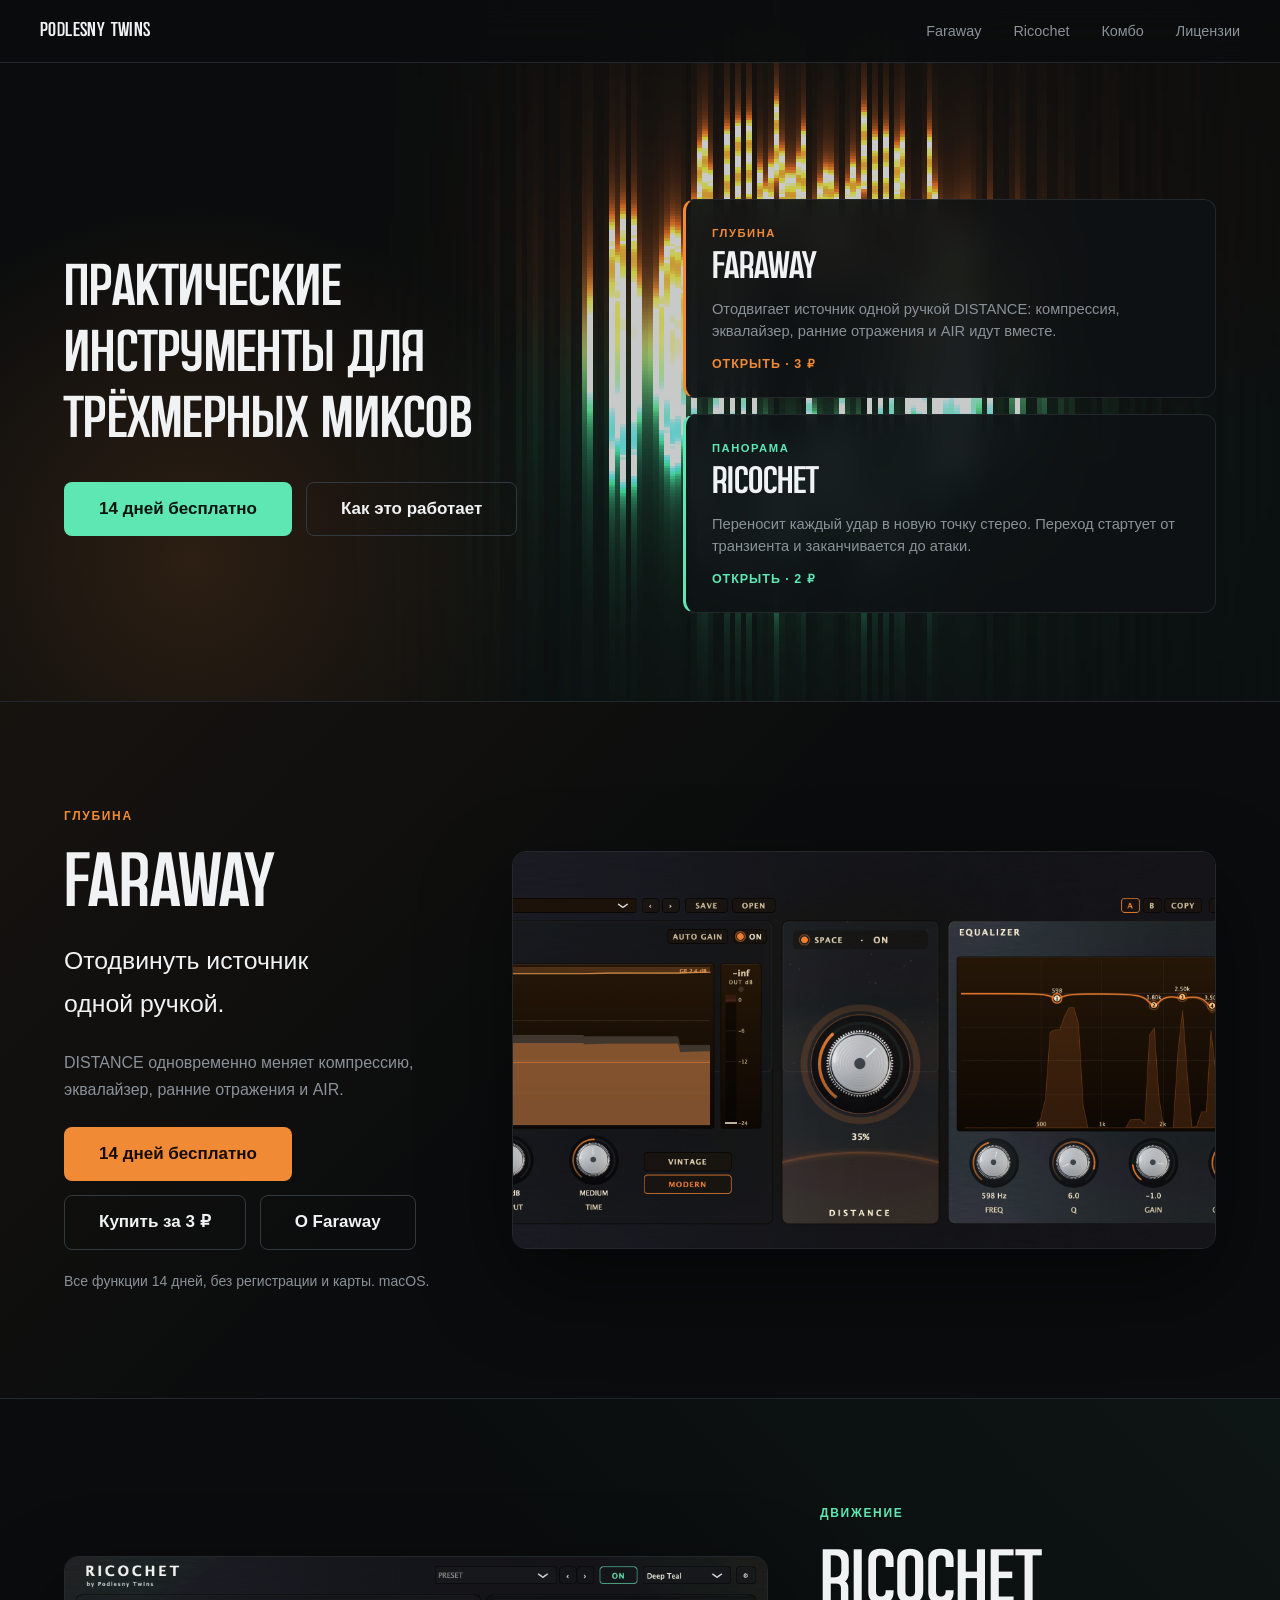
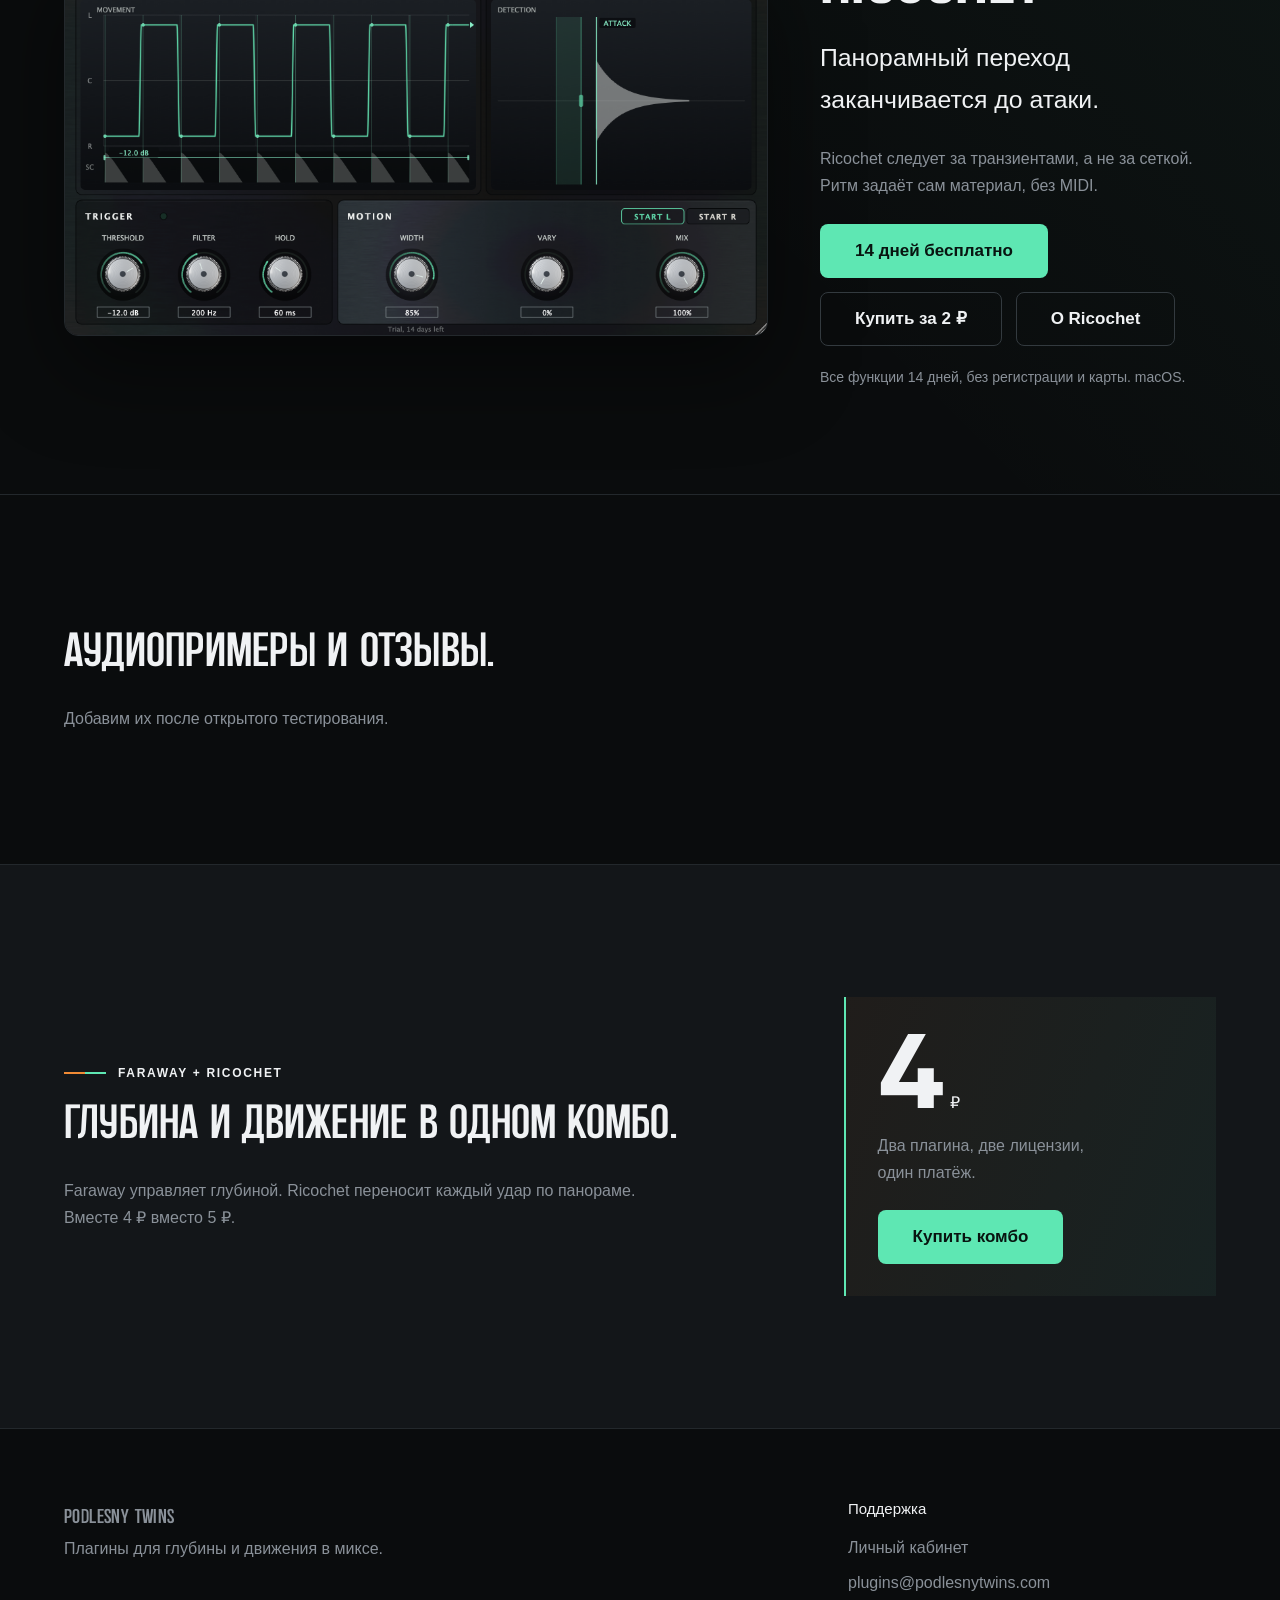
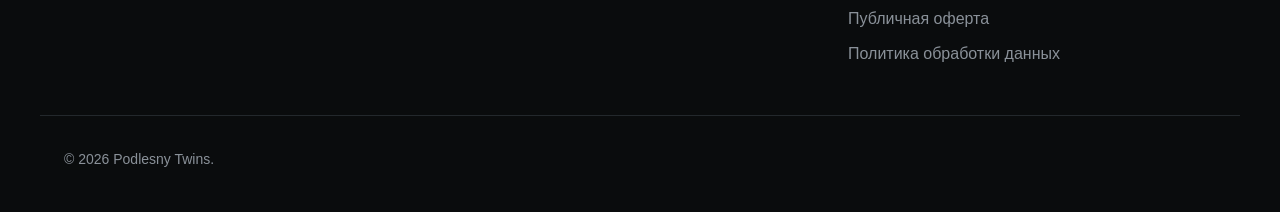
==== index.html @ fbb36ddd "feat(home): the first screen shows the two plugins, not a paragraph The hero now carries a WebGL rin" ====
<!DOCTYPE html>
<html lang="ru">
<head>
  <meta charset="UTF-8">
  <meta name="viewport" content="width=device-width, initial-scale=1.0">
  <title>Faraway и Ricochet — плагины Podlesny Twins</title>
  <meta name="description" content="Faraway строит планы по глубине, Ricochet — движение перкуссии в стерео. Два авторских аудиоплагина Podlesny Twins.">
  <link rel="canonical" href="https://plugins.podlesnytwins.com/">
  <link rel="icon" href="/ricochet/assets/favicon.svg" type="image/svg+xml">
  <link rel="stylesheet" href="/ricochet/styles.css">
  <link rel="stylesheet" href="/styles.css">
</head>
<body>
  <!--
    THESIS: Два разных пространственных решения, собранные как одна продуктовая линейка.
    OWN-WORLD: Тёмная аппаратная стойка; зелёный Ricochet и янтарный Faraway — функциональные сигналы, не декор.
    STORY: Обещание → выбор инструмента → совместная работа → выгода комбо → покупка.
    FIRST VIEWPORT: Название линейки, два результата и сразу два реальных интерфейса.
    FORM: Полноэкранная студийная витрина с крупными изображениями плагинов и спокойной типографикой.
    FINISH: unreviewed and undocumented is unfinished; this build ends with the finish review, the verdict, and DESIGN.md
  -->
  <header class="site-header"><div class="container header-inner">
    <a href="/" class="logo">Podlesny&nbsp;Twins</a>
    <nav class="nav" aria-label="Основная навигация"><a href="/faraway/">Faraway</a><a href="/ricochet/">Ricochet</a><a href="#combo">Комбо</a><a href="/account/">Лицензии</a></nav>
  </div></header>

  <main>
    <section class="home-hero">
      <canvas class="hero-shader" data-hero-shader aria-hidden="true"></canvas>
      <div class="container hero-grid">
      <div class="hero-copy">
        <h1>Практические инструменты для трёхмерных миксов</h1>
        <div class="hero-actions"><a class="btn btn-primary btn-large" href="#plugins">14 дней бесплатно</a><a class="btn btn-secondary btn-large" href="#plugins">Как это работает</a></div>
      </div>
      <div class="hero-cards">
        <a class="hero-card hero-card--faraway" href="/faraway/">
          <span class="hero-card-role">Глубина</span>
          <span class="hero-card-name">Faraway</span>
          <p class="hero-card-promise">Отодвигает источник одной ручкой DISTANCE: компрессия, эквалайзер, ранние отражения и AIR идут вместе.</p>
          <span class="hero-card-more">Открыть · 3 ₽</span>
        </a>
        <a class="hero-card hero-card--ricochet" href="/ricochet/">
          <span class="hero-card-role">Панорама</span>
          <span class="hero-card-name">Ricochet</span>
          <p class="hero-card-promise">Переносит каждый удар в новую точку стерео. Переход стартует от транзиента и заканчивается до атаки.</p>
          <span class="hero-card-more">Открыть · 2 ₽</span>
        </a>
      </div>
    </div></section>

    <section class="product-showcase" id="plugins">
      <article class="product-panel product-panel--faraway"><div class="container product-panel-grid">
        <div class="product-panel-copy"><p class="eyebrow eyebrow--amber">Глубина</p><h2>Faraway</h2><p class="product-promise">Отодвинуть источник одной ручкой.</p><p>DISTANCE одновременно меняет компрессию, эквалайзер, ранние отражения и AIR.</p><div class="hero-actions"><a class="btn btn-amber btn-large" href="https://api.podlesnytwins.com/files/Faraway-Installer-v1.0.86.pkg">14 дней бесплатно</a><button class="btn btn-secondary btn-large" data-checkout="faraway">Купить за 3 ₽</button><a class="btn btn-secondary btn-large" href="/faraway/">О Faraway</a></div><p class="hero-fine">Все функции 14 дней, без регистрации и карты. macOS.</p></div>
        <figure class="showcase-shot showcase-shot--wide"><img src="/faraway/assets/faraway-ui.png" alt="Интерфейс Faraway с секциями Compressor, Distance и Equalizer" width="3120" height="1172"></figure>
      </div></article>
      <article class="product-panel product-panel--ricochet"><div class="container product-panel-grid product-panel-grid--reverse">
        <figure class="showcase-shot"><img src="/ricochet/assets/ricochet-ui.png?v=169" alt="Интерфейс Ricochet с дисплеями Movement и Detection" width="1040" height="560"></figure>
        <div class="product-panel-copy"><p class="eyebrow">Движение</p><h2>Ricochet</h2><p class="product-promise">Панорамный переход заканчивается до атаки.</p><p>Ricochet следует за транзиентами, а не за сеткой. Ритм задаёт сам материал, без MIDI.</p><div class="hero-actions"><a class="btn btn-primary btn-large" href="https://api.podlesnytwins.com/files/Ricochet-Installer-v1.6.10.pkg">14 дней бесплатно</a><button class="btn btn-secondary btn-large" data-checkout="ricochet">Купить за 2 ₽</button><a class="btn btn-secondary btn-large" href="/ricochet/">О Ricochet</a></div><p class="hero-fine">Все функции 14 дней, без регистрации и карты. macOS.</p></div>
      </div></article>
    </section>

    <section class="section proof-placeholder" aria-labelledby="proof-title">
      <div class="container">
        <h2 id="proof-title">Аудиопримеры и отзывы.</h2>
        <p>Добавим их после открытого тестирования.</p>
      </div>
    </section>

    <section class="section combo" id="combo"><div class="container combo-grid">
      <div><p class="eyebrow eyebrow--split">Faraway + Ricochet</p><h2>Глубина и движение в одном комбо.</h2><p>Faraway управляет глубиной. Ricochet переносит каждый удар по панораме. Вместе 4 ₽ вместо 5 ₽.</p></div>
      <div class="combo-buy"><p class="combo-price"><span>4</span> ₽</p><p>Два плагина, две лицензии, один платёж.</p><button class="btn btn-primary btn-large" data-checkout="combo">Купить комбо</button></div>
    </div></section>
  </main>

  <footer class="site-footer"><div class="container footer-inner"><div class="footer-col"><a href="/" class="logo">Podlesny&nbsp;Twins</a><p>Плагины для глубины и движения в миксе.</p></div><div class="footer-col"><h4>Поддержка</h4><ul><li><a href="/account/">Личный кабинет</a></li><li><a href="mailto:plugins@podlesnytwins.com">plugins@podlesnytwins.com</a></li><li><a href="/legal/offer/">Публичная оферта</a></li><li><a href="/legal/privacy/">Политика обработки данных</a></li></ul></div></div><div class="container copyright"><p>&copy; 2026 Podlesny Twins.</p></div></footer>

  <dialog id="checkout" class="checkout" aria-labelledby="checkout-title"><button class="checkout-close" type="button" data-checkout-close aria-label="Закрыть">&times;</button><h2 id="checkout-title">Faraway + Ricochet — 4 ₽</h2><p class="checkout-lead">Лицензии и ссылки на установщики придут после оплаты.</p><form id="checkout-form" novalidate><input type="hidden" name="product" value="combo"><label class="field"><span class="field-label">Имя и фамилия</span><input type="text" name="name" autocomplete="name" required maxlength="100" placeholder="Иван Петров"><span class="field-hint">Имя будет указано в лицензии.</span></label><label class="field"><span class="field-label">E-mail</span><input type="email" name="email" autocomplete="email" required inputmode="email" placeholder="you@studio.com"></label><label class="check"><input type="checkbox" name="consent" required><span>Принимаю <a href="/legal/offer/" target="_blank" rel="noopener">публичную оферту</a>.</span></label><p class="checkout-fine">Имя и e-mail нужны для оформления заказа и выдачи лицензии. Подробнее — в <a href="/legal/privacy/" target="_blank" rel="noopener">политике обработки данных</a>.</p><p class="checkout-error" role="alert" hidden></p><button class="btn btn-primary btn-large checkout-submit" type="submit">Перейти к оплате</button><p class="checkout-fine">Оплата картой или через СБП на стороне Точка Банка.</p></form></dialog>
  <script src="/script.js"></script>
  <script src="/hero-shader.js" defer></script>
</body>
</html>
---- ricochet/styles.css ----
@font-face {
  font-family: 'SaarSP';
  src: url('assets/fonts/SaarSP.woff') format('woff');
  font-weight: 400;
  font-style: normal;
  font-display: swap;
}

@font-face {
  font-family: 'LiteralBold';
  src: url('assets/fonts/LiteralBold.woff') format('woff');
  font-weight: 700;
  font-style: normal;
  font-display: swap;
}

/* Reset & base */
*, *::before, *::after {
  box-sizing: border-box;
}

:root {
  --bg: #0a0c0d;
  --surface: #131619;
  --surface-2: #1a1f22;
  --border: #23282c;
  --border-strong: #333a3f;
  --text: #f0f2f4;
  --muted: #8a9199;
  --accent: #5ee7b3;
  --accent-dim: #3d9e7a;
  --accent-glow: rgba(94, 231, 179, 0.15);
  --danger: #ff8080;
  --max-width: 1200px;
  --font-display: 'SaarSP', 'LiteralBold', Arial, sans-serif;
  --font-body: 'Work Sans', -apple-system, BlinkMacSystemFont, 'Segoe UI', 'Helvetica Neue', Arial, sans-serif;
  --ease-out: cubic-bezier(0.16, 1, 0.3, 1);

  --z-sticky: 100;
  --z-buybar: 200;
}

html {
  scroll-behavior: smooth;
}

@media (prefers-reduced-motion: reduce) {
  html {
    scroll-behavior: auto;
  }
}

body {
  margin: 0;
  font-family: var(--font-body);
  background: var(--bg);
  color: var(--text);
  line-height: 1.7;
  -webkit-font-smoothing: antialiased;
}

img {
  max-width: 100%;
  height: auto;
  display: block;
}

a {
  color: inherit;
  text-decoration: none;
}

:focus-visible {
  outline: 2px solid var(--accent);
  outline-offset: 3px;
  border-radius: 4px;
}

.container {
  width: 100%;
  max-width: var(--max-width);
  margin: 0 auto;
  padding: 0 24px;
}

/* Header */
.site-header {
  position: fixed;
  top: 0;
  left: 0;
  right: 0;
  z-index: var(--z-sticky);
  background: rgba(10, 12, 13, 0.78);
  backdrop-filter: blur(16px);
  border-bottom: 1px solid var(--border);
}

.header-inner {
  display: flex;
  align-items: center;
  justify-content: space-between;
  gap: 24px;
  padding: 14px 0;
}

.logo {
  font-family: var(--font-display);
  font-size: 1.25rem;
  letter-spacing: 0.02em;
  color: var(--text);
  white-space: nowrap;
}

.nav {
  display: none;
  gap: 32px;
  font-size: 0.9rem;
  margin-left: auto;
}

.nav a {
  color: var(--muted);
  transition: color 0.2s ease;
}

.nav a:hover {
  color: var(--text);
}

/* scoped so the later .btn { display: inline-flex } cannot win on specificity */
.site-header .header-buy {
  display: none;
}

@media (min-width: 860px) {
  .nav {
    display: flex;
  }
  .site-header .header-buy {
    display: inline-flex;
  }
}

/* Typography */
h1, h2, h3, h4 {
  margin: 0 0 24px;
  line-height: 1.12;
  font-weight: 400;
  text-wrap: balance;
}

h1, h2 {
  font-family: var(--font-display);
  letter-spacing: 0.005em;
}

h1 {
  font-size: clamp(2.5rem, 5.6vw, 4.5rem);
  margin-bottom: 28px;
}

h2 {
  font-size: clamp(1.875rem, 4vw, 3rem);
}

h3 {
  font-size: 1.125rem;
  font-family: var(--font-body);
  font-weight: 600;
  letter-spacing: 0.01em;
}

p {
  margin: 0 0 24px;
  color: var(--muted);
  text-wrap: pretty;
  max-width: 68ch;
}

p:last-child {
  margin-bottom: 0;
}

/* Buttons */
.btn {
  display: inline-flex;
  align-items: center;
  justify-content: center;
  padding: 13px 26px;
  border-radius: 8px;
  font-family: var(--font-body);
  font-weight: 600;
  font-size: 0.9375rem;
  line-height: 1.2;
  transition: background 0.25s var(--ease-out), border-color 0.25s var(--ease-out),
              color 0.25s var(--ease-out), box-shadow 0.25s var(--ease-out);
  cursor: pointer;
  border: 1px solid transparent;
  text-align: center;
}

.btn-primary {
  background: var(--accent);
  color: #081410;
}

.btn-primary:hover {
  background: #7af0c4;
  box-shadow: 0 0 36px var(--accent-glow);
}

.btn-primary:disabled {
  background: var(--accent-dim);
  color: rgba(8, 20, 16, 0.65);
  cursor: progress;
  box-shadow: none;
}

.btn-secondary {
  background: transparent;
  color: var(--text);
  border-color: var(--border-strong);
}

.btn-secondary:hover {
  border-color: var(--accent);
  color: var(--accent);
}

.btn-large {
  padding: 16px 34px;
  font-size: 1.0625rem;
}

.btn-small {
  padding: 10px 18px;
  font-size: 0.875rem;
}

/* `display: inline-flex` above beats the UA rule for [hidden], so a hidden
   button would still be drawn. Say it here once, for every button. */
.btn[hidden] {
  display: none;
}

/* Sections */
.section {
  padding: 88px 0;
}

@media (min-width: 1024px) {
  .section {
    padding: 132px 0;
  }
}

.section + .section {
  border-top: 1px solid var(--border);
}

/* Hero */
.hero {
  padding: 120px 0 32px;
  overflow: hidden;
}

.hero-grid {
  display: grid;
  gap: 56px;
  align-items: center;
}

@media (min-width: 1000px) {
  .hero {
    padding: 168px 0 120px;
  }
  .hero-grid {
    grid-template-columns: minmax(0, 1fr) minmax(0, 1.05fr);
    gap: 64px;
  }
  /* the plugin is the hero: let the shot run past the container edge */
  .hero-shot {
    margin-right: calc((100vw - var(--max-width)) / -2 - 24px);
  }
}

.hero-copy h1 {
  max-width: 15ch;
}

.hero-meta {
  font-size: 0.875rem;
  font-weight: 500;
  color: var(--muted);
  margin-bottom: 20px;
}

.hero-sub {
  max-width: 52ch;
  margin-bottom: 36px;
  font-size: clamp(1.0625rem, 1.4vw, 1.1875rem);
}

.hero-actions {
  display: flex;
  gap: 14px;
  flex-wrap: wrap;
  margin-bottom: 20px;
}

.hero-fine {
  font-size: 0.875rem;
  margin-bottom: 0;
}

.hero-shot {
  margin: 0;
  border-radius: 14px;
  overflow: hidden;
  border: 1px solid var(--border);
  background: var(--surface);
  box-shadow: 0 48px 120px rgba(0, 0, 0, 0.6), 0 0 90px -40px var(--accent-glow);
}

/* Split layout */
.split {
  display: grid;
  gap: 48px;
  align-items: center;
}

@media (min-width: 900px) {
  .split {
    grid-template-columns: 1fr 1fr;
    gap: 80px;
  }
}

.split .text p {
  max-width: 55ch;
}

/* Diagram */
.diagram {
  background: var(--surface);
  border: 1px solid var(--border);
  border-radius: 12px;
  padding: 24px;
}

.diagram canvas {
  width: 100%;
  height: auto;
  display: block;
}

.diagram--canvas {
  padding: 0;
  overflow: hidden;
}

.diagram--canvas canvas {
  border-radius: 12px;
}

/* Steps — a real sequence, so the numerals stay; the badges do not */
.steps {
  display: grid;
  gap: 8px;
  margin: 0 0 40px;
  padding: 0;
  list-style: none;
  counter-reset: step;
}

@media (min-width: 820px) {
  .steps {
    grid-template-columns: repeat(3, 1fr);
    gap: 40px;
  }
}

.step {
  padding: 28px 0 4px;
  border-top: 1px solid var(--border);
}

.step-num {
  display: block;
  font-family: var(--font-display);
  font-size: 2.5rem;
  line-height: 1;
  color: var(--accent);
  margin-bottom: 18px;
}

.step h3 {
  margin-bottom: 10px;
}

.step p {
  margin-bottom: 0;
  font-size: 0.9375rem;
}

.section-note {
  margin: 0;
  padding-top: 28px;
  border-top: 1px solid var(--border);
  color: var(--muted);
  font-size: 0.9375rem;
  max-width: none;
}

/* Use cases — rows, not a card grid */
.cases {
  margin: 0;
}

.case {
  display: grid;
  gap: 8px;
  padding: 26px 0;
  border-bottom: 1px solid var(--border);
}

@media (min-width: 820px) {
  .case {
    grid-template-columns: minmax(220px, 0.8fr) 2fr;
    gap: 48px;
    align-items: baseline;
    padding: 30px 0;
  }
}

.case:last-child {
  border-bottom: none;
}

.case dt {
  font-family: var(--font-body);
  font-weight: 600;
  font-size: 1.0625rem;
  color: var(--text);
}

.case dd {
  margin: 0;
  color: var(--muted);
  max-width: 62ch;
}

/* Controls */
.control-grid {
  display: grid;
  gap: 48px;
}

@media (min-width: 900px) {
  .control-grid {
    grid-template-columns: 1.15fr 1fr;
    align-items: start;
    gap: 64px;
  }
}

.control-shot {
  margin: 0;
  border-radius: 12px;
  overflow: hidden;
  border: 1px solid var(--border);
  background: var(--surface);
}

/* the close-up is a real crop of the same render, not the same picture again:
   the lower band of the plate, where TRIGGER and MOTION actually live */
.control-shot {
  aspect-ratio: 1040 / 330;
}

.control-shot img {
  width: 100%;
  height: 100%;
  object-fit: cover;
  object-position: center bottom;
}

.control-list {
  display: flex;
  flex-direction: column;
  gap: 40px;
}

.control-group h3 {
  color: var(--accent);
  margin-bottom: 16px;
  font-size: 0.9375rem;
  letter-spacing: 0.08em;
  text-transform: uppercase;
}

.control-group dl {
  margin: 0;
}

.control-group dl > div {
  margin-bottom: 16px;
  padding-bottom: 16px;
  border-bottom: 1px solid var(--border);
}

.control-group dl > div:last-child {
  margin-bottom: 0;
  padding-bottom: 0;
  border-bottom: none;
}

.control-group dt {
  color: var(--text);
  font-weight: 600;
  margin-bottom: 4px;
}

.control-group dd {
  margin: 0;
  color: var(--muted);
  font-size: 0.9375rem;
}

/* Themes */
.themes-head {
  max-width: 60ch;
  margin-bottom: 44px;
}

.swatches {
  display: grid;
  grid-template-columns: repeat(2, 1fr);
  gap: 12px;
  list-style: none;
  padding: 0;
  margin: 0 0 48px;
}

@media (min-width: 640px) {
  .swatches {
    grid-template-columns: repeat(4, 1fr);
  }
}

.swatch {
  display: flex;
  align-items: center;
  gap: 12px;
  padding: 14px 16px;
  border: 1px solid var(--border);
  border-radius: 10px;
  background: var(--sw-bg);
  color: var(--text);
  font-size: 0.875rem;
  font-weight: 600;
}

/* half plate, half accent: the two colours a theme actually changes */
.swatch-chip {
  width: 26px;
  height: 26px;
  flex: none;
  border-radius: 7px;
  background: linear-gradient(90deg, var(--sw-panel) 0 50%, var(--sw-accent) 50% 100%);
  box-shadow: inset 0 0 0 1px rgba(255, 255, 255, 0.08);
}

.theme-shot {
  margin: 0;
  border-radius: 12px;
  overflow: hidden;
  border: 1px solid var(--border);
  background: var(--surface);
}

.theme-shot figcaption {
  padding: 14px 20px;
  color: var(--muted);
  font-size: 0.875rem;
  border-top: 1px solid var(--border);
}

/* Pricing */
.pricing-inner {
  display: grid;
  gap: 48px;
  align-items: center;
}

@media (min-width: 900px) {
  .pricing-inner {
    grid-template-columns: 1fr 1fr;
    gap: 80px;
  }
}

.price-head p {
  max-width: 42ch;
}

.price-card {
  padding: 40px 32px;
  border: 1px solid var(--border);
  border-radius: 16px;
  background: var(--surface);
}

.price {
  display: flex;
  align-items: baseline;
  gap: 10px;
  margin-bottom: 12px;
  max-width: none;
}

.price-current {
  font-family: var(--font-display);
  font-size: clamp(3rem, 7vw, 4.5rem);
  line-height: 1;
  color: var(--text);
  letter-spacing: -0.02em;
}

.price-cur {
  font-size: 1.75rem;
  color: var(--muted);
}

.price-note {
  margin-bottom: 28px;
  font-size: 0.9375rem;
}

.formats {
  display: flex;
  flex-wrap: wrap;
  gap: 8px;
  list-style: none;
  padding: 0;
  margin: 0 0 32px;
}

.formats li {
  padding: 6px 14px;
  border-radius: 999px;
  background: var(--surface-2);
  color: var(--text);
  font-size: 0.8125rem;
  font-weight: 600;
}

.price-card .btn {
  width: 100%;
  margin-bottom: 16px;
}

.price-guarantee {
  font-size: 0.875rem;
  margin-bottom: 0;
}

/* FAQ */
.faq-inner {
  max-width: 760px;
}

.faq details {
  border-bottom: 1px solid var(--border);
}

.faq summary {
  color: var(--text);
  font-weight: 600;
  cursor: pointer;
  list-style: none;
  display: flex;
  justify-content: space-between;
  align-items: center;
  gap: 24px;
  padding: 22px 0;
}

.faq summary::-webkit-details-marker {
  display: none;
}

.faq summary::after {
  content: "+";
  color: var(--accent);
  font-size: 1.5rem;
  font-weight: 400;
  line-height: 1;
  flex: none;
}

.faq details[open] summary::after {
  content: "−";
}

.faq details p {
  padding-bottom: 22px;
  margin-bottom: 0;
  font-size: 0.9375rem;
}

/* Footer */
.site-footer {
  padding: 72px 0 40px;
  border-top: 1px solid var(--border);
}

.footer-inner {
  display: grid;
  gap: 48px;
  margin-bottom: 48px;
}

@media (min-width: 720px) {
  .footer-inner {
    grid-template-columns: 2fr 1fr;
  }
}

.footer-col h4 {
  font-size: 0.9375rem;
  color: var(--text);
  margin-bottom: 16px;
}

.footer-col ul {
  list-style: none;
  padding: 0;
  margin: 0;
  display: flex;
  flex-direction: column;
  gap: 8px;
}

.footer-col a {
  color: var(--muted);
  transition: color 0.2s ease;
}

.footer-col a:hover {
  color: var(--text);
}

.copyright {
  padding-top: 32px;
  border-top: 1px solid var(--border);
}

.copyright p {
  margin-bottom: 0;
  font-size: 0.875rem;
}

/* Sticky buy bar — mobile only, where the header CTA is not shown */
.buybar {
  position: fixed;
  left: 0;
  right: 0;
  bottom: 0;
  z-index: var(--z-buybar);
  display: flex;
  align-items: center;
  justify-content: space-between;
  gap: 16px;
  padding: 12px 20px calc(12px + env(safe-area-inset-bottom));
  background: rgba(10, 12, 13, 0.92);
  backdrop-filter: blur(16px);
  border-top: 1px solid var(--border);
  transform: translateY(100%);
  transition: transform 0.4s var(--ease-out);
}

.buybar[hidden] {
  display: none;
}

.buybar.is-shown {
  transform: translateY(0);
}

.buybar-price {
  font-size: 0.9375rem;
  font-weight: 600;
}

@media (min-width: 860px) {
  .buybar {
    display: none;
  }
}

/* Checkout dialog */
.checkout {
  width: min(440px, calc(100vw - 32px));
  padding: 32px;
  border: 1px solid var(--border-strong);
  border-radius: 16px;
  background: var(--surface);
  color: var(--text);
  overflow: visible;
}

.checkout::backdrop {
  background: rgba(4, 6, 7, 0.72);
  backdrop-filter: blur(4px);
}

.checkout h2 {
  font-size: 1.5rem;
  margin-bottom: 8px;
}

.checkout-lead {
  font-size: 0.9375rem;
  margin-bottom: 28px;
}

.checkout-close {
  position: absolute;
  top: 12px;
  right: 12px;
  width: 36px;
  height: 36px;
  display: grid;
  place-items: center;
  border: none;
  border-radius: 8px;
  background: transparent;
  color: var(--muted);
  font-size: 1.5rem;
  line-height: 1;
  cursor: pointer;
  transition: color 0.2s ease, background 0.2s ease;
}

.checkout-close:hover {
  color: var(--text);
  background: var(--surface-2);
}

.field {
  display: block;
  margin-bottom: 20px;
}

.field-label {
  display: block;
  font-size: 0.875rem;
  font-weight: 600;
  margin-bottom: 8px;
}

.field input {
  width: 100%;
  padding: 13px 14px;
  border: 1px solid var(--border-strong);
  border-radius: 8px;
  background: var(--bg);
  color: var(--text);
  font: inherit;
  font-size: 0.9375rem;
  transition: border-color 0.2s ease;
}

.field input::placeholder {
  color: var(--muted);
}

.field input:focus {
  border-color: var(--accent);
  outline: none;
}

.field input[aria-invalid="true"] {
  border-color: var(--danger);
}

.field-hint {
  display: block;
  margin-top: 8px;
  font-size: 0.8125rem;
  color: var(--muted);
  line-height: 1.5;
}

.check {
  display: flex;
  gap: 12px;
  align-items: flex-start;
  margin-bottom: 24px;
  font-size: 0.8125rem;
  color: var(--muted);
  line-height: 1.55;
  cursor: pointer;
}

.check input {
  flex: none;
  width: 18px;
  height: 18px;
  margin: 2px 0 0;
  accent-color: var(--accent);
  cursor: pointer;
}

.check a {
  color: var(--text);
  text-decoration: underline;
  text-underline-offset: 2px;
}

.checkout-error {
  margin: 0 0 16px;
  padding: 12px 14px;
  border: 1px solid rgba(255, 128, 128, 0.35);
  border-radius: 8px;
  background: rgba(255, 128, 128, 0.08);
  color: var(--danger);
  font-size: 0.875rem;
  max-width: none;
}

.checkout-submit {
  width: 100%;
}

.checkout-fine {
  margin: 16px 0 0;
  font-size: 0.8125rem;
  text-align: center;
}

/* Status pages */
.status {
  min-height: 100svh;
  display: grid;
  place-items: center;
  padding: 96px 0;
  text-align: left;
}

.status-card {
  max-width: 620px;
}

.status-card h1 {
  font-size: clamp(2rem, 5vw, 3.25rem);
  max-width: 18ch;
}

.status-steps {
  margin: 0 0 32px;
  padding: 0;
  list-style: none;
}

.status-steps li {
  padding: 16px 0;
  border-bottom: 1px solid var(--border);
  color: var(--muted);
}

.status-steps li:first-child {
  border-top: 1px solid var(--border);
}

.status-steps b {
  color: var(--text);
  font-weight: 600;
}

.status-actions {
  display: flex;
  gap: 14px;
  flex-wrap: wrap;
}

/* Account */
.account {
  padding: 140px 0 96px;
}

.account-pane[hidden] {
  display: none;
}

.account h1 {
  font-size: clamp(2rem, 5vw, 3rem);
  max-width: 16ch;
}

.account-pane > p {
  max-width: 56ch;
}

.account #login-form {
  max-width: 380px;
  margin-top: 32px;
}

.account-email {
  margin-bottom: 40px;
  font-size: 0.9375rem;
}

.muted-note {
  font-size: 0.875rem;
  color: var(--muted);
}

.purchase {
  padding: 28px 0;
  border-top: 1px solid var(--border);
}

.purchase-head {
  display: flex;
  align-items: baseline;
  gap: 16px;
  flex-wrap: wrap;
  margin-bottom: 20px;
}

.purchase-head h2 {
  margin: 0;
  font-size: 1.75rem;
}

.purchase-order {
  font-size: 0.8125rem;
  color: var(--muted);
}

.devices-head {
  margin: 28px 0 12px;
  font-size: 0.875rem;
  font-weight: 600;
  color: var(--text);
}

.device {
  display: flex;
  align-items: center;
  justify-content: space-between;
  gap: 16px;
  padding: 14px 16px;
  border: 1px solid var(--border);
  border-radius: 10px;
  background: var(--surface);
  margin-bottom: 8px;
}

.device div {
  display: flex;
  flex-direction: column;
  min-width: 0;
}

.device b {
  font-size: 0.9375rem;
  font-weight: 600;
}

.device span {
  font-size: 0.8125rem;
  color: var(--muted);
}

.account-alt {
  margin: 20px 0 0;
  font-size: 0.875rem;
}

.linklike {
  padding: 0;
  border: none;
  background: none;
  font: inherit;
  color: var(--accent);
  text-decoration: underline;
  text-underline-offset: 2px;
  cursor: pointer;
}

.linklike:hover {
  color: #7af0c4;
}

.account-password {
  margin-top: 64px;
  padding-top: 40px;
  border-top: 1px solid var(--border);
}

.account-password h2 {
  font-size: 1.5rem;
}

.account-password form {
  max-width: 380px;
  margin-top: 24px;
}

.account-ok {
  margin: 0 0 16px;
  padding: 12px 14px;
  border: 1px solid rgba(94, 231, 179, 0.35);
  border-radius: 8px;
  background: var(--accent-glow);
  color: var(--accent);
  font-size: 0.875rem;
  max-width: none;
}

.account-data {
  margin-top: 64px;
  padding-top: 40px;
  border-top: 1px solid var(--border);
}

.account-data h2 {
  font-size: 1.5rem;
}

.btn-danger:hover {
  border-color: var(--danger);
  color: var(--danger);
}

.account-erase-note {
  margin-top: 20px;
  font-size: 0.875rem;
  color: var(--accent);
}

/* Legal pages */
.legal {
  padding: 140px 0 96px;
}

.legal-inner {
  max-width: 760px;
}

.legal h1 {
  font-size: clamp(1.875rem, 4.5vw, 2.75rem);
  max-width: none;
}

.legal h2 {
  font-family: var(--font-body);
  font-size: 1.0625rem;
  font-weight: 600;
  letter-spacing: 0.01em;
  margin: 48px 0 16px;
}

.legal p,
.legal li {
  font-size: 0.9375rem;
  max-width: none;
}

.legal ul {
  margin: 0 0 24px;
  padding-left: 20px;
  color: var(--muted);
}

.legal li {
  margin-bottom: 8px;
}

.legal b {
  color: var(--text);
  font-weight: 600;
}

.legal a {
  color: var(--accent);
  text-decoration: underline;
  text-underline-offset: 2px;
}

.legal-meta {
  font-size: 0.875rem;
  margin-bottom: 8px;
}

.legal-draft {
  padding: 16px 18px;
  border: 1px solid rgba(255, 128, 128, 0.35);
  border-radius: 10px;
  background: rgba(255, 128, 128, 0.08);
  color: var(--danger);
  margin-bottom: 40px;
}

.legal-draft b {
  color: var(--danger);
}

.legal-table {
  width: 100%;
  border-collapse: collapse;
  margin-bottom: 24px;
  font-size: 0.875rem;
  display: block;
  overflow-x: auto;
}

.legal-table th,
.legal-table td {
  text-align: left;
  vertical-align: top;
  padding: 12px 16px 12px 0;
  border-bottom: 1px solid var(--border);
  color: var(--muted);
  min-width: 140px;
}

.legal-table th {
  color: var(--text);
  font-weight: 600;
  white-space: nowrap;
}

.legal-back {
  margin-top: 56px;
  padding-top: 24px;
  border-top: 1px solid var(--border);
}

/* Motion — content is visible by default; reveals only where they mean something */
.reveal {
  opacity: 1;
  transform: none;
}

.js .reveal:not(.visible) {
  opacity: 0.001;
  transform: translateY(20px);
}

.js .reveal {
  transition: opacity 0.6s var(--ease-out), transform 0.6s var(--ease-out);
}

@media (prefers-reduced-motion: reduce) {
  .js .reveal,
  .js .reveal:not(.visible) {
    opacity: 1;
    transform: none;
    transition: none;
  }
  .btn,
  .buybar {
    transition: none;
  }
}
---- styles.css ----
:root {
  --amber: #f08a35;
  --amber-bright: #ff9b49;
  --amber-dim: #9d5725;
  --amber-glow: rgba(240, 138, 53, 0.15);
}

.btn-amber {
  background: var(--amber);
  color: #160c05;
}
.btn-amber:hover { background: var(--amber-bright); box-shadow: 0 0 36px var(--amber-glow); }
.btn-amber:disabled { background: var(--amber-dim); cursor: progress; }

.eyebrow {
  margin: 0 0 16px;
  color: var(--accent);
  font-size: .75rem;
  font-weight: 700;
  letter-spacing: .14em;
  text-transform: uppercase;
}
.eyebrow--amber { color: var(--amber); }
.eyebrow--split { color: var(--text); }
.eyebrow--split::before {
  content: "";
  display: inline-block;
  width: 42px;
  height: 2px;
  margin: 0 12px 3px 0;
  background: linear-gradient(90deg, var(--amber) 0 50%, var(--accent) 50%);
}

.home-hero {
  min-height: 78svh;
  display: grid;
  align-items: end;
  padding: 160px 0 88px;
  border-bottom: 1px solid var(--border);
  /* зелёное свечение справа убрано: там теперь шейдер, градиент только мутил кольца */
  background: radial-gradient(circle at 15% 80%, var(--amber-glow), transparent 30%);
}
/* max-width в em, а не ch: у SaarSP нет цифр, поэтому ch берётся из фолбэка и переносы плывут */
.home-hero h1 { max-width: 10em; font-size: clamp(3rem, 7.6vw, 6.7rem); }
.home-lead { max-width: 58ch; font-size: clamp(1.1rem, 1.8vw, 1.4rem); }

.home-hero { position: relative; overflow: hidden; }
.hero-grid { position: relative; z-index: 1; display: grid; gap: 48px; align-items: center; }

.hero-cards { display: grid; gap: 16px; }
.hero-card {
  display: grid;
  gap: 6px;
  padding: 24px 26px 22px;
  border: 1px solid var(--border);
  border-left-width: 3px;
  border-radius: 12px;
  /* карточки лежат поверх шейдера, поэтому фон почти непрозрачный: иначе кольца съедают текст */
  background: rgba(15, 18, 20, .92);
  backdrop-filter: blur(14px);
  -webkit-backdrop-filter: blur(14px);
  color: var(--muted);
  text-decoration: none;
  transition: border-color .2s var(--ease-out), background .2s var(--ease-out), transform .2s var(--ease-out);
}
.hero-card:hover { transform: translateY(-2px); background: rgba(20, 24, 27, .96); }
.hero-card-role { font-size: .7rem; font-weight: 700; letter-spacing: .14em; text-transform: uppercase; }
.hero-card-name { font-family: var(--font-display); font-size: clamp(1.9rem, 3vw, 2.5rem); line-height: 1; color: var(--text); }
.hero-card-promise { margin: 4px 0 0; font-size: .92rem; line-height: 1.5; }
.hero-card-more { margin-top: 6px; font-size: .78rem; font-weight: 700; letter-spacing: .08em; text-transform: uppercase; color: var(--text); }
.hero-card--faraway { border-left-color: var(--amber); }
.hero-card--faraway .hero-card-role, .hero-card--faraway .hero-card-more { color: var(--amber); }
.hero-card--faraway:hover { border-color: var(--amber-dim); border-left-color: var(--amber); }
.hero-card--ricochet { border-left-color: var(--accent); }
.hero-card--ricochet .hero-card-role, .hero-card--ricochet .hero-card-more { color: var(--accent); }
.hero-card--ricochet:hover { border-color: var(--accent-dim); border-left-color: var(--accent); }

/* Шейдер живёт слоем самой секции, а не карточкой: маска растворяет его в фоне. */
.hero-shader {
  position: absolute;
  inset: 0 0 0 auto;
  width: 74%;
  height: 100%;
  opacity: .78;
  mix-blend-mode: screen;
  pointer-events: none;
  /* маска не нужна: при screen чёрный фон шейдера не даёт ничего, рамки нет.
     Гасим только левый край, чтобы кольца не наезжали на текст. */
  -webkit-mask-image: linear-gradient(90deg, transparent 0%, #000 26%);
  mask-image: linear-gradient(90deg, transparent 0%, #000 26%);
}
@media (min-width: 980px) {
  .hero-grid { grid-template-columns: minmax(0, 1.02fr) minmax(0, .98fr); gap: 64px; }
  .home-hero h1 { max-width: 8.6em; font-size: clamp(2.9rem, 4.6vw, 4.6rem); }
  .home-lead { max-width: 34ch; }
}
@media (max-width: 979px) {
  /* на узких экранах текст ложится поверх шейдера — уводим его вниз и гасим */
  /* в одну колонку текст ложится прямо на кольца, поэтому уводим их под CTA и гасим */
  .hero-shader {
    width: 100%;
    opacity: .32;
    -webkit-mask-image: linear-gradient(180deg, transparent 58%, #000 88%);
    mask-image: linear-gradient(180deg, transparent 58%, #000 88%);
  }
}

.product-panel { padding: 104px 0; border-bottom: 1px solid var(--border); overflow: hidden; }
.product-panel--faraway { background: linear-gradient(135deg, rgba(240,138,53,.055), transparent 50%); }
.product-panel--ricochet { background: linear-gradient(225deg, rgba(94,231,179,.045), transparent 50%); }
.product-panel-grid { display: grid; gap: 52px; align-items: center; }
.product-panel-copy h2 { margin-bottom: 12px; font-size: clamp(3rem, 6vw, 5.4rem); }
.product-promise { color: var(--text); font-size: clamp(1.2rem, 2vw, 1.55rem); max-width: 34ch; }
.showcase-shot { margin: 0; border: 1px solid var(--border); border-radius: 14px; overflow: hidden; box-shadow: 0 34px 90px rgba(0,0,0,.48); }
.showcase-shot--wide img { width: 150%; max-width: none; transform: translateX(-17%); }
@media (min-width: 980px) {
  .product-panel-grid { grid-template-columns: minmax(300px,.72fr) minmax(0,1.28fr); }
  .product-panel-grid--reverse { grid-template-columns: minmax(0,1.28fr) minmax(300px,.72fr); }
}

.combo { background: var(--surface); }
.combo-grid { display: grid; gap: 48px; align-items: center; }
.combo-buy { padding: 32px; border-left: 2px solid var(--accent); background: linear-gradient(110deg, rgba(240,138,53,.06), rgba(94,231,179,.06)); }
.combo-price { margin: 0; color: var(--text); line-height: 1; }
.combo-price span { font-family: var(--font-display); font-size: clamp(4rem,8vw,7rem); }
@media (min-width: 860px) { .combo-grid { grid-template-columns: 1.3fr .7fr; gap: 88px; } }

.faraway-page { --accent: var(--amber); --accent-dim: var(--amber-dim); --accent-glow: var(--amber-glow); }
.faraway-hero-grid { grid-template-columns: 1fr; }
.faraway-shot img { width: 148%; max-width: none; transform: translateX(-16%); }
@media (min-width: 1000px) {
  .faraway-hero-grid { grid-template-columns: minmax(320px,.72fr) minmax(0,1.28fr); }
  .faraway-shot { margin-right: calc((100vw - var(--max-width)) / -2 - 24px); }
}

.depth-map { display: grid; grid-template-columns: repeat(2, 1fr); gap: 8px; }
.depth-map span { min-height: 96px; display: grid; place-items: center; border: 1px solid var(--border); color: var(--muted); font-size: .78rem; font-weight: 700; letter-spacing: .08em; }
.depth-map .depth-core { grid-column: 1 / -1; min-height: 124px; color: var(--text); border-color: var(--amber-dim); background: radial-gradient(circle, var(--amber-glow), transparent 70%); font-family: var(--font-display); font-size: 1.4rem; }
.faraway-control-shot { aspect-ratio: 1.34 / 1; }
.faraway-control-shot img { width: 242%; height: 100%; max-width: none; object-fit: cover; object-position: 47% center; }
.combo-band { background: linear-gradient(110deg, rgba(240,138,53,.055), rgba(94,231,179,.045)); }

@media (max-width: 680px) {
  .home-hero { min-height: auto; padding-top: 124px; }
  .product-panel { padding: 76px 0; }
  .showcase-shot--wide img, .faraway-shot img { width: 175%; transform: translateX(-22%); }
}
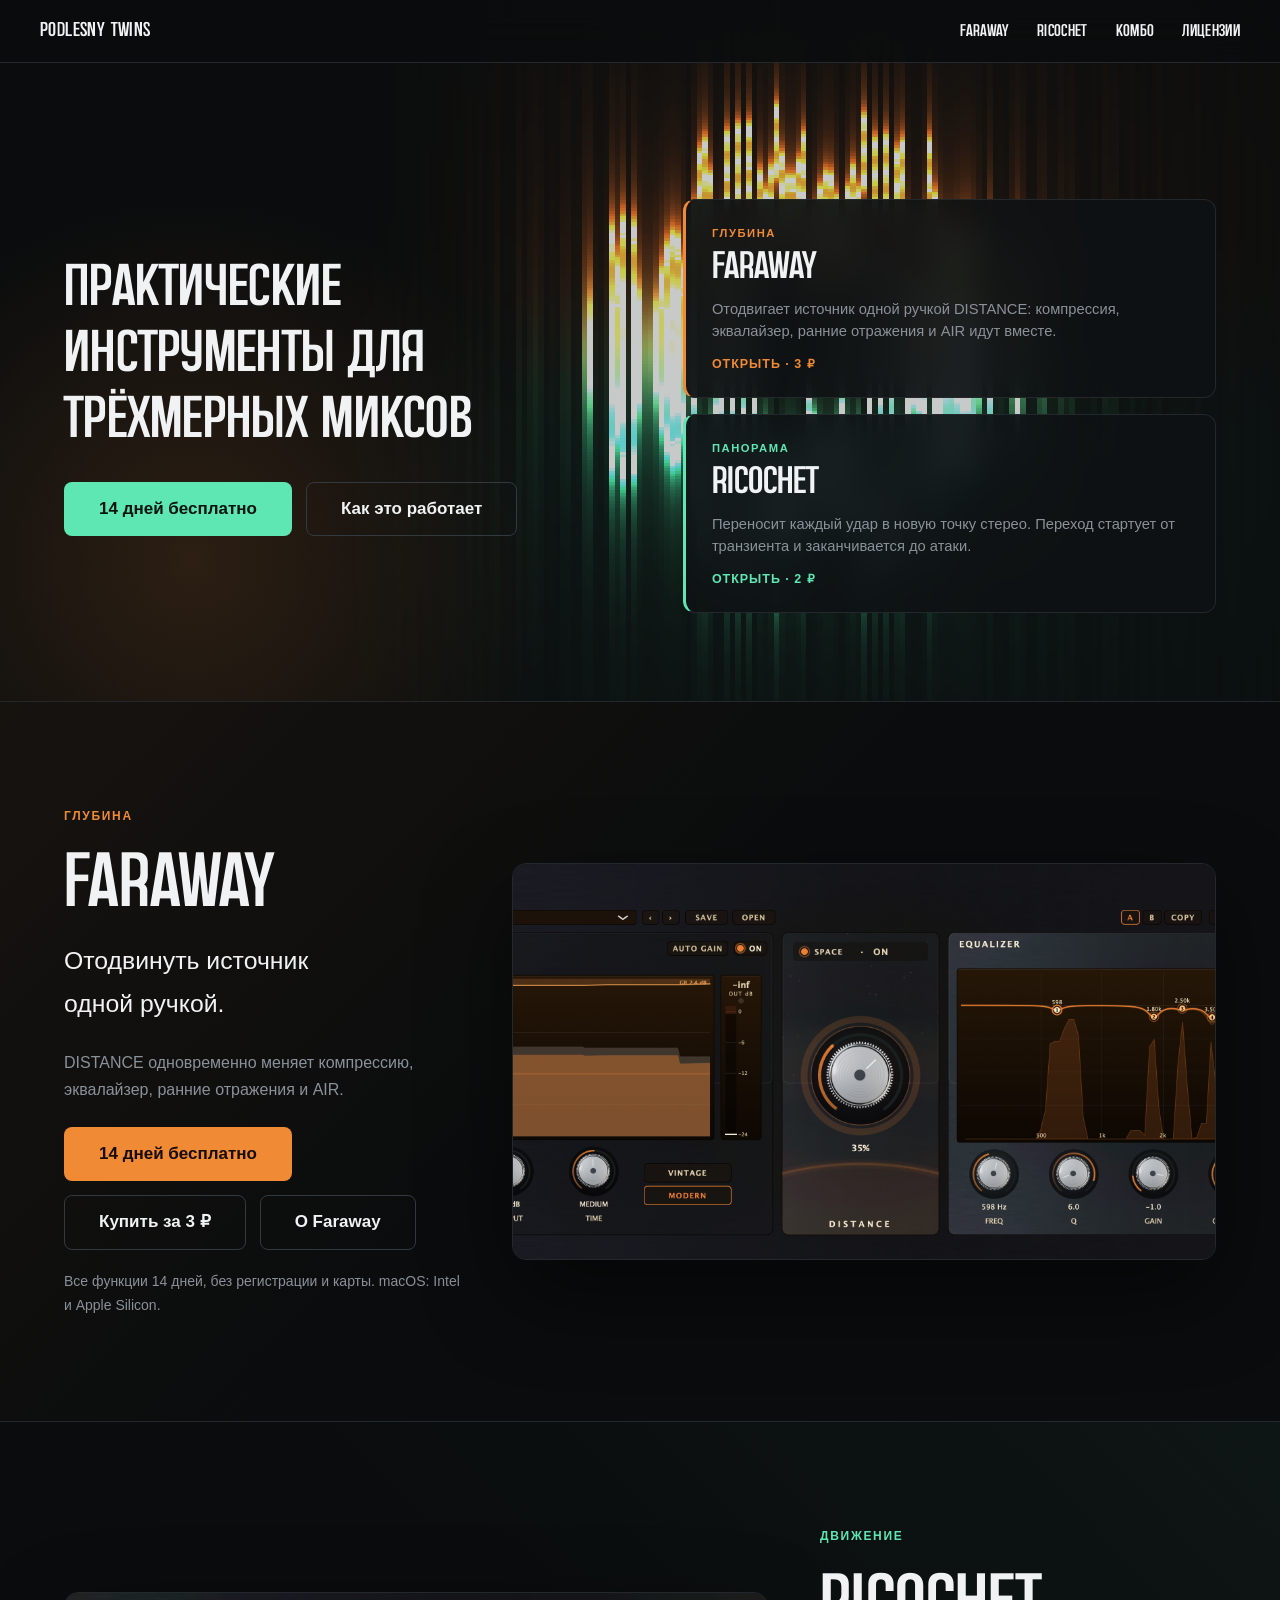
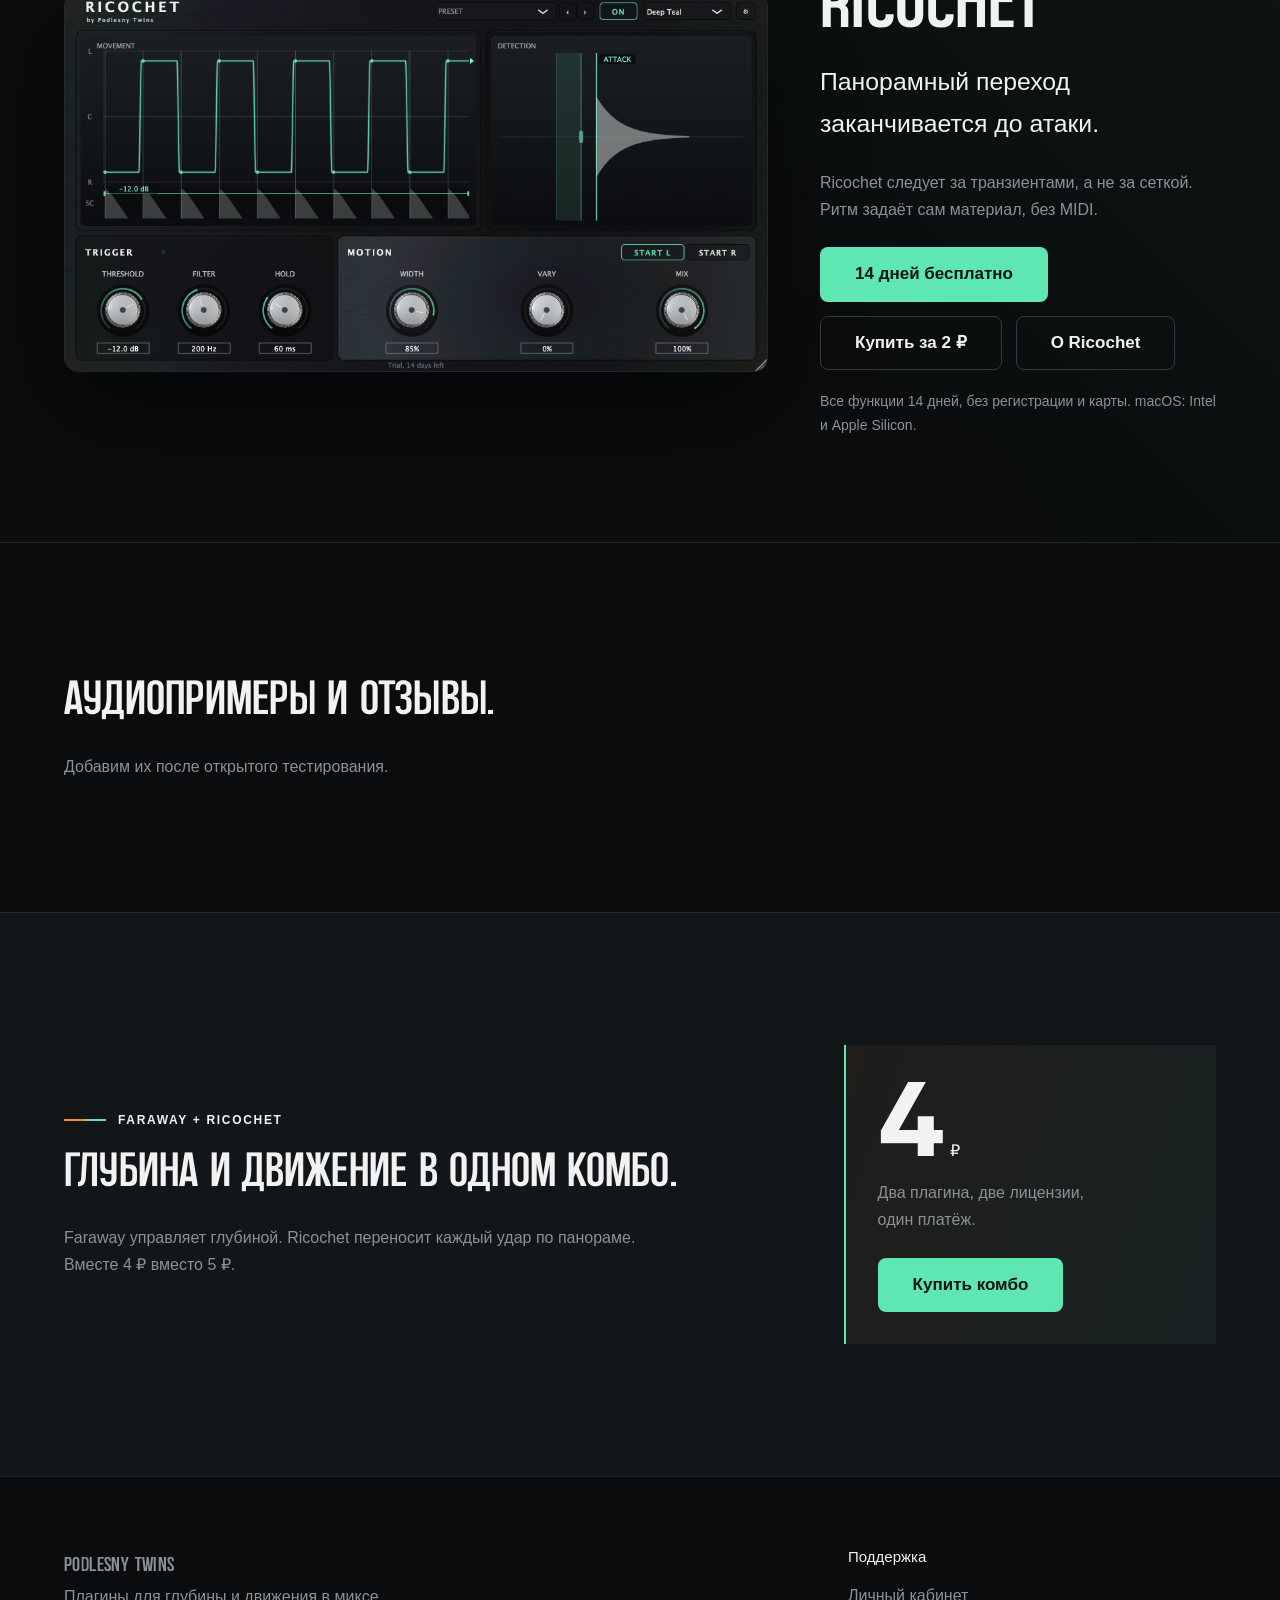
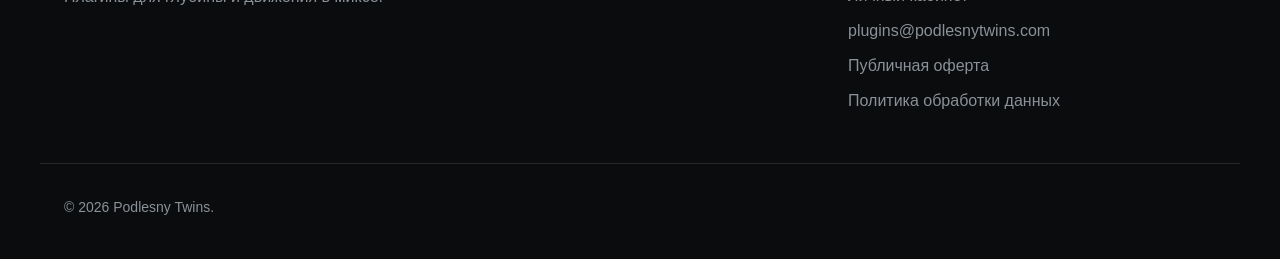
==== commit 2d69d922: "fix(home): the trial buttons point at the universal builds The new hero links were written against t" ====
--- a/index.html
+++ b/index.html
@@ -50,12 +50,12 @@
 
     <section class="product-showcase" id="plugins">
       <article class="product-panel product-panel--faraway"><div class="container product-panel-grid">
-        <div class="product-panel-copy"><p class="eyebrow eyebrow--amber">Глубина</p><h2>Faraway</h2><p class="product-promise">Отодвинуть источник одной ручкой.</p><p>DISTANCE одновременно меняет компрессию, эквалайзер, ранние отражения и AIR.</p><div class="hero-actions"><a class="btn btn-amber btn-large" href="https://api.podlesnytwins.com/files/Faraway-Installer-v1.0.86.pkg">14 дней бесплатно</a><button class="btn btn-secondary btn-large" data-checkout="faraway">Купить за 3 ₽</button><a class="btn btn-secondary btn-large" href="/faraway/">О Faraway</a></div><p class="hero-fine">Все функции 14 дней, без регистрации и карты. macOS.</p></div>
+        <div class="product-panel-copy"><p class="eyebrow eyebrow--amber">Глубина</p><h2>Faraway</h2><p class="product-promise">Отодвинуть источник одной ручкой.</p><p>DISTANCE одновременно меняет компрессию, эквалайзер, ранние отражения и AIR.</p><div class="hero-actions"><a class="btn btn-amber btn-large" href="https://api.podlesnytwins.com/files/Faraway-Installer-v1.0.90.pkg">14 дней бесплатно</a><button class="btn btn-secondary btn-large" data-checkout="faraway">Купить за 3 ₽</button><a class="btn btn-secondary btn-large" href="/faraway/">О Faraway</a></div><p class="hero-fine">Все функции 14 дней, без регистрации и карты. macOS: Intel и Apple Silicon.</p></div>
         <figure class="showcase-shot showcase-shot--wide"><img src="/faraway/assets/faraway-ui.png" alt="Интерфейс Faraway с секциями Compressor, Distance и Equalizer" width="3120" height="1172"></figure>
       </div></article>
       <article class="product-panel product-panel--ricochet"><div class="container product-panel-grid product-panel-grid--reverse">
         <figure class="showcase-shot"><img src="/ricochet/assets/ricochet-ui.png?v=169" alt="Интерфейс Ricochet с дисплеями Movement и Detection" width="1040" height="560"></figure>
-        <div class="product-panel-copy"><p class="eyebrow">Движение</p><h2>Ricochet</h2><p class="product-promise">Панорамный переход заканчивается до атаки.</p><p>Ricochet следует за транзиентами, а не за сеткой. Ритм задаёт сам материал, без MIDI.</p><div class="hero-actions"><a class="btn btn-primary btn-large" href="https://api.podlesnytwins.com/files/Ricochet-Installer-v1.6.10.pkg">14 дней бесплатно</a><button class="btn btn-secondary btn-large" data-checkout="ricochet">Купить за 2 ₽</button><a class="btn btn-secondary btn-large" href="/ricochet/">О Ricochet</a></div><p class="hero-fine">Все функции 14 дней, без регистрации и карты. macOS.</p></div>
+        <div class="product-panel-copy"><p class="eyebrow">Движение</p><h2>Ricochet</h2><p class="product-promise">Панорамный переход заканчивается до атаки.</p><p>Ricochet следует за транзиентами, а не за сеткой. Ритм задаёт сам материал, без MIDI.</p><div class="hero-actions"><a class="btn btn-primary btn-large" href="https://api.podlesnytwins.com/files/Ricochet-Installer-v1.6.14.pkg">14 дней бесплатно</a><button class="btn btn-secondary btn-large" data-checkout="ricochet">Купить за 2 ₽</button><a class="btn btn-secondary btn-large" href="/ricochet/">О Ricochet</a></div><p class="hero-fine">Все функции 14 дней, без регистрации и карты. macOS: Intel и Apple Silicon.</p></div>
       </div></article>
     </section>
 
--- a/ricochet/styles.css
+++ b/ricochet/styles.css
@@ -111,20 +111,24 @@
   white-space: nowrap;
 }
 
+/* меню как на podlesnytwins.com: SaarSP 17px, обычное начертание */
 .nav {
   display: none;
-  gap: 32px;
-  font-size: 0.9rem;
+  gap: 28px;
+  font-family: var(--font-display);
+  font-size: 1.0625rem;
+  letter-spacing: 0.02em;
   margin-left: auto;
 }
 
 .nav a {
-  color: var(--muted);
+  color: var(--text);
   transition: color 0.2s ease;
 }
 
+/* белые как на podlesnytwins.com, поэтому ховер уводим в акцент страницы */
 .nav a:hover {
-  color: var(--text);
+  color: var(--accent);
 }
 
 /* scoped so the later .btn { display: inline-flex } cannot win on specificity */
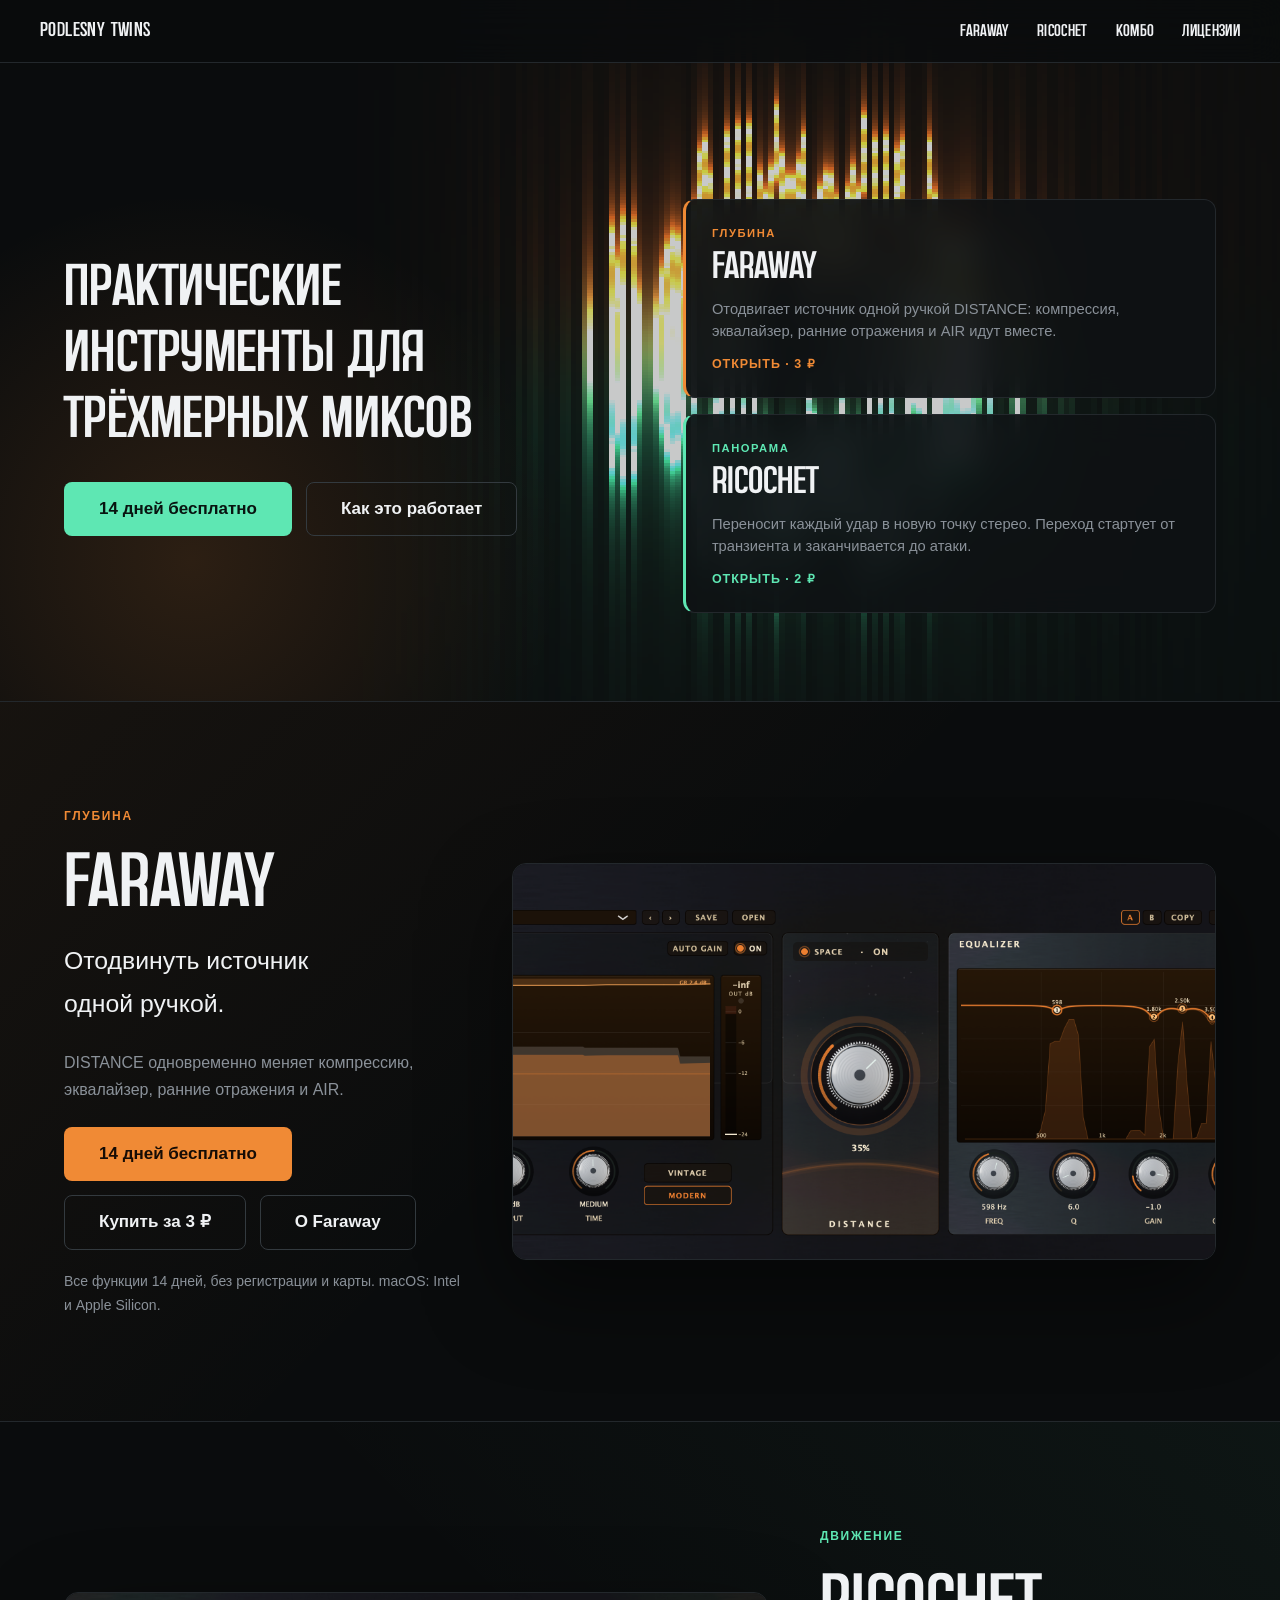
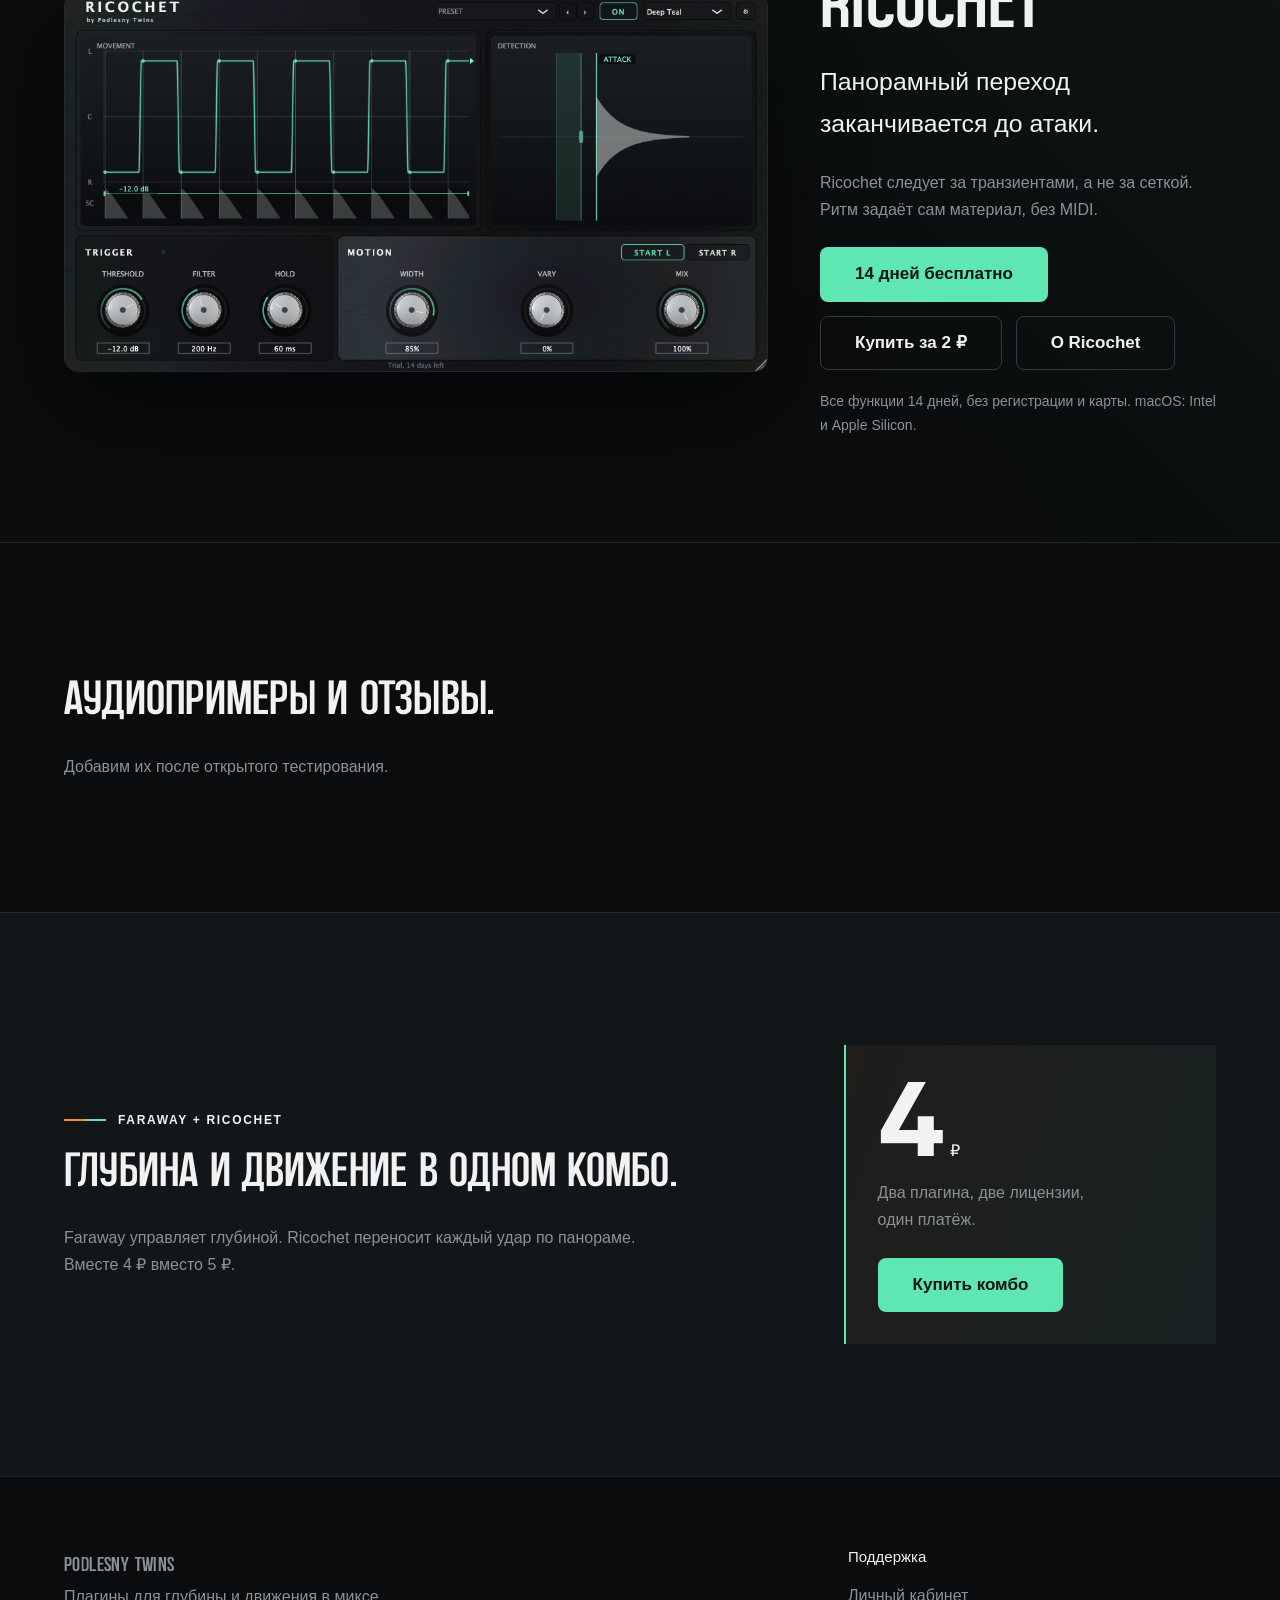
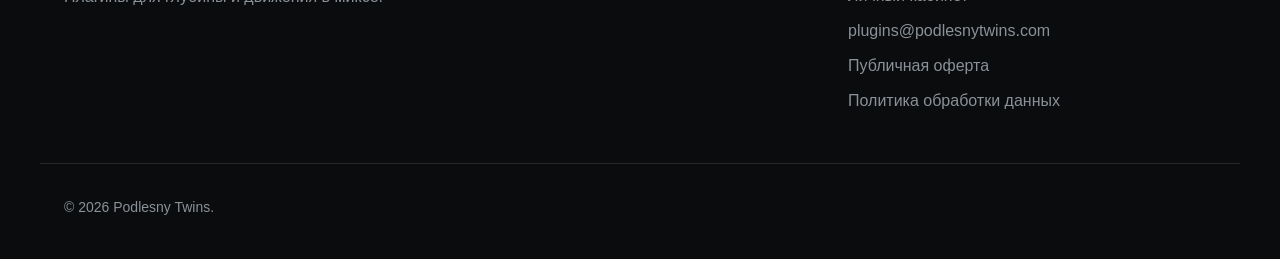
==== commit 2ed80610: "fix(links): point the downloads at Faraway 1.0.93 and Ricochet 1.6.15 Both files are already on the " ====
--- a/index.html
+++ b/index.html
@@ -50,12 +50,12 @@
 
     <section class="product-showcase" id="plugins">
       <article class="product-panel product-panel--faraway"><div class="container product-panel-grid">
-        <div class="product-panel-copy"><p class="eyebrow eyebrow--amber">Глубина</p><h2>Faraway</h2><p class="product-promise">Отодвинуть источник одной ручкой.</p><p>DISTANCE одновременно меняет компрессию, эквалайзер, ранние отражения и AIR.</p><div class="hero-actions"><a class="btn btn-amber btn-large" href="https://api.podlesnytwins.com/files/Faraway-Installer-v1.0.90.pkg">14 дней бесплатно</a><button class="btn btn-secondary btn-large" data-checkout="faraway">Купить за 3 ₽</button><a class="btn btn-secondary btn-large" href="/faraway/">О Faraway</a></div><p class="hero-fine">Все функции 14 дней, без регистрации и карты. macOS: Intel и Apple Silicon.</p></div>
+        <div class="product-panel-copy"><p class="eyebrow eyebrow--amber">Глубина</p><h2>Faraway</h2><p class="product-promise">Отодвинуть источник одной ручкой.</p><p>DISTANCE одновременно меняет компрессию, эквалайзер, ранние отражения и AIR.</p><div class="hero-actions"><a class="btn btn-amber btn-large" href="https://api.podlesnytwins.com/files/Faraway-Installer-v1.0.93.pkg">14 дней бесплатно</a><button class="btn btn-secondary btn-large" data-checkout="faraway">Купить за 3 ₽</button><a class="btn btn-secondary btn-large" href="/faraway/">О Faraway</a></div><p class="hero-fine">Все функции 14 дней, без регистрации и карты. macOS: Intel и Apple Silicon.</p></div>
         <figure class="showcase-shot showcase-shot--wide"><img src="/faraway/assets/faraway-ui.png" alt="Интерфейс Faraway с секциями Compressor, Distance и Equalizer" width="3120" height="1172"></figure>
       </div></article>
       <article class="product-panel product-panel--ricochet"><div class="container product-panel-grid product-panel-grid--reverse">
         <figure class="showcase-shot"><img src="/ricochet/assets/ricochet-ui.png?v=169" alt="Интерфейс Ricochet с дисплеями Movement и Detection" width="1040" height="560"></figure>
-        <div class="product-panel-copy"><p class="eyebrow">Движение</p><h2>Ricochet</h2><p class="product-promise">Панорамный переход заканчивается до атаки.</p><p>Ricochet следует за транзиентами, а не за сеткой. Ритм задаёт сам материал, без MIDI.</p><div class="hero-actions"><a class="btn btn-primary btn-large" href="https://api.podlesnytwins.com/files/Ricochet-Installer-v1.6.14.pkg">14 дней бесплатно</a><button class="btn btn-secondary btn-large" data-checkout="ricochet">Купить за 2 ₽</button><a class="btn btn-secondary btn-large" href="/ricochet/">О Ricochet</a></div><p class="hero-fine">Все функции 14 дней, без регистрации и карты. macOS: Intel и Apple Silicon.</p></div>
+        <div class="product-panel-copy"><p class="eyebrow">Движение</p><h2>Ricochet</h2><p class="product-promise">Панорамный переход заканчивается до атаки.</p><p>Ricochet следует за транзиентами, а не за сеткой. Ритм задаёт сам материал, без MIDI.</p><div class="hero-actions"><a class="btn btn-primary btn-large" href="https://api.podlesnytwins.com/files/Ricochet-Installer-v1.6.15.pkg">14 дней бесплатно</a><button class="btn btn-secondary btn-large" data-checkout="ricochet">Купить за 2 ₽</button><a class="btn btn-secondary btn-large" href="/ricochet/">О Ricochet</a></div><p class="hero-fine">Все функции 14 дней, без регистрации и карты. macOS: Intel и Apple Silicon.</p></div>
       </div></article>
     </section>
 
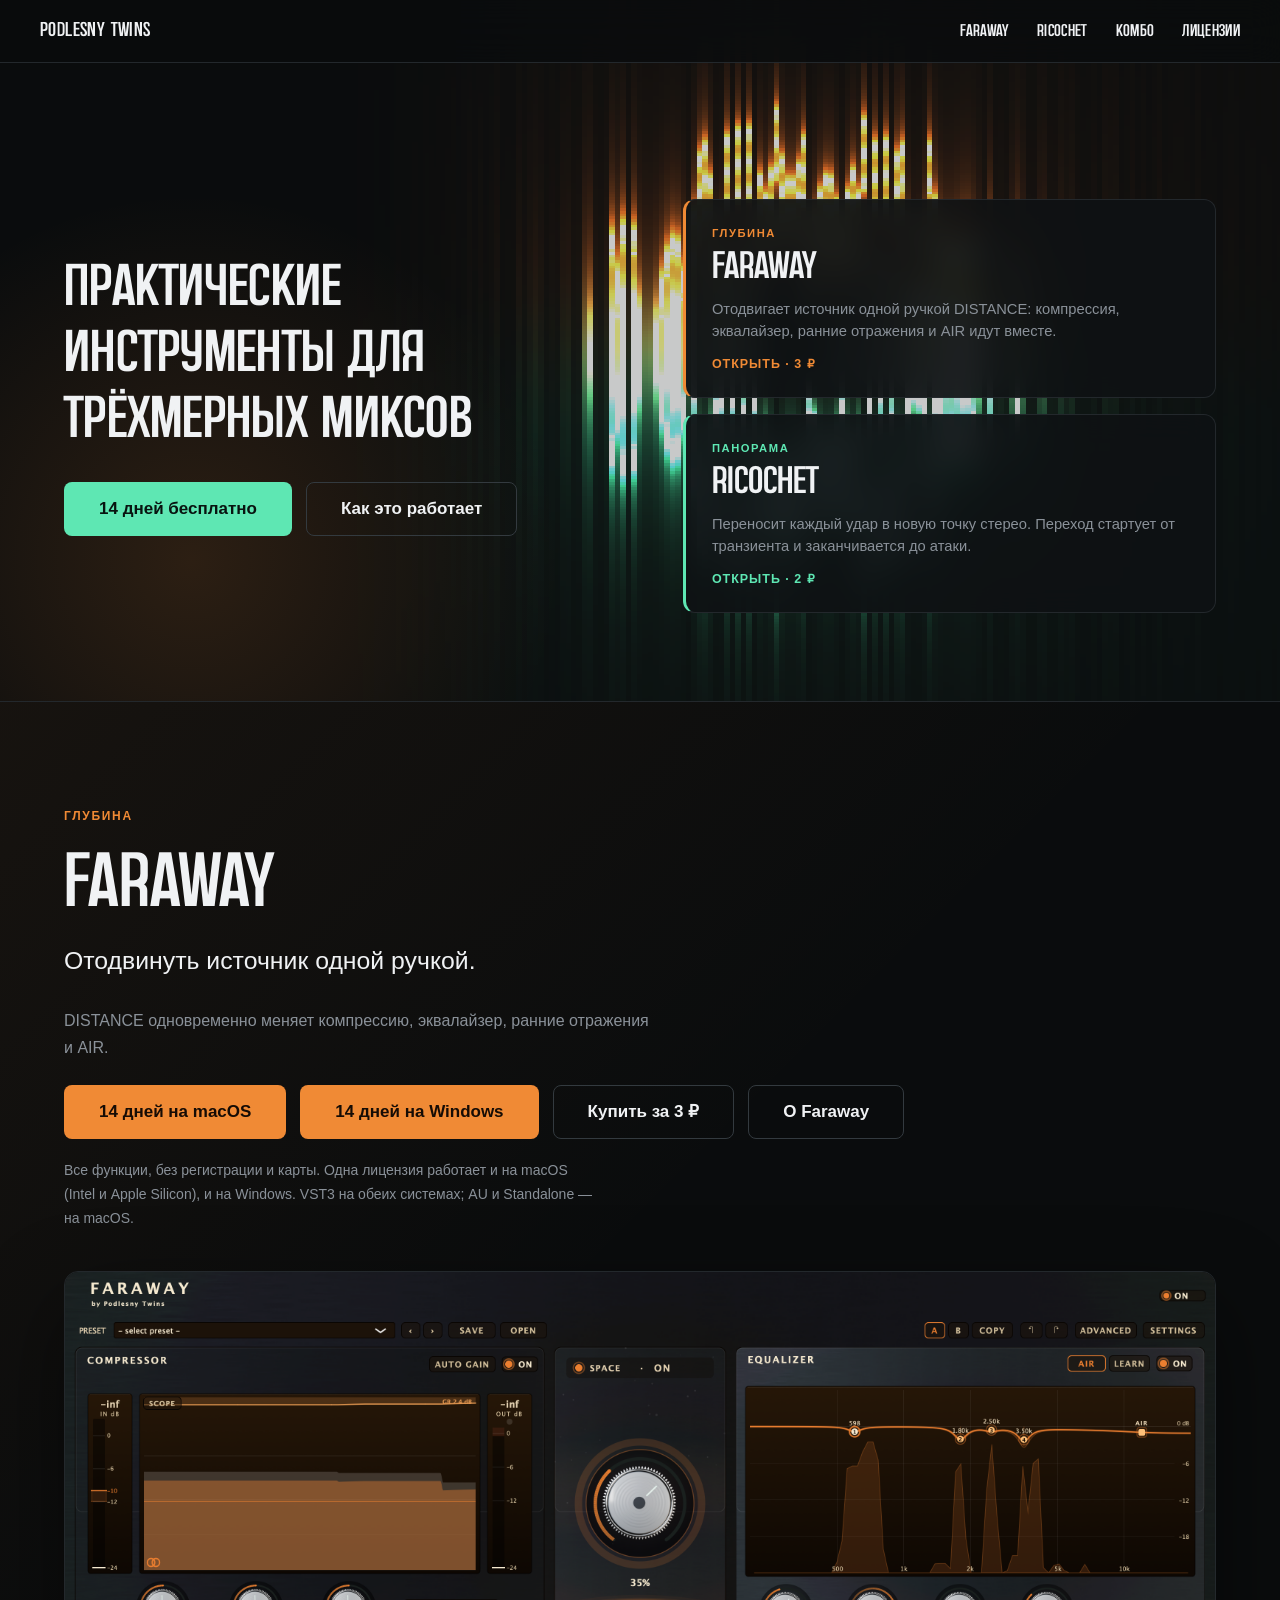
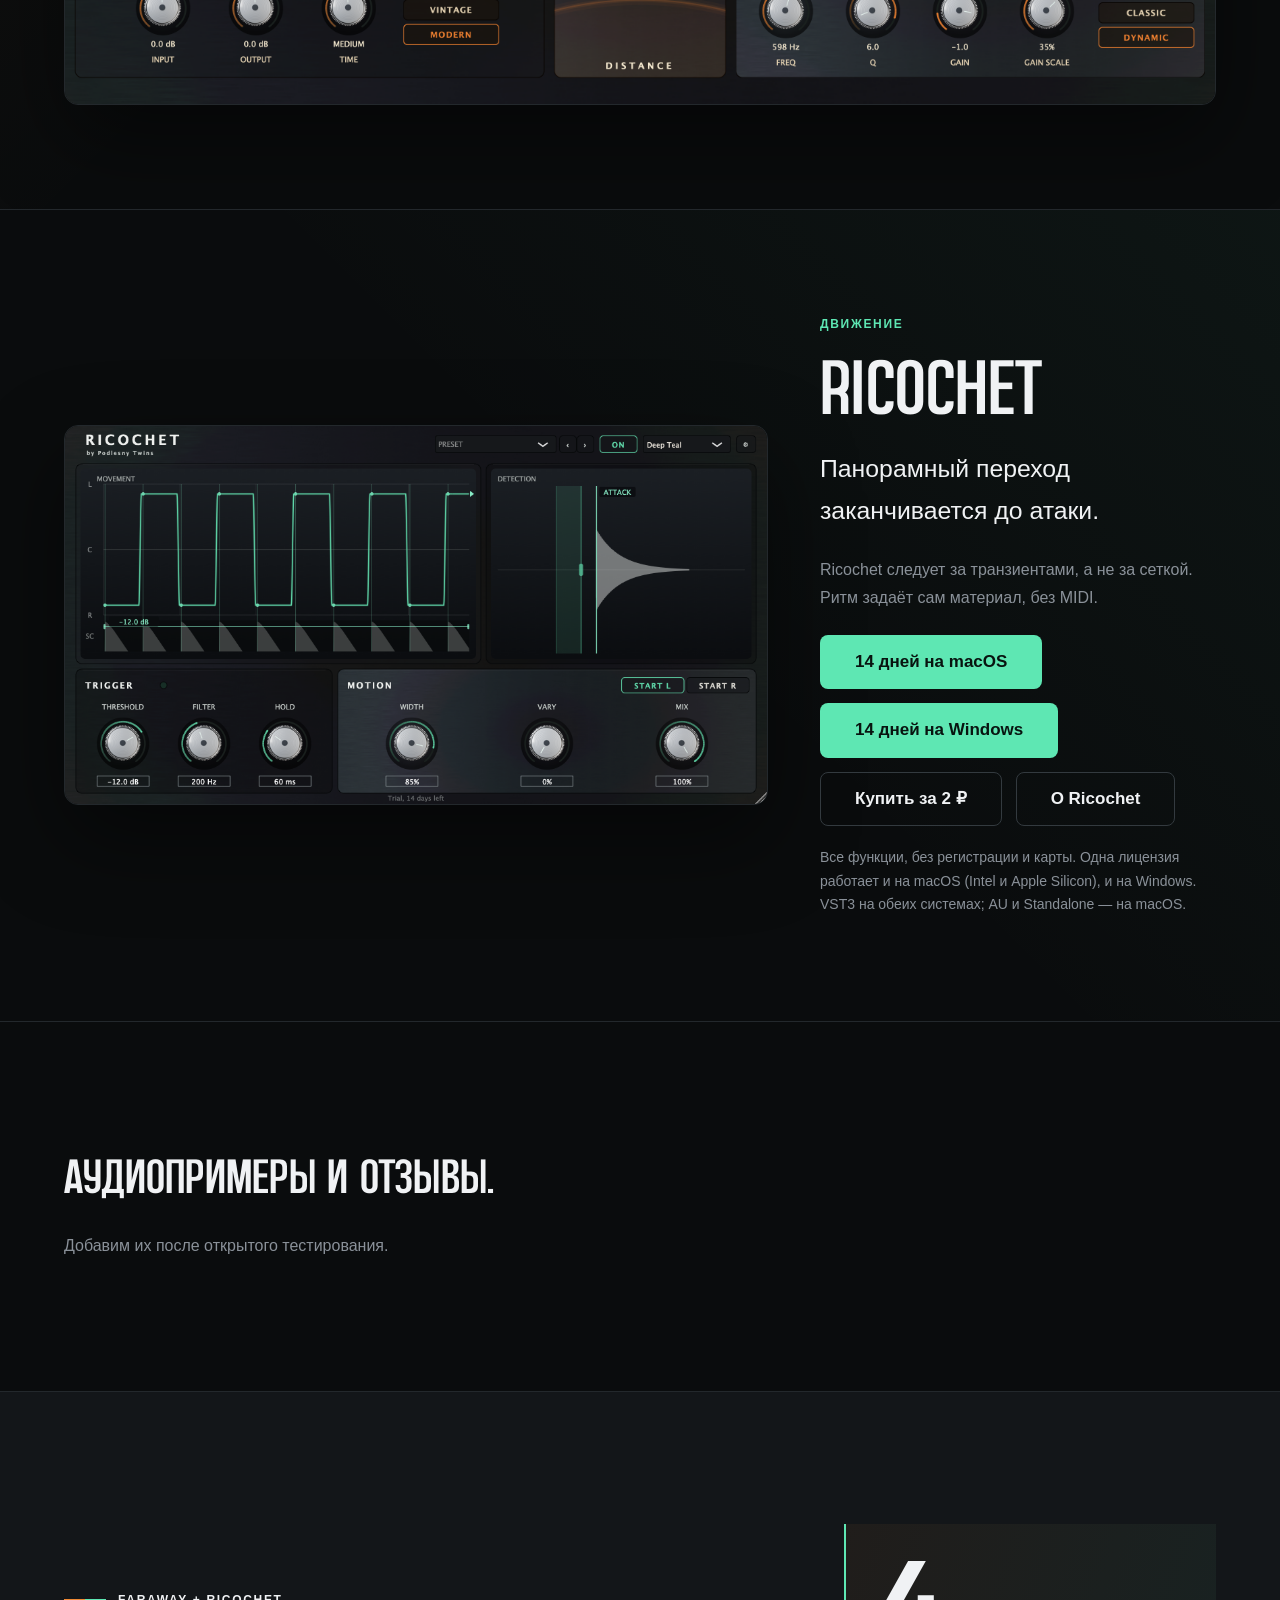
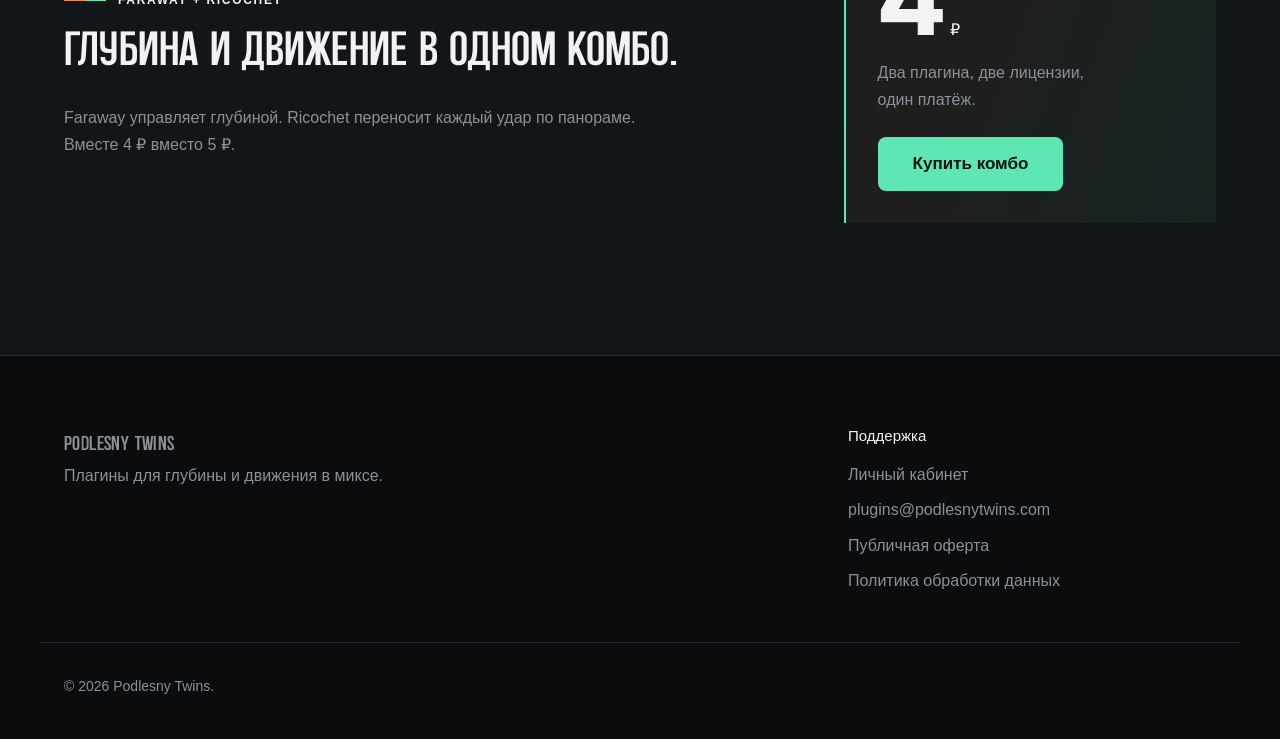
==== commit 4e7ec6be: "feat(platforms): say Windows, and say exactly what runs there The Windows installers are live on the" ====
--- a/index.html
+++ b/index.html
@@ -50,12 +50,12 @@
 
     <section class="product-showcase" id="plugins">
       <article class="product-panel product-panel--faraway"><div class="container product-panel-grid">
-        <div class="product-panel-copy"><p class="eyebrow eyebrow--amber">Глубина</p><h2>Faraway</h2><p class="product-promise">Отодвинуть источник одной ручкой.</p><p>DISTANCE одновременно меняет компрессию, эквалайзер, ранние отражения и AIR.</p><div class="hero-actions"><a class="btn btn-amber btn-large" href="https://api.podlesnytwins.com/files/Faraway-Installer-v1.0.93.pkg">14 дней бесплатно</a><button class="btn btn-secondary btn-large" data-checkout="faraway">Купить за 3 ₽</button><a class="btn btn-secondary btn-large" href="/faraway/">О Faraway</a></div><p class="hero-fine">Все функции 14 дней, без регистрации и карты. macOS: Intel и Apple Silicon.</p></div>
+        <div class="product-panel-copy"><p class="eyebrow eyebrow--amber">Глубина</p><h2>Faraway</h2><p class="product-promise">Отодвинуть источник одной ручкой.</p><p>DISTANCE одновременно меняет компрессию, эквалайзер, ранние отражения и AIR.</p><div class="hero-actions"><a class="btn btn-amber btn-large" href="https://api.podlesnytwins.com/files/Faraway-Installer-v1.0.93.pkg">14 дней на macOS</a><a class="btn btn-amber btn-large" href="https://api.podlesnytwins.com/files/Faraway-Setup-v1.0.93.exe">14 дней на Windows</a><button class="btn btn-secondary btn-large" data-checkout="faraway">Купить за 3 ₽</button><a class="btn btn-secondary btn-large" href="/faraway/">О Faraway</a></div><p class="hero-fine">Все функции, без регистрации и карты. Одна лицензия работает и на macOS (Intel и Apple Silicon), и на Windows. VST3 на обеих системах; AU и Standalone — на macOS.</p></div>
         <figure class="showcase-shot showcase-shot--wide"><img src="/faraway/assets/faraway-ui.png" alt="Интерфейс Faraway с секциями Compressor, Distance и Equalizer" width="3120" height="1172"></figure>
       </div></article>
       <article class="product-panel product-panel--ricochet"><div class="container product-panel-grid product-panel-grid--reverse">
         <figure class="showcase-shot"><img src="/ricochet/assets/ricochet-ui.png?v=169" alt="Интерфейс Ricochet с дисплеями Movement и Detection" width="1040" height="560"></figure>
-        <div class="product-panel-copy"><p class="eyebrow">Движение</p><h2>Ricochet</h2><p class="product-promise">Панорамный переход заканчивается до атаки.</p><p>Ricochet следует за транзиентами, а не за сеткой. Ритм задаёт сам материал, без MIDI.</p><div class="hero-actions"><a class="btn btn-primary btn-large" href="https://api.podlesnytwins.com/files/Ricochet-Installer-v1.6.15.pkg">14 дней бесплатно</a><button class="btn btn-secondary btn-large" data-checkout="ricochet">Купить за 2 ₽</button><a class="btn btn-secondary btn-large" href="/ricochet/">О Ricochet</a></div><p class="hero-fine">Все функции 14 дней, без регистрации и карты. macOS: Intel и Apple Silicon.</p></div>
+        <div class="product-panel-copy"><p class="eyebrow">Движение</p><h2>Ricochet</h2><p class="product-promise">Панорамный переход заканчивается до атаки.</p><p>Ricochet следует за транзиентами, а не за сеткой. Ритм задаёт сам материал, без MIDI.</p><div class="hero-actions"><a class="btn btn-primary btn-large" href="https://api.podlesnytwins.com/files/Ricochet-Installer-v1.6.15.pkg">14 дней на macOS</a><a class="btn btn-primary btn-large" href="https://api.podlesnytwins.com/files/Ricochet-Setup-v1.6.15.exe">14 дней на Windows</a><button class="btn btn-secondary btn-large" data-checkout="ricochet">Купить за 2 ₽</button><a class="btn btn-secondary btn-large" href="/ricochet/">О Ricochet</a></div><p class="hero-fine">Все функции, без регистрации и карты. Одна лицензия работает и на macOS (Intel и Apple Silicon), и на Windows. VST3 на обеих системах; AU и Standalone — на macOS.</p></div>
       </div></article>
     </section>
 
--- a/ricochet/styles.css
+++ b/ricochet/styles.css
@@ -312,6 +312,10 @@
   margin-bottom: 20px;
 }
 
+/* Две платформы — один выбор, поэтому и один элемент потока: внутри
+   .hero-actions пара переносится целиком, а не разрывается по строкам. */
+.btn-pair { display: flex; gap: 14px; flex-wrap: nowrap; }
+
 .hero-fine {
   font-size: 0.875rem;
   margin-bottom: 0;
--- a/styles.css
+++ b/styles.css
@@ -112,10 +112,19 @@
 .product-panel-copy h2 { margin-bottom: 12px; font-size: clamp(3rem, 6vw, 5.4rem); }
 .product-promise { color: var(--text); font-size: clamp(1.2rem, 2vw, 1.55rem); max-width: 34ch; }
 .showcase-shot { margin: 0; border: 1px solid var(--border); border-radius: 14px; overflow: hidden; box-shadow: 0 34px 90px rgba(0,0,0,.48); }
-.showcase-shot--wide img { width: 150%; max-width: none; transform: translateX(-17%); }
+/* Faraway's window is 3120x1172. Zooming it to 150% and panning left put a
+   third of the plugin outside the figure's overflow:hidden — the EQ curve and
+   the right-hand modules were simply gone. Show the instrument whole. */
+.showcase-shot--wide img { width: 100%; max-width: 100%; transform: none; }
 @media (min-width: 980px) {
   .product-panel-grid { grid-template-columns: minmax(300px,.72fr) minmax(0,1.28fr); }
   .product-panel-grid--reverse { grid-template-columns: minmax(0,1.28fr) minmax(300px,.72fr); }
+  /* Faraway's window is 2.66:1 against Ricochet's 1.86:1, so in an equal side
+     column it renders 264px tall against 378 and reads as the smaller product.
+     Matching heights side by side would need a 1006px figure and leave 94px for
+     the copy. Give this one panel the full width instead: the copy sits above
+     and the instrument gets the whole container. */
+  .product-panel--faraway .product-panel-grid { grid-template-columns: 1fr; gap: 40px; }
 }
 
 .combo { background: var(--surface); }
@@ -127,7 +136,7 @@
 
 .faraway-page { --accent: var(--amber); --accent-dim: var(--amber-dim); --accent-glow: var(--amber-glow); }
 .faraway-hero-grid { grid-template-columns: 1fr; }
-.faraway-shot img { width: 148%; max-width: none; transform: translateX(-16%); }
+.faraway-shot img { width: 100%; max-width: 100%; transform: none; }
 @media (min-width: 1000px) {
   .faraway-hero-grid { grid-template-columns: minmax(320px,.72fr) minmax(0,1.28fr); }
   .faraway-shot { margin-right: calc((100vw - var(--max-width)) / -2 - 24px); }
@@ -143,5 +152,7 @@
 @media (max-width: 680px) {
   .home-hero { min-height: auto; padding-top: 124px; }
   .product-panel { padding: 76px 0; }
-  .showcase-shot--wide img, .faraway-shot img { width: 175%; transform: translateX(-22%); }
+  /* was 175% + pan: on a phone that showed roughly the middle third of the
+     plugin and read as a broken image rather than a close-up */
+  .showcase-shot--wide img, .faraway-shot img { width: 100%; transform: none; }
 }
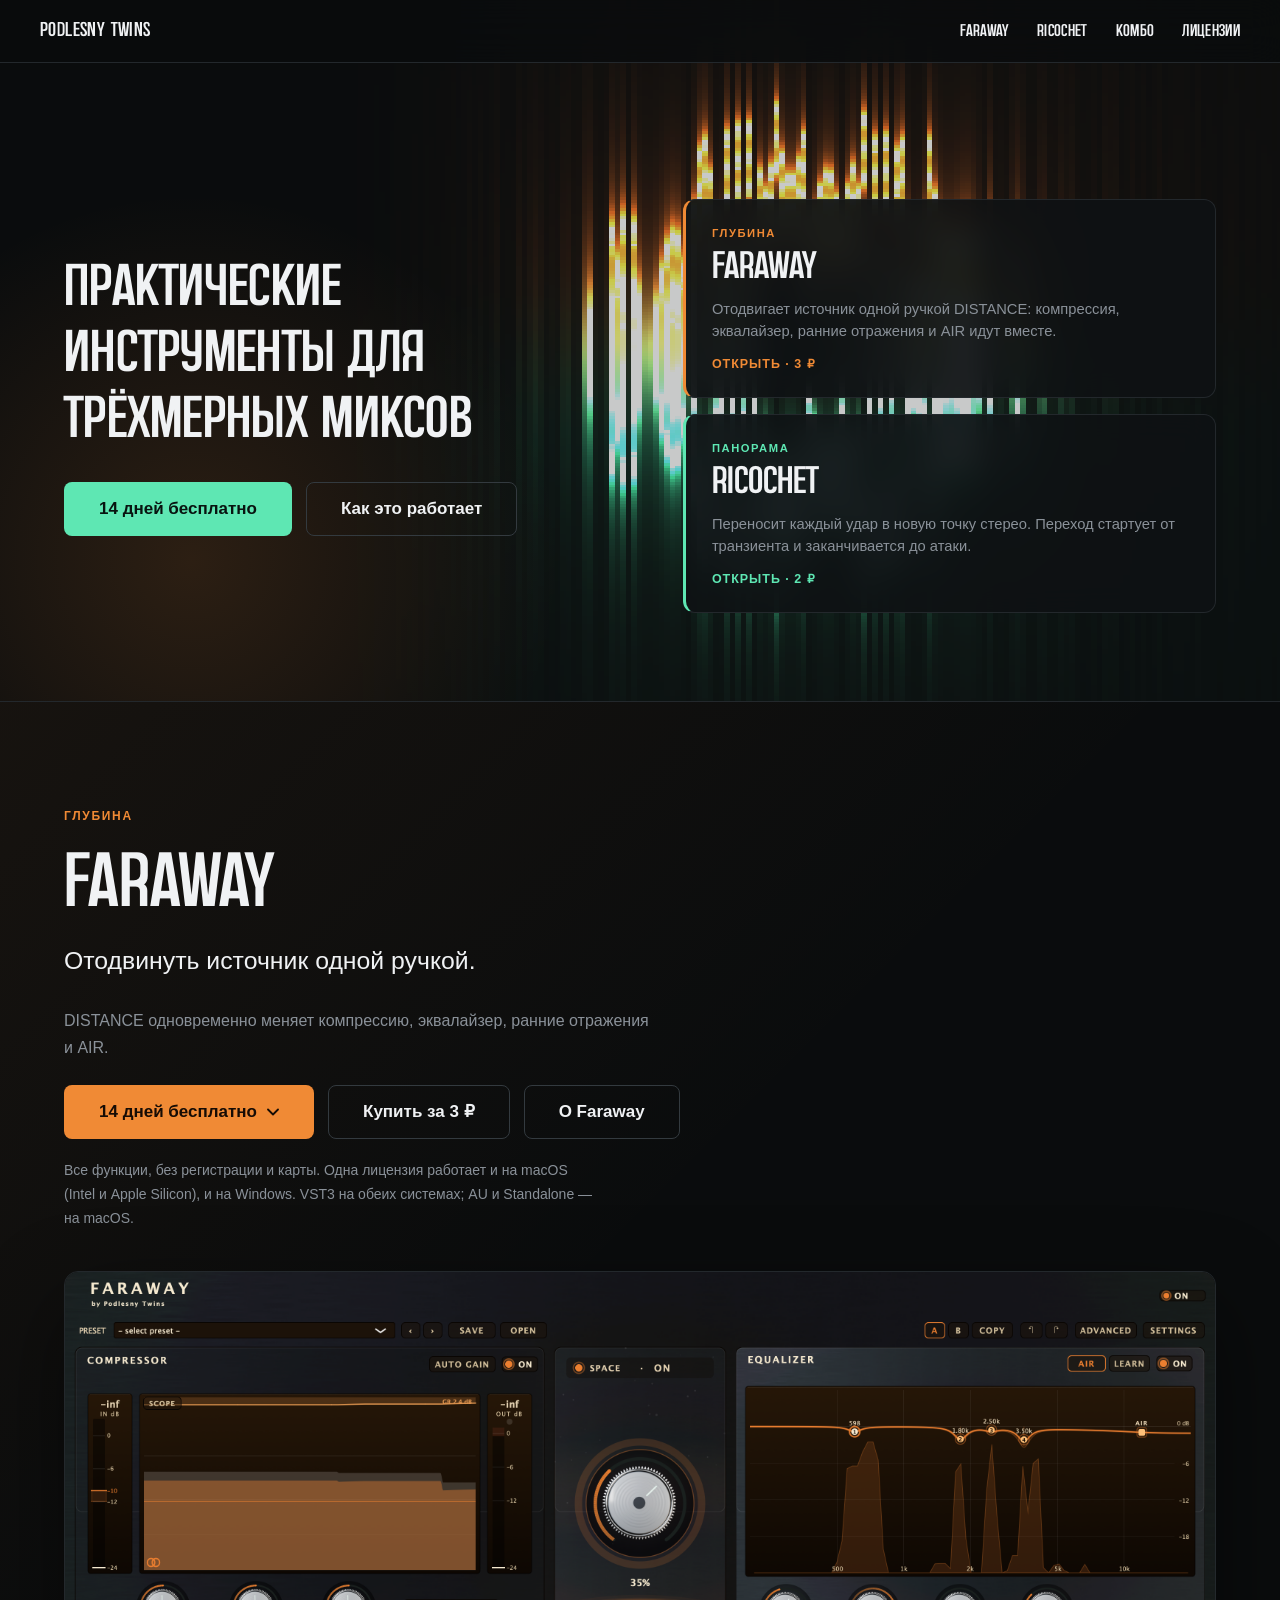
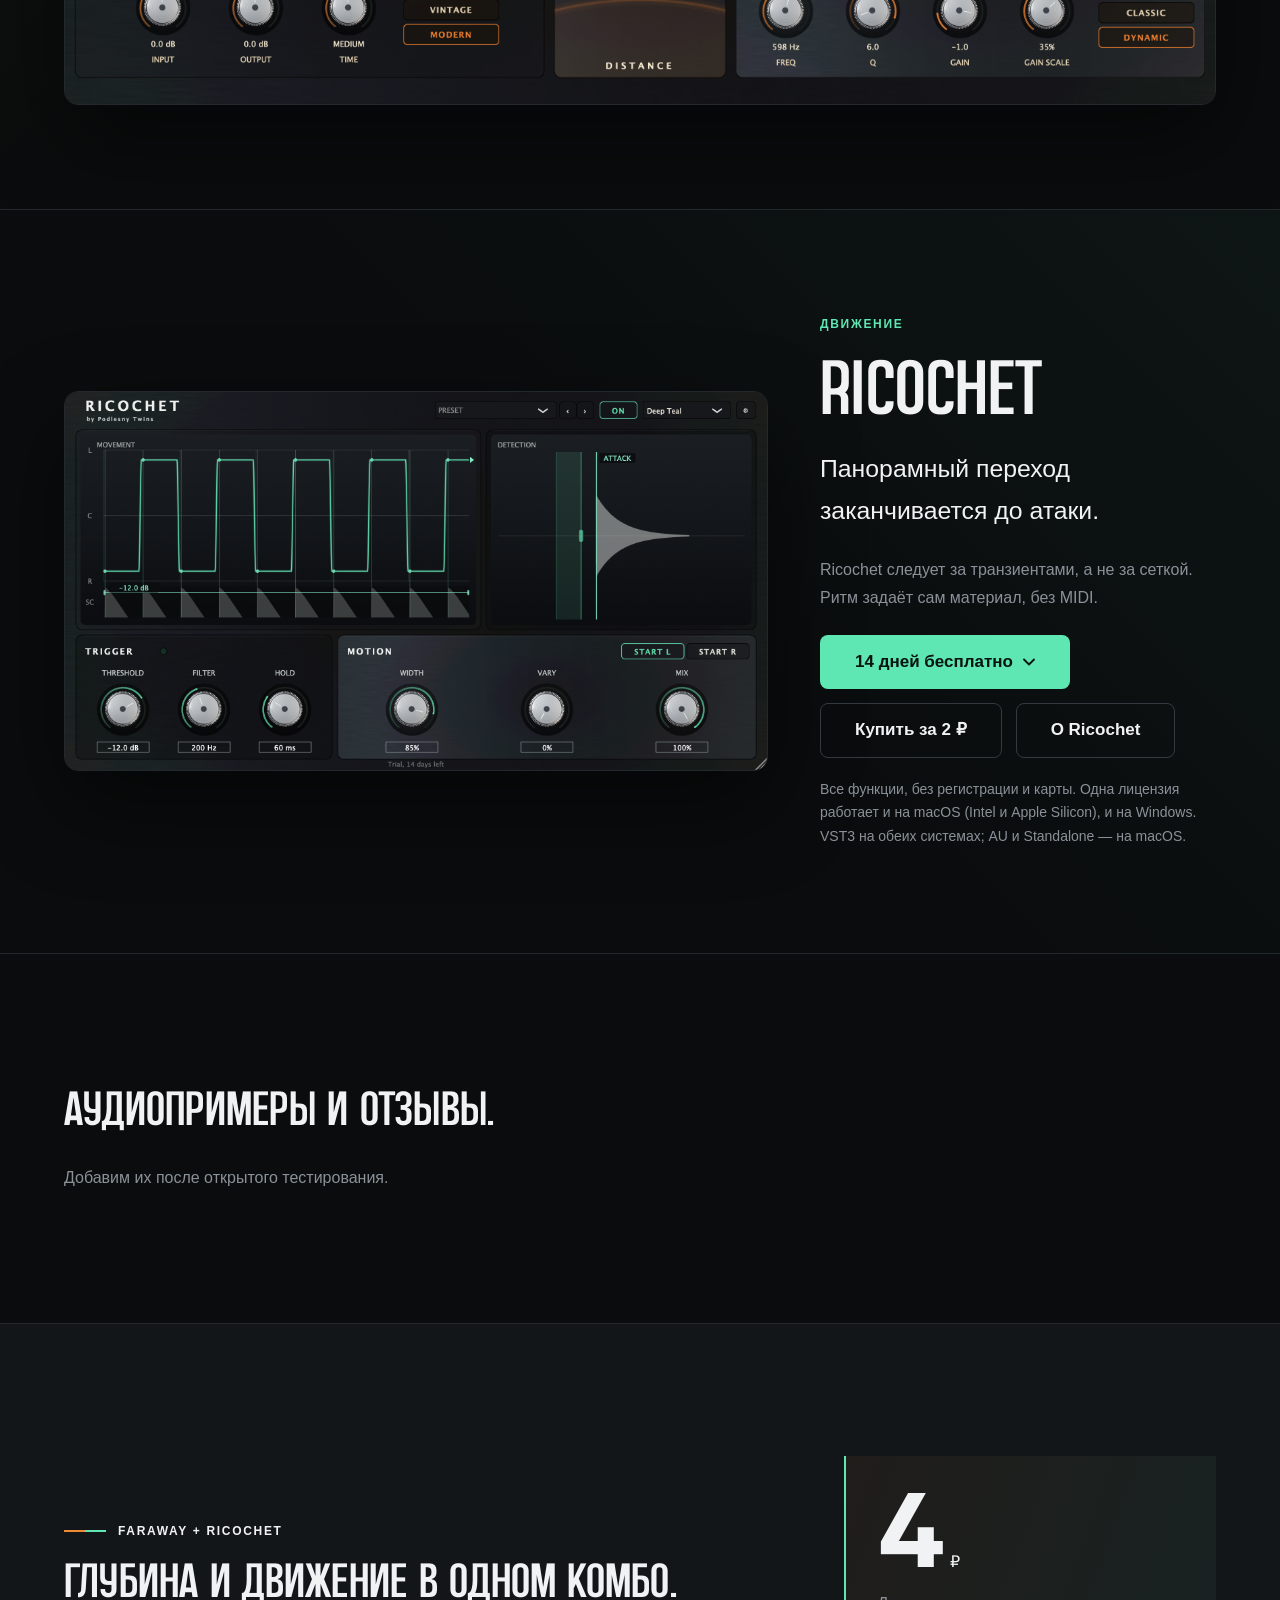
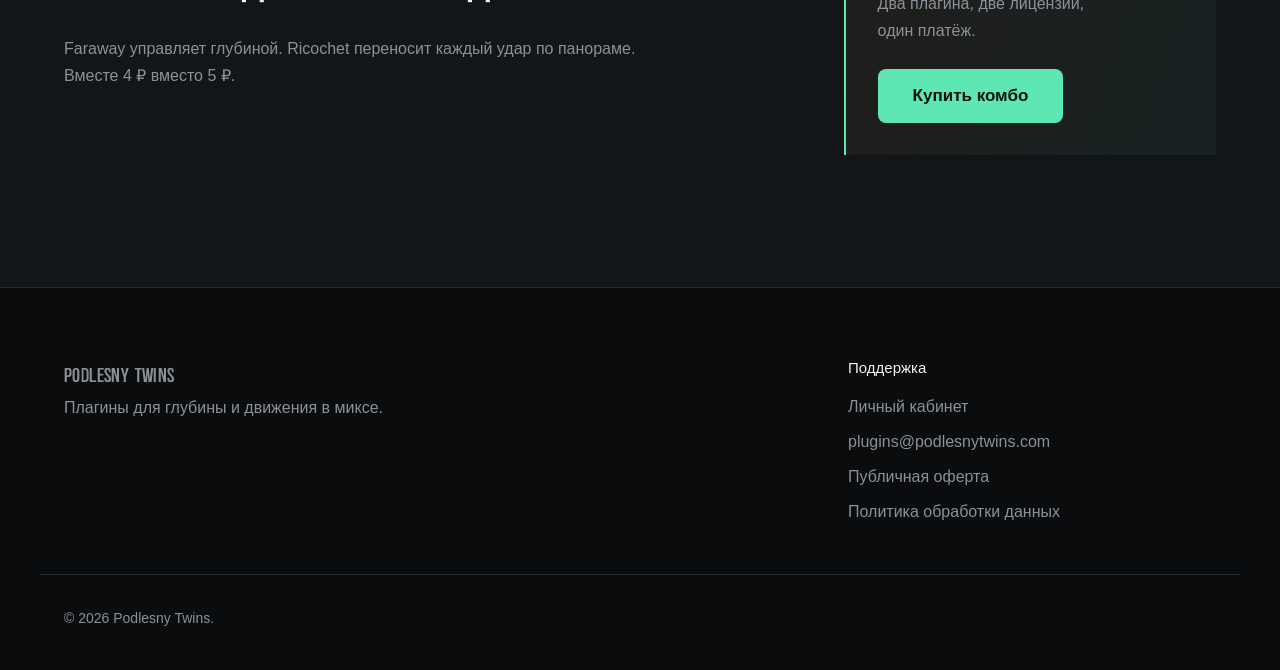
==== commit 1d5124fb: "feat(demo): one demo button, platform chosen after the click Two side-by-side "macOS" / "Windows" bu" ====
--- a/index.html
+++ b/index.html
@@ -50,12 +50,12 @@
 
     <section class="product-showcase" id="plugins">
       <article class="product-panel product-panel--faraway"><div class="container product-panel-grid">
-        <div class="product-panel-copy"><p class="eyebrow eyebrow--amber">Глубина</p><h2>Faraway</h2><p class="product-promise">Отодвинуть источник одной ручкой.</p><p>DISTANCE одновременно меняет компрессию, эквалайзер, ранние отражения и AIR.</p><div class="hero-actions"><a class="btn btn-amber btn-large" href="https://api.podlesnytwins.com/files/Faraway-Installer-v1.0.93.pkg">14 дней на macOS</a><a class="btn btn-amber btn-large" href="https://api.podlesnytwins.com/files/Faraway-Setup-v1.0.93.exe">14 дней на Windows</a><button class="btn btn-secondary btn-large" data-checkout="faraway">Купить за 3 ₽</button><a class="btn btn-secondary btn-large" href="/faraway/">О Faraway</a></div><p class="hero-fine">Все функции, без регистрации и карты. Одна лицензия работает и на macOS (Intel и Apple Silicon), и на Windows. VST3 на обеих системах; AU и Standalone — на macOS.</p></div>
+        <div class="product-panel-copy"><p class="eyebrow eyebrow--amber">Глубина</p><h2>Faraway</h2><p class="product-promise">Отодвинуть источник одной ручкой.</p><p>DISTANCE одновременно меняет компрессию, эквалайзер, ранние отражения и AIR.</p><div class="hero-actions"><details class="demo"><summary class="btn btn-amber btn-large">14 дней бесплатно<svg class="demo-caret" width="12" height="8" viewBox="0 0 12 8" fill="none" aria-hidden="true"><path d="M1 1.5 6 6.5l5-5" stroke="currentColor" stroke-width="1.8" stroke-linecap="round" stroke-linejoin="round"/></svg></summary><div class="demo-menu"><a class="demo-option" href="https://api.podlesnytwins.com/files/Faraway-Installer-v1.0.93.pkg"><span class="demo-option-name">macOS</span><span class="demo-option-note">Intel и Apple Silicon · VST3, AU, Standalone</span></a><a class="demo-option" href="https://api.podlesnytwins.com/files/Faraway-Setup-v1.0.93.exe"><span class="demo-option-name">Windows</span><span class="demo-option-note">64-bit · VST3</span></a></div></details><button class="btn btn-secondary btn-large" data-checkout="faraway">Купить за 3 ₽</button><a class="btn btn-secondary btn-large" href="/faraway/">О Faraway</a></div><p class="hero-fine">Все функции, без регистрации и карты. Одна лицензия работает и на macOS (Intel и Apple Silicon), и на Windows. VST3 на обеих системах; AU и Standalone — на macOS.</p></div>
         <figure class="showcase-shot showcase-shot--wide"><img src="/faraway/assets/faraway-ui.png" alt="Интерфейс Faraway с секциями Compressor, Distance и Equalizer" width="3120" height="1172"></figure>
       </div></article>
       <article class="product-panel product-panel--ricochet"><div class="container product-panel-grid product-panel-grid--reverse">
         <figure class="showcase-shot"><img src="/ricochet/assets/ricochet-ui.png?v=169" alt="Интерфейс Ricochet с дисплеями Movement и Detection" width="1040" height="560"></figure>
-        <div class="product-panel-copy"><p class="eyebrow">Движение</p><h2>Ricochet</h2><p class="product-promise">Панорамный переход заканчивается до атаки.</p><p>Ricochet следует за транзиентами, а не за сеткой. Ритм задаёт сам материал, без MIDI.</p><div class="hero-actions"><a class="btn btn-primary btn-large" href="https://api.podlesnytwins.com/files/Ricochet-Installer-v1.6.15.pkg">14 дней на macOS</a><a class="btn btn-primary btn-large" href="https://api.podlesnytwins.com/files/Ricochet-Setup-v1.6.15.exe">14 дней на Windows</a><button class="btn btn-secondary btn-large" data-checkout="ricochet">Купить за 2 ₽</button><a class="btn btn-secondary btn-large" href="/ricochet/">О Ricochet</a></div><p class="hero-fine">Все функции, без регистрации и карты. Одна лицензия работает и на macOS (Intel и Apple Silicon), и на Windows. VST3 на обеих системах; AU и Standalone — на macOS.</p></div>
+        <div class="product-panel-copy"><p class="eyebrow">Движение</p><h2>Ricochet</h2><p class="product-promise">Панорамный переход заканчивается до атаки.</p><p>Ricochet следует за транзиентами, а не за сеткой. Ритм задаёт сам материал, без MIDI.</p><div class="hero-actions"><details class="demo"><summary class="btn btn-primary btn-large">14 дней бесплатно<svg class="demo-caret" width="12" height="8" viewBox="0 0 12 8" fill="none" aria-hidden="true"><path d="M1 1.5 6 6.5l5-5" stroke="currentColor" stroke-width="1.8" stroke-linecap="round" stroke-linejoin="round"/></svg></summary><div class="demo-menu"><a class="demo-option" href="https://api.podlesnytwins.com/files/Ricochet-Installer-v1.6.15.pkg"><span class="demo-option-name">macOS</span><span class="demo-option-note">Intel и Apple Silicon · VST3, AU, Standalone</span></a><a class="demo-option" href="https://api.podlesnytwins.com/files/Ricochet-Setup-v1.6.15.exe"><span class="demo-option-name">Windows</span><span class="demo-option-note">64-bit · VST3</span></a></div></details><button class="btn btn-secondary btn-large" data-checkout="ricochet">Купить за 2 ₽</button><a class="btn btn-secondary btn-large" href="/ricochet/">О Ricochet</a></div><p class="hero-fine">Все функции, без регистрации и карты. Одна лицензия работает и на macOS (Intel и Apple Silicon), и на Windows. VST3 на обеих системах; AU и Standalone — на macOS.</p></div>
       </div></article>
     </section>
 
--- a/ricochet/styles.css
+++ b/ricochet/styles.css
@@ -312,9 +312,104 @@
   margin-bottom: 20px;
 }
 
-/* Две платформы — один выбор, поэтому и один элемент потока: внутри
-   .hero-actions пара переносится целиком, а не разрывается по строкам. */
-.btn-pair { display: flex; gap: 14px; flex-wrap: nowrap; }
+/* Демо: одна кнопка, платформа выбирается в раскрывающемся списке.
+   Держится на <details>, поэтому клавиатура, screen reader и Enter/Space
+   работают без JS; скрипт только закрывает меню по Esc и по клику мимо. */
+.demo {
+  position: relative;
+  display: inline-flex;
+}
+
+.demo > summary {
+  gap: 10px;
+  list-style: none;
+}
+
+.demo > summary::-webkit-details-marker {
+  display: none;
+}
+
+.demo > summary:focus-visible {
+  outline: 2px solid var(--accent);
+  outline-offset: 3px;
+}
+
+.demo-caret {
+  flex: none;
+  transition: transform 0.2s var(--ease-out);
+}
+
+.demo[open] > summary .demo-caret {
+  transform: rotate(180deg);
+}
+
+/* абсолютное позиционирование: раскрытие не меняет высоту .hero-actions */
+.demo-menu {
+  position: absolute;
+  top: calc(100% + 8px);
+  left: 0;
+  z-index: 20;
+  display: grid;
+  width: max-content;
+  min-width: 100%;
+  max-width: min(340px, calc(100vw - 48px));
+  padding: 6px;
+  border: 1px solid var(--border);
+  border-radius: 10px;
+  background: var(--surface-2);
+  box-shadow: 0 24px 60px rgba(0, 0, 0, 0.5);
+}
+
+.demo-option {
+  display: grid;
+  gap: 2px;
+  align-content: center;
+  min-height: 44px;
+  padding: 10px 14px;
+  border-radius: 7px;
+  color: var(--text);
+  transition: background 0.2s var(--ease-out);
+}
+
+.demo-option:hover {
+  background: var(--surface);
+}
+
+.demo-option:hover .demo-option-name {
+  color: var(--accent);
+}
+
+.demo-option:focus-visible {
+  background: var(--surface);
+  outline: 2px solid var(--accent);
+  outline-offset: -2px;
+  border-radius: 7px;
+}
+
+.demo-option-name {
+  font-weight: 600;
+  font-size: 0.9375rem;
+  line-height: 1.3;
+}
+
+.demo-option-note {
+  font-size: 0.75rem;
+  line-height: 1.35;
+  color: var(--muted);
+}
+
+@keyframes demo-open {
+  from { opacity: 0; transform: translateY(-4px); }
+}
+
+.demo[open] .demo-menu {
+  animation: demo-open 0.16s var(--ease-out);
+}
+
+@media (prefers-reduced-motion: reduce) {
+  .demo[open] .demo-menu { animation: none; }
+  .demo-caret { transition: none; }
+}
 
 .hero-fine {
   font-size: 0.875rem;
--- a/styles.css
+++ b/styles.css
@@ -134,6 +134,11 @@
 .combo-price span { font-family: var(--font-display); font-size: clamp(4rem,8vw,7rem); }
 @media (min-width: 860px) { .combo-grid { grid-template-columns: 1.3fr .7fr; gap: 88px; } }
 
+/* На главной --accent остаётся зелёным: янтарь тут у одной панели, а не у
+   страницы. Переопределяем токен только внутри меню демо, чтобы фокус и
+   ховер шли в цвет панели и ничего не красилось хардкодом. */
+.product-panel--faraway .demo { --accent: var(--amber); }
+
 .faraway-page { --accent: var(--amber); --accent-dim: var(--amber-dim); --accent-glow: var(--amber-glow); }
 .faraway-hero-grid { grid-template-columns: 1fr; }
 .faraway-shot img { width: 100%; max-width: 100%; transform: none; }
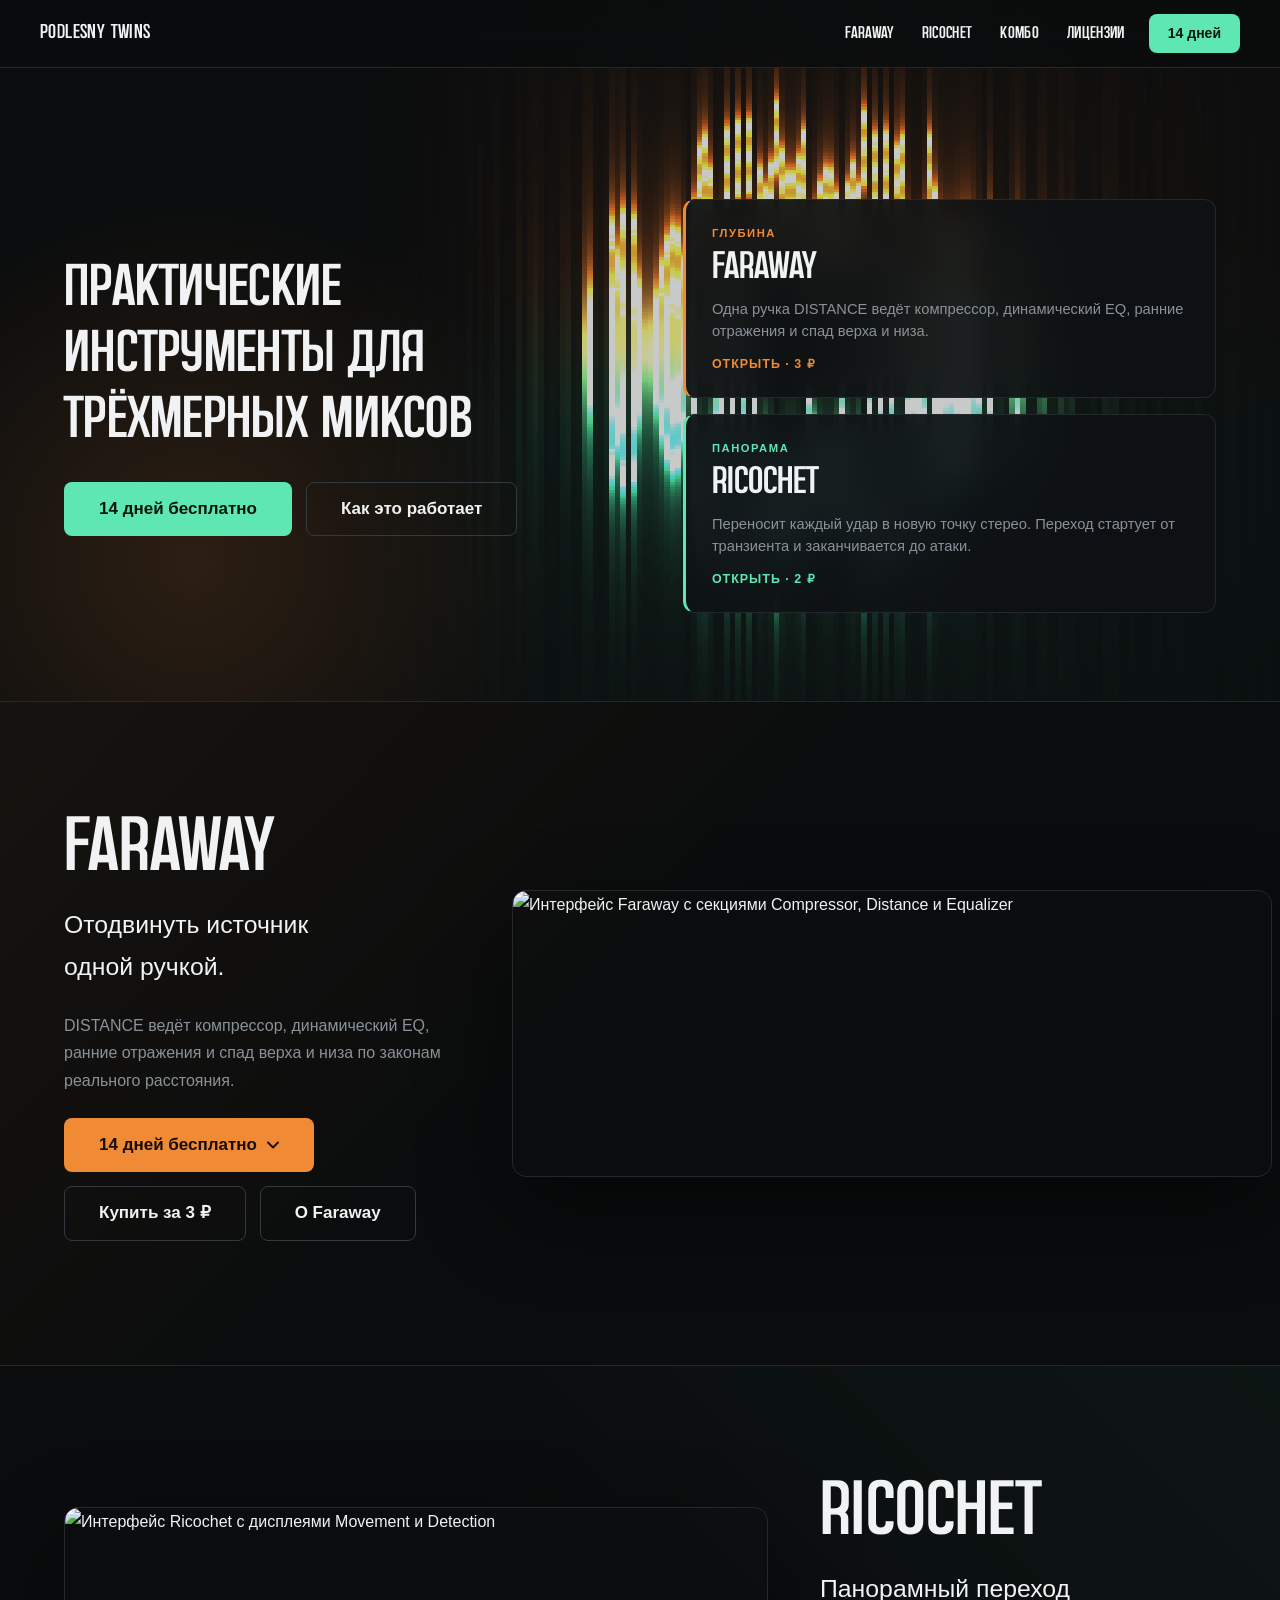
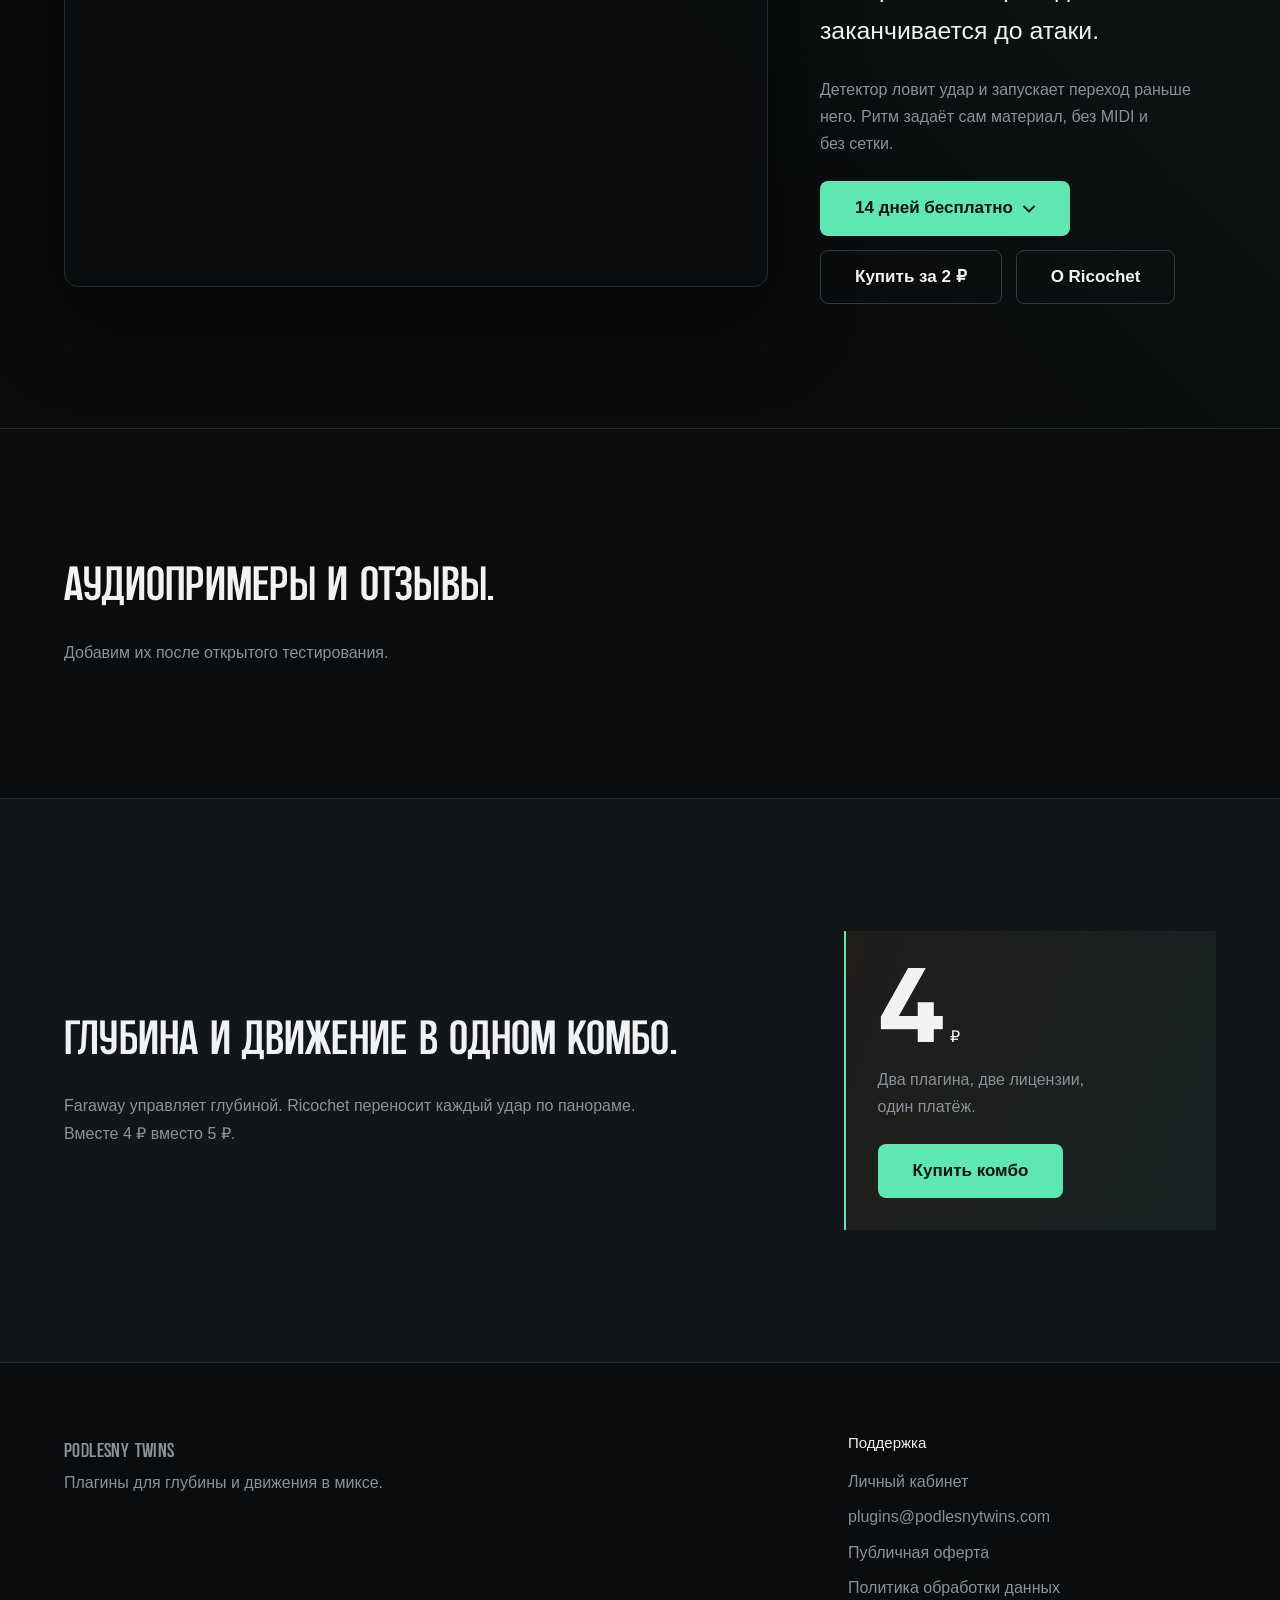
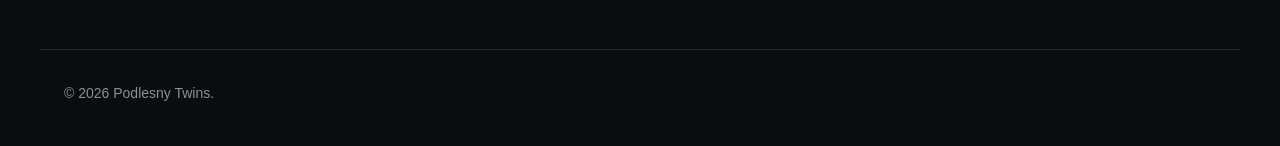
==== commit 9b5a9e77: "fix(home): drop the fine print under the panel buttons The platform matrix now lives in the demo men" ====
--- a/index.html
+++ b/index.html
@@ -2,7 +2,7 @@
 <html lang="ru">
 <head>
   <meta charset="UTF-8">
-  <meta name="viewport" content="width=device-width, initial-scale=1.0">
+  <meta name="viewport" content="width=device-width, initial-scale=1, viewport-fit=cover">
   <title>Faraway и Ricochet — плагины Podlesny Twins</title>
   <meta name="description" content="Faraway строит планы по глубине, Ricochet — движение перкуссии в стерео. Два авторских аудиоплагина Podlesny Twins.">
   <link rel="canonical" href="https://plugins.podlesnytwins.com/">
@@ -22,6 +22,10 @@
   <header class="site-header"><div class="container header-inner">
     <a href="/" class="logo">Podlesny&nbsp;Twins</a>
     <nav class="nav" aria-label="Основная навигация"><a href="/faraway/">Faraway</a><a href="/ricochet/">Ricochet</a><a href="#combo">Комбо</a><a href="/account/">Лицензии</a></nav>
+    <!-- Ниже 860px это единственное действие в шапке: без него на телефоне
+         там оставался один логотип. Ведёт не «на полку» — якорь доезжает до
+         панелей и сразу раскрывает первое меню демо (см. data-open-demo). -->
+    <a class="btn btn-primary btn-small header-buy header-buy--mobile" href="#plugins" data-open-demo>14 дней</a>
   </div></header>
 
   <main>
@@ -36,7 +40,7 @@
         <a class="hero-card hero-card--faraway" href="/faraway/">
           <span class="hero-card-role">Глубина</span>
           <span class="hero-card-name">Faraway</span>
-          <p class="hero-card-promise">Отодвигает источник одной ручкой DISTANCE: компрессия, эквалайзер, ранние отражения и AIR идут вместе.</p>
+          <p class="hero-card-promise">Одна ручка DISTANCE ведёт компрессор, динамический EQ, ранние отражения и спад верха и низа.</p>
           <span class="hero-card-more">Открыть · 3 ₽</span>
         </a>
         <a class="hero-card hero-card--ricochet" href="/ricochet/">
@@ -50,12 +54,12 @@
 
     <section class="product-showcase" id="plugins">
       <article class="product-panel product-panel--faraway"><div class="container product-panel-grid">
-        <div class="product-panel-copy"><p class="eyebrow eyebrow--amber">Глубина</p><h2>Faraway</h2><p class="product-promise">Отодвинуть источник одной ручкой.</p><p>DISTANCE одновременно меняет компрессию, эквалайзер, ранние отражения и AIR.</p><div class="hero-actions"><details class="demo"><summary class="btn btn-amber btn-large">14 дней бесплатно<svg class="demo-caret" width="12" height="8" viewBox="0 0 12 8" fill="none" aria-hidden="true"><path d="M1 1.5 6 6.5l5-5" stroke="currentColor" stroke-width="1.8" stroke-linecap="round" stroke-linejoin="round"/></svg></summary><div class="demo-menu"><a class="demo-option" href="https://api.podlesnytwins.com/files/Faraway-Installer-v1.0.93.pkg"><span class="demo-option-name">macOS</span><span class="demo-option-note">Intel и Apple Silicon · VST3, AU, Standalone</span></a><a class="demo-option" href="https://api.podlesnytwins.com/files/Faraway-Setup-v1.0.93.exe"><span class="demo-option-name">Windows</span><span class="demo-option-note">64-bit · VST3</span></a></div></details><button class="btn btn-secondary btn-large" data-checkout="faraway">Купить за 3 ₽</button><a class="btn btn-secondary btn-large" href="/faraway/">О Faraway</a></div><p class="hero-fine">Все функции, без регистрации и карты. Одна лицензия работает и на macOS (Intel и Apple Silicon), и на Windows. VST3 на обеих системах; AU и Standalone — на macOS.</p></div>
-        <figure class="showcase-shot showcase-shot--wide"><img src="/faraway/assets/faraway-ui.png" alt="Интерфейс Faraway с секциями Compressor, Distance и Equalizer" width="3120" height="1172"></figure>
+        <div class="product-panel-copy"><h2>Faraway</h2><p class="product-promise">Отодвинуть источник одной ручкой.</p><p>DISTANCE ведёт компрессор, динамический EQ, ранние отражения и спад верха и низа по законам реального расстояния.</p><div class="hero-actions"><details class="demo"><summary class="btn btn-amber btn-large">14 дней бесплатно<svg class="demo-caret" width="12" height="8" viewBox="0 0 12 8" fill="none" aria-hidden="true"><path d="M1 1.5 6 6.5l5-5" stroke="currentColor" stroke-width="1.8" stroke-linecap="round" stroke-linejoin="round"/></svg></summary><div class="demo-menu"><a class="demo-option" href="https://api.podlesnytwins.com/files/Faraway-Installer-v1.0.93.pkg"><span class="demo-option-name">macOS</span><span class="demo-option-note">Intel и Apple Silicon · VST3, AU, Standalone</span></a><a class="demo-option" href="https://api.podlesnytwins.com/files/Faraway-Setup-v1.0.93.exe"><span class="demo-option-name">Windows</span><span class="demo-option-note">64-bit · VST3</span></a></div></details><button class="btn btn-secondary btn-large" data-checkout="faraway">Купить за 3 ₽</button><a class="btn btn-secondary btn-large" href="/faraway/">О Faraway</a></div></div>
+        <figure class="showcase-shot showcase-shot--wide"><picture><source type="image/webp" srcset="/faraway/assets/faraway-ui-800.webp 800w, /faraway/assets/faraway-ui-1600.webp 1600w, /faraway/assets/faraway-ui.webp 3120w" sizes="(max-width: 859px) 100vw, (max-width: 1199px) 60vw, 900px"><img src="/faraway/assets/faraway-ui.png" alt="Интерфейс Faraway с секциями Compressor, Distance и Equalizer" width="3120" height="1172" loading="lazy" decoding="async"></picture></figure>
       </div></article>
       <article class="product-panel product-panel--ricochet"><div class="container product-panel-grid product-panel-grid--reverse">
-        <figure class="showcase-shot"><img src="/ricochet/assets/ricochet-ui.png?v=169" alt="Интерфейс Ricochet с дисплеями Movement и Detection" width="1040" height="560"></figure>
-        <div class="product-panel-copy"><p class="eyebrow">Движение</p><h2>Ricochet</h2><p class="product-promise">Панорамный переход заканчивается до атаки.</p><p>Ricochet следует за транзиентами, а не за сеткой. Ритм задаёт сам материал, без MIDI.</p><div class="hero-actions"><details class="demo"><summary class="btn btn-primary btn-large">14 дней бесплатно<svg class="demo-caret" width="12" height="8" viewBox="0 0 12 8" fill="none" aria-hidden="true"><path d="M1 1.5 6 6.5l5-5" stroke="currentColor" stroke-width="1.8" stroke-linecap="round" stroke-linejoin="round"/></svg></summary><div class="demo-menu"><a class="demo-option" href="https://api.podlesnytwins.com/files/Ricochet-Installer-v1.6.15.pkg"><span class="demo-option-name">macOS</span><span class="demo-option-note">Intel и Apple Silicon · VST3, AU, Standalone</span></a><a class="demo-option" href="https://api.podlesnytwins.com/files/Ricochet-Setup-v1.6.15.exe"><span class="demo-option-name">Windows</span><span class="demo-option-note">64-bit · VST3</span></a></div></details><button class="btn btn-secondary btn-large" data-checkout="ricochet">Купить за 2 ₽</button><a class="btn btn-secondary btn-large" href="/ricochet/">О Ricochet</a></div><p class="hero-fine">Все функции, без регистрации и карты. Одна лицензия работает и на macOS (Intel и Apple Silicon), и на Windows. VST3 на обеих системах; AU и Standalone — на macOS.</p></div>
+        <figure class="showcase-shot"><picture><source type="image/webp" srcset="/ricochet/assets/ricochet-ui-800.webp 800w, /ricochet/assets/ricochet-ui.webp 1040w" sizes="(max-width: 859px) 100vw, 640px"><img src="/ricochet/assets/ricochet-ui.png?v=169" alt="Интерфейс Ricochet с дисплеями Movement и Detection" width="1040" height="560" loading="lazy" decoding="async"></picture></figure>
+        <div class="product-panel-copy"><h2>Ricochet</h2><p class="product-promise">Панорамный переход заканчивается до атаки.</p><p>Детектор ловит удар и запускает переход раньше него. Ритм задаёт сам материал, без MIDI и без сетки.</p><div class="hero-actions"><details class="demo"><summary class="btn btn-primary btn-large">14 дней бесплатно<svg class="demo-caret" width="12" height="8" viewBox="0 0 12 8" fill="none" aria-hidden="true"><path d="M1 1.5 6 6.5l5-5" stroke="currentColor" stroke-width="1.8" stroke-linecap="round" stroke-linejoin="round"/></svg></summary><div class="demo-menu"><a class="demo-option" href="https://api.podlesnytwins.com/files/Ricochet-Installer-v1.6.15.pkg"><span class="demo-option-name">macOS</span><span class="demo-option-note">Intel и Apple Silicon · VST3, AU, Standalone</span></a><a class="demo-option" href="https://api.podlesnytwins.com/files/Ricochet-Setup-v1.6.15.exe"><span class="demo-option-name">Windows</span><span class="demo-option-note">64-bit · VST3</span></a></div></details><button class="btn btn-secondary btn-large" data-checkout="ricochet">Купить за 2 ₽</button><a class="btn btn-secondary btn-large" href="/ricochet/">О Ricochet</a></div></div>
       </div></article>
     </section>
 
@@ -67,10 +71,12 @@
     </section>
 
     <section class="section combo" id="combo"><div class="container combo-grid">
-      <div><p class="eyebrow eyebrow--split">Faraway + Ricochet</p><h2>Глубина и движение в одном комбо.</h2><p>Faraway управляет глубиной. Ricochet переносит каждый удар по панораме. Вместе 4 ₽ вместо 5 ₽.</p></div>
+      <div><h2>Глубина и движение в одном комбо.</h2><p>Faraway управляет глубиной. Ricochet переносит каждый удар по панораме. Вместе 4 ₽ вместо 5 ₽.</p></div>
       <div class="combo-buy"><p class="combo-price"><span>4</span> ₽</p><p>Два плагина, две лицензии, один платёж.</p><button class="btn btn-primary btn-large" data-checkout="combo">Купить комбо</button></div>
     </div></section>
   </main>
+
+  <div class="buybar" hidden><span class="buybar-price">Faraway + Ricochet · 4 ₽</span><button class="btn btn-primary btn-small" data-checkout="combo">Купить</button></div>
 
   <footer class="site-footer"><div class="container footer-inner"><div class="footer-col"><a href="/" class="logo">Podlesny&nbsp;Twins</a><p>Плагины для глубины и движения в миксе.</p></div><div class="footer-col"><h4>Поддержка</h4><ul><li><a href="/account/">Личный кабинет</a></li><li><a href="mailto:plugins@podlesnytwins.com">plugins@podlesnytwins.com</a></li><li><a href="/legal/offer/">Публичная оферта</a></li><li><a href="/legal/privacy/">Политика обработки данных</a></li></ul></div></div><div class="container copyright"><p>&copy; 2026 Podlesny Twins.</p></div></footer>
 
--- a/styles.css
+++ b/styles.css
@@ -119,12 +119,16 @@
 @media (min-width: 980px) {
   .product-panel-grid { grid-template-columns: minmax(300px,.72fr) minmax(0,1.28fr); }
   .product-panel-grid--reverse { grid-template-columns: minmax(0,1.28fr) minmax(300px,.72fr); }
-  /* Faraway's window is 2.66:1 against Ricochet's 1.86:1, so in an equal side
-     column it renders 264px tall against 378 and reads as the smaller product.
-     Matching heights side by side would need a 1006px figure and leave 94px for
-     the copy. Give this one panel the full width instead: the copy sits above
-     and the instrument gets the whole container. */
-  .product-panel--faraway .product-panel-grid { grid-template-columns: 1fr; gap: 40px; }
+
+  /* Окно Faraway 2.66:1 против 1.86:1 у Ricochet, поэтому в равной колонке оно
+     даёт 264 px высоты против 378 и читается как меньший продукт. Внутри
+     контейнера +20% не выдать: картинке нужно 845 px, тексту осталось бы 255
+     при его собственном минимуме 300. Растём вправо, в поле между контейнером
+     и краем экрана, и ограничиваем рост ровно тем, что там есть — ширина
+     никогда не больше доступного места, поэтому обрезать нечего. */
+  .product-panel--faraway .showcase-shot {
+    width: min(120%, calc(100% + (100vw - var(--max-width)) / 2 + 16px));
+  }
 }
 
 .combo { background: var(--surface); }
@@ -140,12 +144,13 @@
 .product-panel--faraway .demo { --accent: var(--amber); }
 
 .faraway-page { --accent: var(--amber); --accent-dim: var(--amber-dim); --accent-glow: var(--amber-glow); }
-.faraway-hero-grid { grid-template-columns: 1fr; }
 .faraway-shot img { width: 100%; max-width: 100%; transform: none; }
-@media (min-width: 1000px) {
-  .faraway-hero-grid { grid-template-columns: minmax(320px,.72fr) minmax(0,1.28fr); }
-  .faraway-shot { margin-right: calc((100vw - var(--max-width)) / -2 - 24px); }
-}
+/* Герой Faraway жил на своей сетке — 0.72/1.28 против 1/1.05 у Ricochet, —
+   и колонка текста выходила 392 px против 562. Две страницы одного продукта
+   читались как сделанные разными руками. Сетку и вынос картинки за край
+   задаёт .hero-grid / .hero-shot в общем листе, здесь переопределять нечего:
+   картинки всё равно разной высоты, потому что окна плагинов разной формы,
+   и это честная разница, а не разная вёрстка. */
 
 .depth-map { display: grid; grid-template-columns: repeat(2, 1fr); gap: 8px; }
 .depth-map span { min-height: 96px; display: grid; place-items: center; border: 1px solid var(--border); color: var(--muted); font-size: .78rem; font-weight: 700; letter-spacing: .08em; }
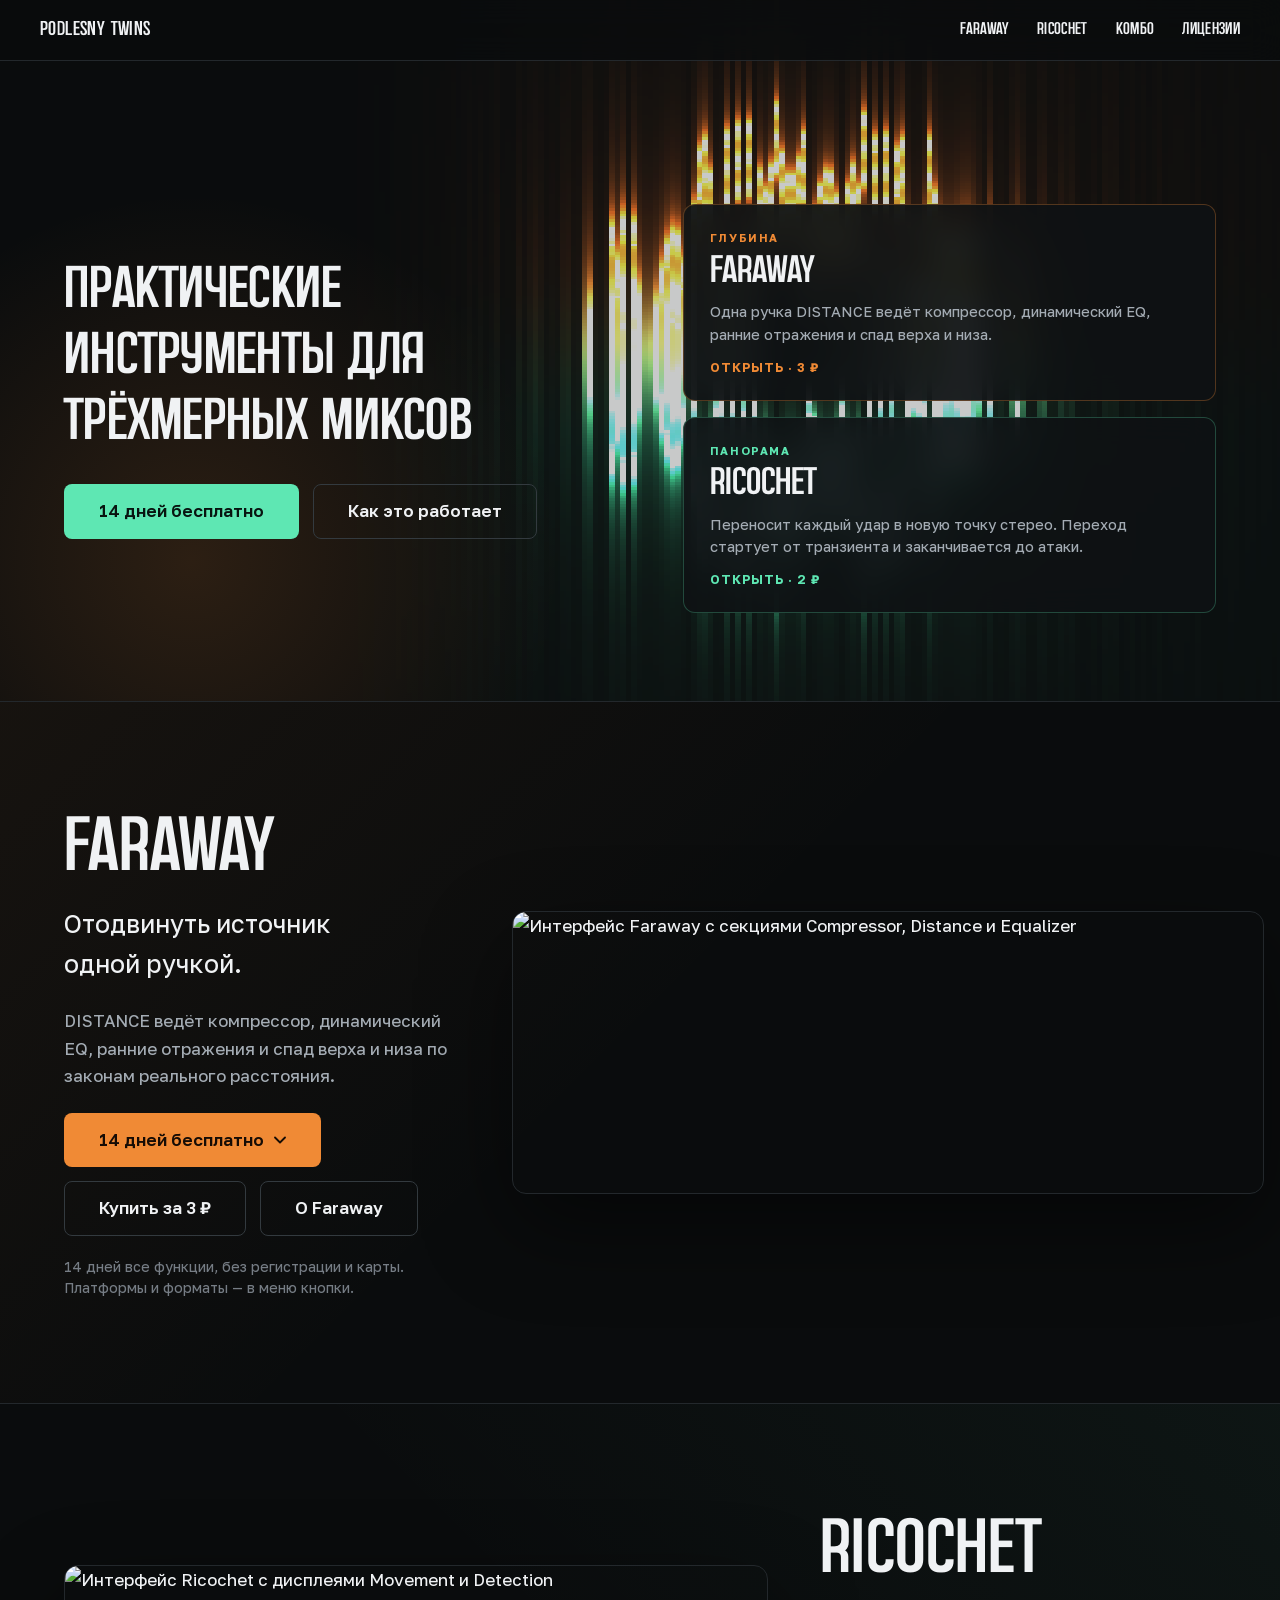
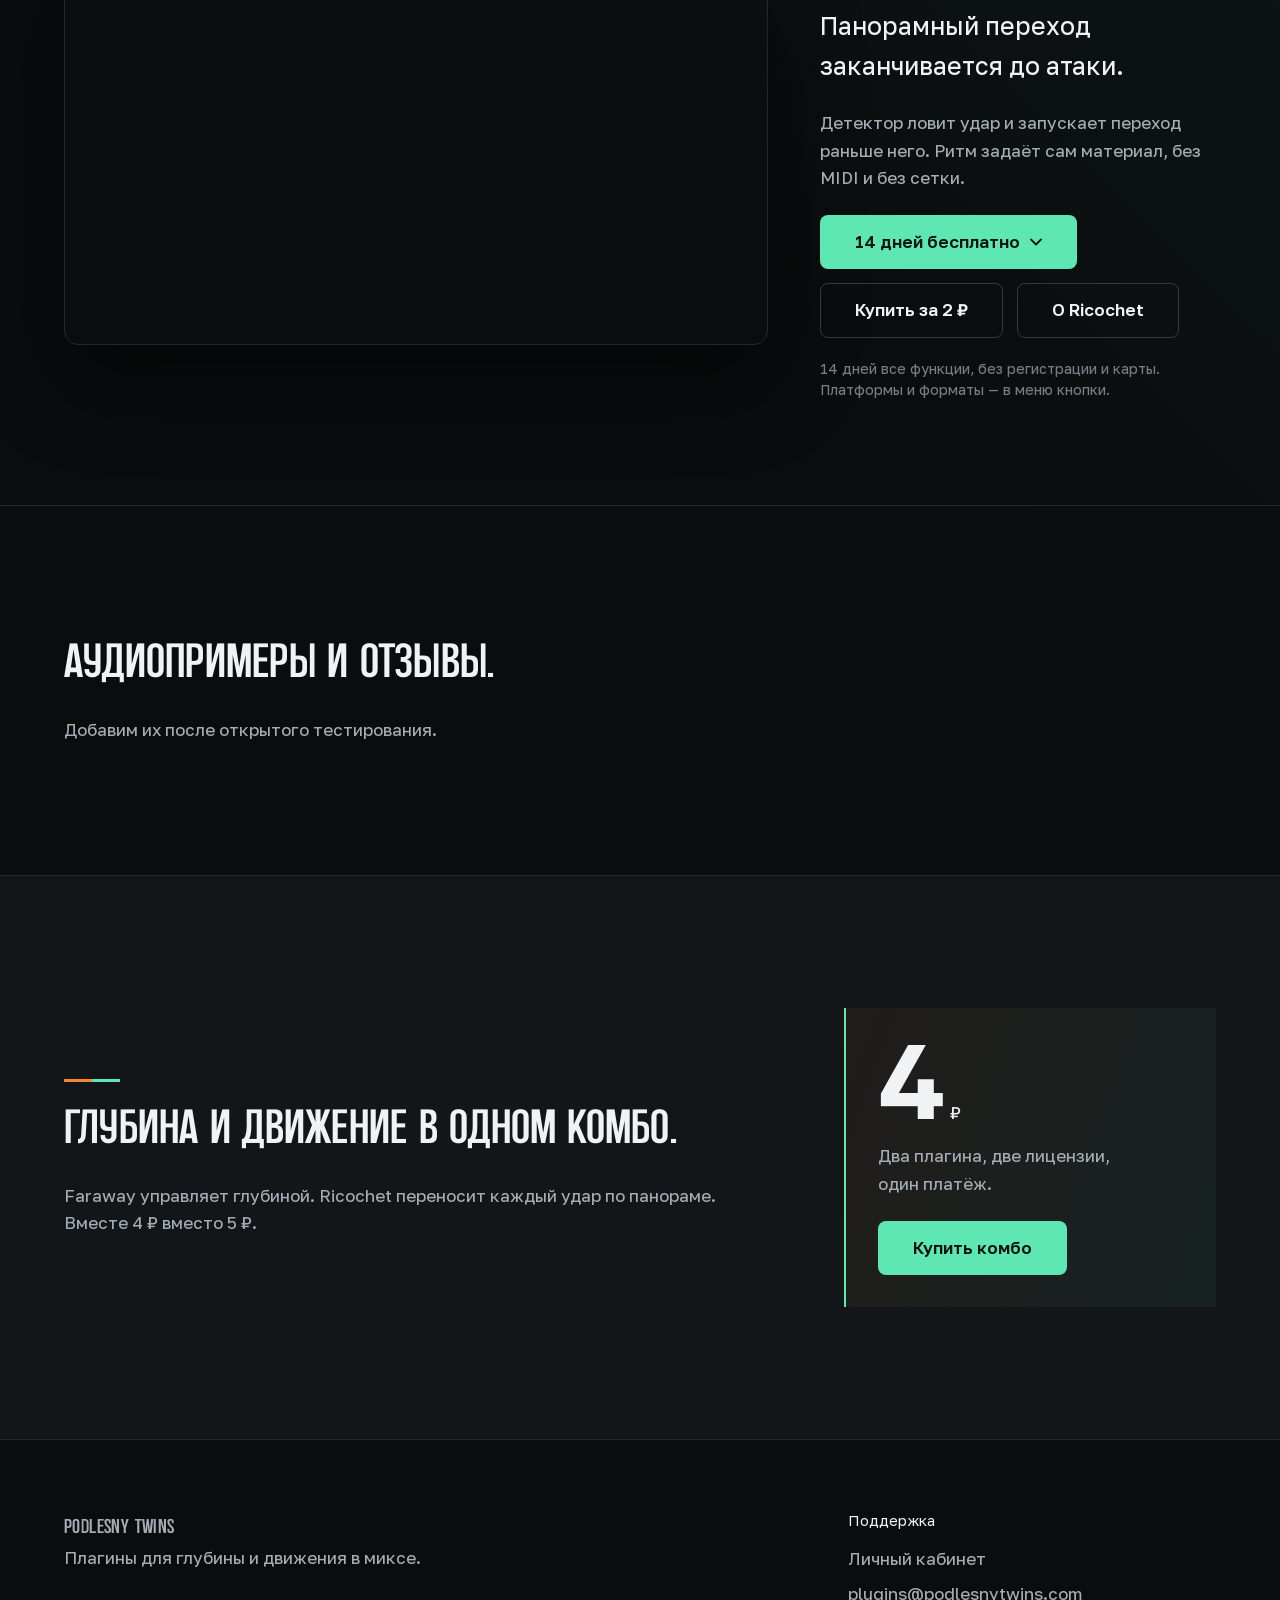
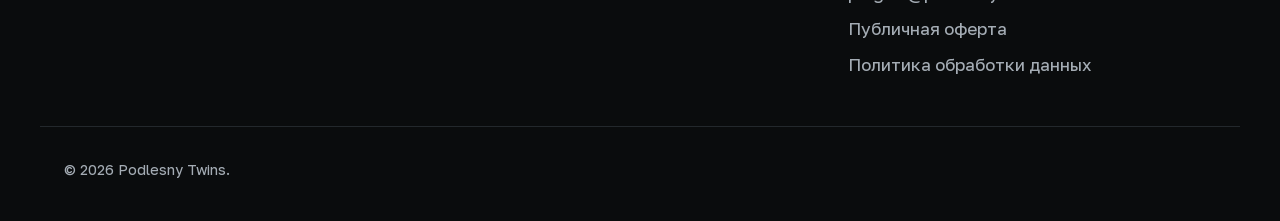
==== commit 68df7494: "type: набрать сайт настоящим шрифтом и переписать описания плагинов В --font-body стоял Work Sans, н" ====
--- a/index.html
+++ b/index.html
@@ -54,12 +54,12 @@
 
     <section class="product-showcase" id="plugins">
       <article class="product-panel product-panel--faraway"><div class="container product-panel-grid">
-        <div class="product-panel-copy"><h2>Faraway</h2><p class="product-promise">Отодвинуть источник одной ручкой.</p><p>DISTANCE ведёт компрессор, динамический EQ, ранние отражения и спад верха и низа по законам реального расстояния.</p><div class="hero-actions"><details class="demo"><summary class="btn btn-amber btn-large">14 дней бесплатно<svg class="demo-caret" width="12" height="8" viewBox="0 0 12 8" fill="none" aria-hidden="true"><path d="M1 1.5 6 6.5l5-5" stroke="currentColor" stroke-width="1.8" stroke-linecap="round" stroke-linejoin="round"/></svg></summary><div class="demo-menu"><a class="demo-option" href="https://api.podlesnytwins.com/files/Faraway-Installer-v1.0.93.pkg"><span class="demo-option-name">macOS</span><span class="demo-option-note">Intel и Apple Silicon · VST3, AU, Standalone</span></a><a class="demo-option" href="https://api.podlesnytwins.com/files/Faraway-Setup-v1.0.93.exe"><span class="demo-option-name">Windows</span><span class="demo-option-note">64-bit · VST3</span></a></div></details><button class="btn btn-secondary btn-large" data-checkout="faraway">Купить за 3 ₽</button><a class="btn btn-secondary btn-large" href="/faraway/">О Faraway</a></div></div>
+        <div class="product-panel-copy"><h2>Faraway</h2><p class="product-promise">Отодвинуть источник одной ручкой.</p><p>DISTANCE ведёт компрессор, динамический EQ, ранние отражения и спад верха и низа по законам реального расстояния.</p><div class="hero-actions"><details class="demo"><summary class="btn btn-amber btn-large">14 дней бесплатно<svg class="demo-caret" width="12" height="8" viewBox="0 0 12 8" fill="none" aria-hidden="true"><path d="M1 1.5 6 6.5l5-5" stroke="currentColor" stroke-width="1.8" stroke-linecap="round" stroke-linejoin="round"/></svg></summary><div class="demo-menu"><a class="demo-option" href="https://api.podlesnytwins.com/files/Faraway-Installer-v1.0.93.pkg"><span class="demo-option-name">macOS</span><span class="demo-option-note">Intel и Apple Silicon · VST3, AU, Standalone</span></a><a class="demo-option" href="https://api.podlesnytwins.com/files/Faraway-Setup-v1.0.93.exe"><span class="demo-option-name">Windows</span><span class="demo-option-note">64-bit · VST3</span></a></div></details><button class="btn btn-secondary btn-large" data-checkout="faraway">Купить за 3 ₽</button><a class="btn btn-secondary btn-large" href="/faraway/">О Faraway</a></div><p class="hero-fine">14 дней все функции, без регистрации и карты. Платформы и форматы — в меню кнопки.</p></div>
         <figure class="showcase-shot showcase-shot--wide"><picture><source type="image/webp" srcset="/faraway/assets/faraway-ui-800.webp 800w, /faraway/assets/faraway-ui-1600.webp 1600w, /faraway/assets/faraway-ui.webp 3120w" sizes="(max-width: 859px) 100vw, (max-width: 1199px) 60vw, 900px"><img src="/faraway/assets/faraway-ui.png" alt="Интерфейс Faraway с секциями Compressor, Distance и Equalizer" width="3120" height="1172" loading="lazy" decoding="async"></picture></figure>
       </div></article>
       <article class="product-panel product-panel--ricochet"><div class="container product-panel-grid product-panel-grid--reverse">
         <figure class="showcase-shot"><picture><source type="image/webp" srcset="/ricochet/assets/ricochet-ui-800.webp 800w, /ricochet/assets/ricochet-ui.webp 1040w" sizes="(max-width: 859px) 100vw, 640px"><img src="/ricochet/assets/ricochet-ui.png?v=169" alt="Интерфейс Ricochet с дисплеями Movement и Detection" width="1040" height="560" loading="lazy" decoding="async"></picture></figure>
-        <div class="product-panel-copy"><h2>Ricochet</h2><p class="product-promise">Панорамный переход заканчивается до атаки.</p><p>Детектор ловит удар и запускает переход раньше него. Ритм задаёт сам материал, без MIDI и без сетки.</p><div class="hero-actions"><details class="demo"><summary class="btn btn-primary btn-large">14 дней бесплатно<svg class="demo-caret" width="12" height="8" viewBox="0 0 12 8" fill="none" aria-hidden="true"><path d="M1 1.5 6 6.5l5-5" stroke="currentColor" stroke-width="1.8" stroke-linecap="round" stroke-linejoin="round"/></svg></summary><div class="demo-menu"><a class="demo-option" href="https://api.podlesnytwins.com/files/Ricochet-Installer-v1.6.15.pkg"><span class="demo-option-name">macOS</span><span class="demo-option-note">Intel и Apple Silicon · VST3, AU, Standalone</span></a><a class="demo-option" href="https://api.podlesnytwins.com/files/Ricochet-Setup-v1.6.15.exe"><span class="demo-option-name">Windows</span><span class="demo-option-note">64-bit · VST3</span></a></div></details><button class="btn btn-secondary btn-large" data-checkout="ricochet">Купить за 2 ₽</button><a class="btn btn-secondary btn-large" href="/ricochet/">О Ricochet</a></div></div>
+        <div class="product-panel-copy"><h2>Ricochet</h2><p class="product-promise">Панорамный переход заканчивается до атаки.</p><p>Детектор ловит удар и запускает переход раньше него. Ритм задаёт сам материал, без MIDI и без сетки.</p><div class="hero-actions"><details class="demo"><summary class="btn btn-primary btn-large">14 дней бесплатно<svg class="demo-caret" width="12" height="8" viewBox="0 0 12 8" fill="none" aria-hidden="true"><path d="M1 1.5 6 6.5l5-5" stroke="currentColor" stroke-width="1.8" stroke-linecap="round" stroke-linejoin="round"/></svg></summary><div class="demo-menu"><a class="demo-option" href="https://api.podlesnytwins.com/files/Ricochet-Installer-v1.6.15.pkg"><span class="demo-option-name">macOS</span><span class="demo-option-note">Intel и Apple Silicon · VST3, AU, Standalone</span></a><a class="demo-option" href="https://api.podlesnytwins.com/files/Ricochet-Setup-v1.6.15.exe"><span class="demo-option-name">Windows</span><span class="demo-option-note">64-bit · VST3</span></a></div></details><button class="btn btn-secondary btn-large" data-checkout="ricochet">Купить за 2 ₽</button><a class="btn btn-secondary btn-large" href="/ricochet/">О Ricochet</a></div><p class="hero-fine">14 дней все функции, без регистрации и карты. Платформы и форматы — в меню кнопки.</p></div>
       </div></article>
     </section>
 
--- a/ricochet/styles.css
+++ b/ricochet/styles.css
@@ -12,6 +12,46 @@
   font-weight: 700;
   font-style: normal;
   font-display: swap;
+}
+
+/* Golos Text — Paratype, Александра Королькова и Виталий Кузьмин, SIL OFL 1.1.
+   Копия лицензии лежит рядом со шрифтом.
+
+   Зачем он тут. В --font-body был прописан Work Sans, но он НЕ грузился ни
+   одним @font-face и кириллицы в нём нет вообще. То есть весь мелкий русский
+   текст сайта рисовался системным шрифтом посетителя: SF Pro на маке, Segoe UI
+   на винде. Два разных сайта, ни один не выбран.
+   Golos сделан Паратайпом под экранное чтение по-русски: высокий рост строчных,
+   свободная межбуквенная, простые формы. Ровно то, что нужно подписи в 13-14 px
+   на почти чёрном фоне.
+   Один вариативный файл на подмножество, вес 400-900 — отдельные начертания
+   не грузим. Всего ~79 КБ на три подмножества.
+   latin-ext здесь не роскошь: в нём живёт ₽ (U+20BD), а рубль на этом сайте
+   в каждом втором блоке. Без него знак валюты падал бы в системный шрифт
+   посреди строки. */
+@font-face {
+  font-family: 'Golos Text';
+  src: url('assets/fonts/GolosText-cyrillic.woff2') format('woff2');
+  font-weight: 400 900;
+  font-style: normal;
+  font-display: swap;
+  unicode-range: U+0301, U+0400-045F, U+0490-0491, U+04B0-04B1, U+2116;
+}
+@font-face {
+  font-family: 'Golos Text';
+  src: url('assets/fonts/GolosText-latin.woff2') format('woff2');
+  font-weight: 400 900;
+  font-style: normal;
+  font-display: swap;
+  unicode-range: U+0000-00FF, U+0131, U+0152-0153, U+02BB-02BC, U+02C6, U+02DA, U+02DC, U+0304, U+0308, U+0329, U+2000-206F, U+20AC, U+2122, U+2191, U+2193, U+2212, U+2215, U+FEFF, U+FFFD;
+}
+@font-face {
+  font-family: 'Golos Text';
+  src: url('assets/fonts/GolosText-latin-ext.woff2') format('woff2');
+  font-weight: 400 900;
+  font-style: normal;
+  font-display: swap;
+  unicode-range: U+0100-02BA, U+02BD-02C5, U+02C7-02CC, U+02CE-02D7, U+02DD-02FF, U+0304, U+0308, U+0329, U+1D00-1DBF, U+1E00-1E9F, U+1EF2-1EFF, U+2020, U+20A0-20AB, U+20AD-20C0, U+2113, U+2C60-2C7F, U+A720-A7FF;
 }
 
 /* Reset & base */
@@ -26,20 +66,34 @@
   --border: #23282c;
   --border-strong: #333a3f;
   --text: #f0f2f4;
-  --muted: #8a9199;
+  /* Подзаголовок героя — не body и не заголовок. Без своего токена он брался
+     из --muted и садился в один тон со сноской под кнопками: три роли одним
+     серым. */
+  --lead: #d3d8dd;
+  /* было #8a9199 — 6:1, проходит AA и всё равно читается вяло: на лендинге
+     основной текст не должен выглядеть отключённым. #a4acb4 даёт 8.4:1. */
+  --muted: #a4acb4;
+  /* Мета и юридический мелкий шрифт: ступень ниже --muted, чтобы спецификация
+     не спорила с текстом. Контраст на --bg = 4.6:1, порог AA держится. */
+  --meta: #767d85;
   --accent: #5ee7b3;
   --accent-dim: #3d9e7a;
   --accent-glow: rgba(94, 231, 179, 0.15);
   --danger: #ff8080;
   --max-width: 1200px;
   --font-display: 'SaarSP', 'LiteralBold', Arial, sans-serif;
-  --font-body: 'Work Sans', -apple-system, BlinkMacSystemFont, 'Segoe UI', 'Helvetica Neue', Arial, sans-serif;
+  --font-body: 'Golos Text', -apple-system, BlinkMacSystemFont, 'Segoe UI', 'Helvetica Neue', Arial, sans-serif;
   --ease-out: cubic-bezier(0.16, 1, 0.3, 1);
 
   --z-sticky: 100;
   --z-buybar: 200;
 }
 
+/* Корень намеренно остаётся браузерным (16 px). Через него легко поднять
+   весь сайт одной строкой — но тогда вместе с текстом едут заголовки (у них
+   clamp с rem-границами), кнопки с паддингами в px и вся раскладка.
+   Крупный текст здесь уже настроен, чинить надо было только мелкий, поэтому
+   размеры подняты точечно по ролям ниже, а не корнем. */
 html {
   scroll-behavior: smooth;
 }
@@ -55,13 +109,34 @@
   font-family: var(--font-body);
   background: var(--bg);
   color: var(--text);
-  line-height: 1.7;
-  -webkit-font-smoothing: antialiased;
+  /* 17 px вместо браузерных 16. Крупный текст на странице уже настроен,
+     поэтому размер поднят здесь, а не в html: заголовки живут в clamp с
+     rem-границами и от смены корня поехали бы вместе с раскладкой. */
+  font-size: 1.0625rem;
+  line-height: 1.6;
+  /* Golos вариативный, 400-900. На почти чёрном фоне Regular выглядит рыхлым:
+     светлый штрих на тёмном визуально худеет. 450 возвращает вес, которого
+     ждёшь от 400 на белом, и не читается как полужирный. */
+  font-weight: 450;
+  /* Было antialiased. На тёмной теме это ровно тот переключатель, который
+     срезает у светлого текста часть штриха и делает его серым и «мыльным».
+     Оставляем субпиксельное сглаживание: тот же шрифт, тот же размер, но
+     буквы снова плотные. */
+  -webkit-font-smoothing: auto;
+  -moz-osx-font-smoothing: auto;
+  text-rendering: optimizeLegibility;
 }
 
 img {
   max-width: 100%;
   height: auto;
+  display: block;
+}
+
+/* Скриншоты плагинов завёрнуты в <picture> ради webp-варианта (PNG Faraway —
+   1.4 МБ, webp на 800 px — 15 КБ). Обёртка по умолчанию inline и добавляет
+   строчный отступ под картинкой внутри figure с overflow: hidden. */
+picture {
   display: block;
 }
 
@@ -142,6 +217,13 @@
   }
   .site-header .header-buy {
     display: inline-flex;
+  }
+  /* Кнопка главной существует только ради телефона, где в шапке иначе один
+     логотип. На десктопе там уже есть .nav со ссылками на оба продукта, и
+     раньше кнопки не было — не меняем то, что решено. Правило идёт после
+     общего, специфичность та же, поэтому побеждает порядком. */
+  .site-header .header-buy--mobile {
+    display: none;
   }
 }
 
@@ -282,27 +364,34 @@
     grid-template-columns: minmax(0, 1fr) minmax(0, 1.05fr);
     gap: 64px;
   }
-  /* the plugin is the hero: let the shot run past the container edge */
-  .hero-shot {
-    margin-right: calc((100vw - var(--max-width)) / -2 - 24px);
-  }
 }
 
 .hero-copy h1 {
   max-width: 15ch;
 }
 
+/* Строка форматов — спецификация, а не текст. Разрядка и ступень вниз по
+   тону отделяют её от заголовка; без этого она читалась как первая строка
+   абзаца и утяжеляла вход в экран. */
 .hero-meta {
   font-size: 0.875rem;
   font-weight: 500;
-  color: var(--muted);
-  margin-bottom: 20px;
-}
-
+  letter-spacing: 0.05em;
+  color: var(--meta);
+  margin-bottom: 22px;
+}
+
+/* Второй голос страницы. Был набран как body: тот же серый, тот же
+   межстрочный 1.7 — и обещание продукта весило меньше сноски про демо.
+   Мера 40ch держит его в три строки максимум при любой ширине. */
 .hero-sub {
-  max-width: 52ch;
+  max-width: 40ch;
   margin-bottom: 36px;
-  font-size: clamp(1.0625rem, 1.4vw, 1.1875rem);
+  font-size: clamp(1.1875rem, 1.7vw, 1.4375rem);
+  line-height: 1.42;
+  letter-spacing: -0.005em;
+  color: var(--lead);
+  text-wrap: balance;
 }
 
 .hero-actions {
@@ -411,9 +500,14 @@
   .demo-caret { transition: none; }
 }
 
+/* Условия демо под кнопками. Держим одной строкой на десктопе: всё, что
+   длиннее, — это уже лицензия и платформы, им место в блоке цены. */
 .hero-fine {
+  max-width: 52ch;
+  margin-bottom: 0;
   font-size: 0.875rem;
-  margin-bottom: 0;
+  line-height: 1.55;
+  color: var(--meta);
 }
 
 .hero-shot {
@@ -423,6 +517,16 @@
   border: 1px solid var(--border);
   background: var(--surface);
   box-shadow: 0 48px 120px rgba(0, 0, 0, 0.6), 0 0 90px -40px var(--accent-glow);
+}
+
+/* Плагин и есть герой: скриншот выходит за край контейнера в поле до края
+   экрана. Объявление стоит ЗДЕСЬ, после `margin: 0` выше, а не в медиаблоке
+   в начале файла, где оно пролежало мёртвым: медиазапрос не добавляет
+   специфичности, поэтому более позднее `margin: 0` его перебивало и выноса
+   не было ни на одной странице. У Faraway он был только потому, что
+   дублировался отдельным правилом в /styles.css — лист грузится вторым. */
+@media (min-width: 1000px) {
+  .hero-shot { margin-right: calc((100vw - var(--max-width)) / -2 - 24px); }
 }
 
 /* Split layout */
@@ -503,7 +607,9 @@
 
 .step p {
   margin-bottom: 0;
-  font-size: 0.9375rem;
+  max-width: 34ch;
+  font-size: 1rem;
+  line-height: 1.55;
 }
 
 .section-note {
@@ -511,7 +617,7 @@
   padding-top: 28px;
   border-top: 1px solid var(--border);
   color: var(--muted);
-  font-size: 0.9375rem;
+  font-size: 1rem;
   max-width: none;
 }
 
@@ -540,17 +646,33 @@
   border-bottom: none;
 }
 
+/* Имя модуля — объект, а не выделенное жирным слово. Раньше dt и dd шли одним
+   Work Sans с разницей в 100 весов, и список читался как четыре одинаковых
+   серых абзаца. Дисплейный шрифт даёт настоящую ступень и рифмуется с шапкой
+   плагина, где модули подписаны так же.
+   ВНИМАНИЕ: в SaarSP нет цифр. Не ставьте в <dt> числа — упадёт в Arial
+   посреди строки. Числа живут в .control-group dt, он остался на body. */
 .case dt {
-  font-family: var(--font-body);
-  font-weight: 600;
-  font-size: 1.0625rem;
-  color: var(--text);
+  font-family: var(--font-display);
+  font-weight: 400;
+  font-size: clamp(1.5rem, 1.9vw, 1.875rem);
+  line-height: 1.15;
+  letter-spacing: 0.035em;
+  color: #fff;
+  /* body стоит на antialiased — на тёмном фоне это срезает у светлого текста
+     примерно четверть штриха. Заголовки крупные и переживают, а узкий SaarSP
+     в размере подписи от этого становился серым и рыхлым. Возвращаем
+     субпиксельное сглаживание точечно: тот же шрифт, тот же размер, но
+     штрих снова полный. */
+  -webkit-font-smoothing: auto;
+  -moz-osx-font-smoothing: auto;
 }
 
 .case dd {
   margin: 0;
-  color: var(--muted);
-  max-width: 62ch;
+  max-width: 58ch;
+  line-height: 1.55;
+  color: var(--muted);
 }
 
 /* Controls */
@@ -891,6 +1013,14 @@
   transform: translateY(0);
 }
 
+/* Открытый чекаут прячет бар: на телефоне он иначе лежит поверх нижней части
+   формы — как раз там, где кнопка оплаты. Через :has, без JS, поэтому
+   работает и когда диалог открыт не нашим обработчиком. */
+body:has(dialog[open]) .buybar,
+body:has(details.demo[open]) .buybar {
+  transform: translateY(100%);
+}
+
 .buybar-price {
   font-size: 0.9375rem;
   font-weight: 600;
@@ -899,6 +1029,112 @@
 @media (min-width: 860px) {
   .buybar {
     display: none;
+  }
+}
+
+/* ─────────────────────────────────────────────────────────────────────────
+   МОБИЛЬНАЯ ВИТРИНА — единый блок, ниже десктопного контракта (860px).
+
+   Весь остальной лист построен на min-width, поэтому мобильные правила
+   собраны здесь, в одном месте, а не размазаны по файлу. Граница 860 не
+   случайна: ровно на ней включаются .nav и .header-buy, то есть это и есть
+   переход «телефон/планшет → десктоп». Не заводите отдельный 980/1000 для
+   шапки и кнопок — там другой контракт, двухколоночный герой.
+
+   Измерение, из которого всё следует: кнопке «14 дней бесплатно» нужно
+   269 px, а колонка на экране 390 px даёт 342 px. Две .btn-large в строку
+   не помещаются ни при какой вёрстке — отсюда столбик, а не уменьшение
+   шрифта и не сокращение подписей.
+   ───────────────────────────────────────────────────────────────────────── */
+@media (max-width: 859px) {
+
+  /* --- Кнопки: только столбик, только на всю ширину --- */
+  .hero-actions {
+    flex-direction: column;
+    align-items: stretch;
+    gap: 12px;
+  }
+
+  .hero-actions .btn,
+  .hero-actions .demo,
+  .hero-actions .demo > summary {
+    width: 100%;
+  }
+
+  .btn {
+    min-height: 48px;
+    /* текст кнопки не клипится никогда: лучше две строки, чем обрезок */
+    white-space: normal;
+    text-align: center;
+  }
+
+  /* --- Меню демо: на всю ширину колонки, а не max-content за краем --- */
+  .demo {
+    display: flex;
+  }
+
+  .demo-menu {
+    left: 0;
+    right: 0;
+    width: auto;
+    max-width: none;
+  }
+
+  .demo-option {
+    min-height: 48px;
+  }
+
+  /* --- Шапка: бренд + покупка. Якорное меню на телефон не тащим --- */
+  .site-header .header-buy {
+    display: inline-flex;
+    /* компактнее десктопной: рядом с логотипом на 320 px места мало */
+    padding: 10px 16px;
+    min-height: 40px;
+    font-size: 0.875rem;
+  }
+
+  .logo {
+    font-size: 1.0625rem;
+  }
+
+  .header-inner {
+    gap: 12px;
+  }
+
+  /* --- Под липким баром покупки должен оставаться воздух --- */
+  body:has(.buybar) .site-footer {
+    padding-bottom: calc(88px + env(safe-area-inset-bottom));
+  }
+
+  /* --- Чекаут --- */
+  .checkout {
+    padding: 24px 20px;
+    /* с открытой клавиатурой форма выше экрана: даём ей прокрутиться внутри */
+    max-height: 100dvh;
+    overflow-y: auto;
+  }
+
+  /* 16 px — не вкусовщина, а порог: на всём, что меньше, Safari на iOS
+     зумит страницу при фокусе в поле и обратно уже не отъезжает. */
+  .field input {
+    font-size: 16px;
+    min-height: 48px;
+  }
+
+  .checkout-submit {
+    width: 100%;
+  }
+
+  .checkout-close {
+    width: 44px;
+    height: 44px;
+    top: 8px;
+    right: 8px;
+  }
+
+  /* заголовок не должен подлезать под крестик */
+  .checkout > h2 {
+    padding-right: 44px;
   }
 }
 
--- a/styles.css
+++ b/styles.css
@@ -12,22 +12,19 @@
 .btn-amber:hover { background: var(--amber-bright); box-shadow: 0 0 36px var(--amber-glow); }
 .btn-amber:disabled { background: var(--amber-dim); cursor: progress; }
 
-.eyebrow {
-  margin: 0 0 16px;
-  color: var(--accent);
-  font-size: .75rem;
-  font-weight: 700;
-  letter-spacing: .14em;
-  text-transform: uppercase;
-}
-.eyebrow--amber { color: var(--amber); }
-.eyebrow--split { color: var(--text); }
-.eyebrow--split::before {
+/* Надзаголовки (.eyebrow) убраны со всех страниц: они были прямо перечислены
+   в анти-референсах PRODUCT.md, а на деле стояли над каждой второй секцией и
+   отбирали у заголовка первую строку. «Одна макрокоманда» / «Зачем» / «Комбо»
+   не несли ничего, чего нет в самом заголовке.
+   Двухцветная черта из .eyebrow--split была единственной живой деталью в той
+   строке, поэтому она переехала на сам заголовок комбо-блока. */
+.combo-band h2::before,
+.combo h2::before {
   content: "";
-  display: inline-block;
-  width: 42px;
-  height: 2px;
-  margin: 0 12px 3px 0;
+  display: block;
+  width: 56px;
+  height: 3px;
+  margin-bottom: 22px;
   background: linear-gradient(90deg, var(--amber) 0 50%, var(--accent) 50%);
 }
 
@@ -53,7 +50,6 @@
   gap: 6px;
   padding: 24px 26px 22px;
   border: 1px solid var(--border);
-  border-left-width: 3px;
   border-radius: 12px;
   /* карточки лежат поверх шейдера, поэтому фон почти непрозрачный: иначе кольца съедают текст */
   background: rgba(15, 18, 20, .92);
@@ -68,12 +64,16 @@
 .hero-card-name { font-family: var(--font-display); font-size: clamp(1.9rem, 3vw, 2.5rem); line-height: 1; color: var(--text); }
 .hero-card-promise { margin: 4px 0 0; font-size: .92rem; line-height: 1.5; }
 .hero-card-more { margin-top: 6px; font-size: .78rem; font-weight: 700; letter-spacing: .08em; text-transform: uppercase; color: var(--text); }
-.hero-card--faraway { border-left-color: var(--amber); }
+/* Цвет продукта раньше держался на 3-пиксельной планке слева — самом узнаваемом
+   штампе сгенерированных интерфейсов. Он и так звучит дважды: в подписи роли и
+   в строке «Открыть». Достаточно подкрасить саму рамку в 1 px и дать ей выйти
+   в полный тон на ховере. */
+.hero-card--faraway { border-color: rgba(240, 138, 53, .3); }
 .hero-card--faraway .hero-card-role, .hero-card--faraway .hero-card-more { color: var(--amber); }
-.hero-card--faraway:hover { border-color: var(--amber-dim); border-left-color: var(--amber); }
-.hero-card--ricochet { border-left-color: var(--accent); }
+.hero-card--faraway:hover { border-color: var(--amber); }
+.hero-card--ricochet { border-color: rgba(94, 231, 179, .26); }
 .hero-card--ricochet .hero-card-role, .hero-card--ricochet .hero-card-more { color: var(--accent); }
-.hero-card--ricochet:hover { border-color: var(--accent-dim); border-left-color: var(--accent); }
+.hero-card--ricochet:hover { border-color: var(--accent); }
 
 /* Шейдер живёт слоем самой секции, а не карточкой: маска растворяет его в фоне. */
 .hero-shader {
@@ -95,13 +95,20 @@
   .home-lead { max-width: 34ch; }
 }
 @media (max-width: 979px) {
-  /* на узких экранах текст ложится поверх шейдера — уводим его вниз и гасим */
-  /* в одну колонку текст ложится прямо на кольца, поэтому уводим их под CTA и гасим */
+  /* Кольца на узком раньше гасились до .32 — и это был худший из вариантов:
+     WebGL всё равно считался каждый кадр (в hero-shader.js нет отключения по
+     ширине, только по prefers-reduced-motion), то есть батарея тратилась, а
+     фона не было. Возвращаем ту же насыщенность, что на десктопе.
+
+     Читаемость держит не гашение, а маска: верхняя часть экрана, где лежат
+     заголовок и подзаголовок, остаётся чистой, кольца набирают полную силу
+     ниже — там, где карточки продуктов, а у них собственный почти
+     непрозрачный фон с блюром. Текст поверх колец не оказывается нигде. */
   .hero-shader {
     width: 100%;
-    opacity: .32;
-    -webkit-mask-image: linear-gradient(180deg, transparent 58%, #000 88%);
-    mask-image: linear-gradient(180deg, transparent 58%, #000 88%);
+    opacity: .72;
+    -webkit-mask-image: linear-gradient(180deg, transparent 30%, #000 62%);
+    mask-image: linear-gradient(180deg, transparent 30%, #000 62%);
   }
 }
 
@@ -125,9 +132,13 @@
      контейнера +20% не выдать: картинке нужно 845 px, тексту осталось бы 255
      при его собственном минимуме 300. Растём вправо, в поле между контейнером
      и краем экрана, и ограничиваем рост ровно тем, что там есть — ширина
-     никогда не больше доступного места, поэтому обрезать нечего. */
+     никогда не больше доступного места, поэтому обрезать нечего.
+     max(100%,…) — не украшение: ниже 1200 px слагаемое отрицательное, и без
+     этого пола min() выбирал именно его, из-за чего в полосе 980-1168 px
+     картинка СЖИМАЛАСЬ (на 980 давала 460 px против 554 у колонки). Полные
+     +20% наступают примерно с 1450 px, ниже - сколько поля физически есть. */
   .product-panel--faraway .showcase-shot {
-    width: min(120%, calc(100% + (100vw - var(--max-width)) / 2 + 16px));
+    width: max(100%, min(120%, calc(100% + (100vw - var(--max-width)) / 2 + 8px)));
   }
 }
 
@@ -147,8 +158,12 @@
 .faraway-shot img { width: 100%; max-width: 100%; transform: none; }
 /* Герой Faraway жил на своей сетке — 0.72/1.28 против 1/1.05 у Ricochet, —
    и колонка текста выходила 392 px против 562. Две страницы одного продукта
-   читались как сделанные разными руками. Сетку и вынос картинки за край
-   задаёт .hero-grid / .hero-shot в общем листе, здесь переопределять нечего:
+   читались как сделанные разными руками. Сетку задаёт .hero-grid — но НЕ из общего листа:
+   /styles.css грузится вторым, поэтому побеждает правило отсюда (строка ~93,
+   медиазапрос 980px). Правило в ricochet/styles.css мертво. Кто будет сужать
+   этот файл до одной главной — сперва перенесите ту строку, иначе колонки
+   продуктовых страниц молча поедут. Вынос за край живёт в общем листе, ниже
+   блока .hero-shot, который его раньше глушил. Здесь переопределять нечего:
    картинки всё равно разной высоты, потому что окна плагинов разной формы,
    и это честная разница, а не разная вёрстка. */
 
@@ -160,9 +175,18 @@
 .combo-band { background: linear-gradient(110deg, rgba(240,138,53,.055), rgba(94,231,179,.045)); }
 
 @media (max-width: 680px) {
-  .home-hero { min-height: auto; padding-top: 124px; }
+  /* min-height нужен не ради воздуха, а ради фона: при auto секция
+     схлопывается по контенту, и кольцам просто негде развернуться —
+     от шейдера остаётся полоска. */
+  .home-hero { min-height: 84svh; padding-top: 124px; }
   .product-panel { padding: 76px 0; }
   /* was 175% + pan: on a phone that showed roughly the middle third of the
      plugin and read as a broken image rather than a close-up */
   .showcase-shot--wide img, .faraway-shot img { width: 100%; transform: none; }
+
+  /* Та же болезнь у кропа секции контролов: 242% ширины на 390 px показывали
+     середину прибора без краёв — читалось как битая картинка, а не крупный
+     план. На телефоне лучше весь прибор мелким, чем треть крупно. */
+  .faraway-control-shot { aspect-ratio: 2.66 / 1; }
+  .faraway-control-shot img { width: 100%; height: auto; object-fit: contain; }
 }
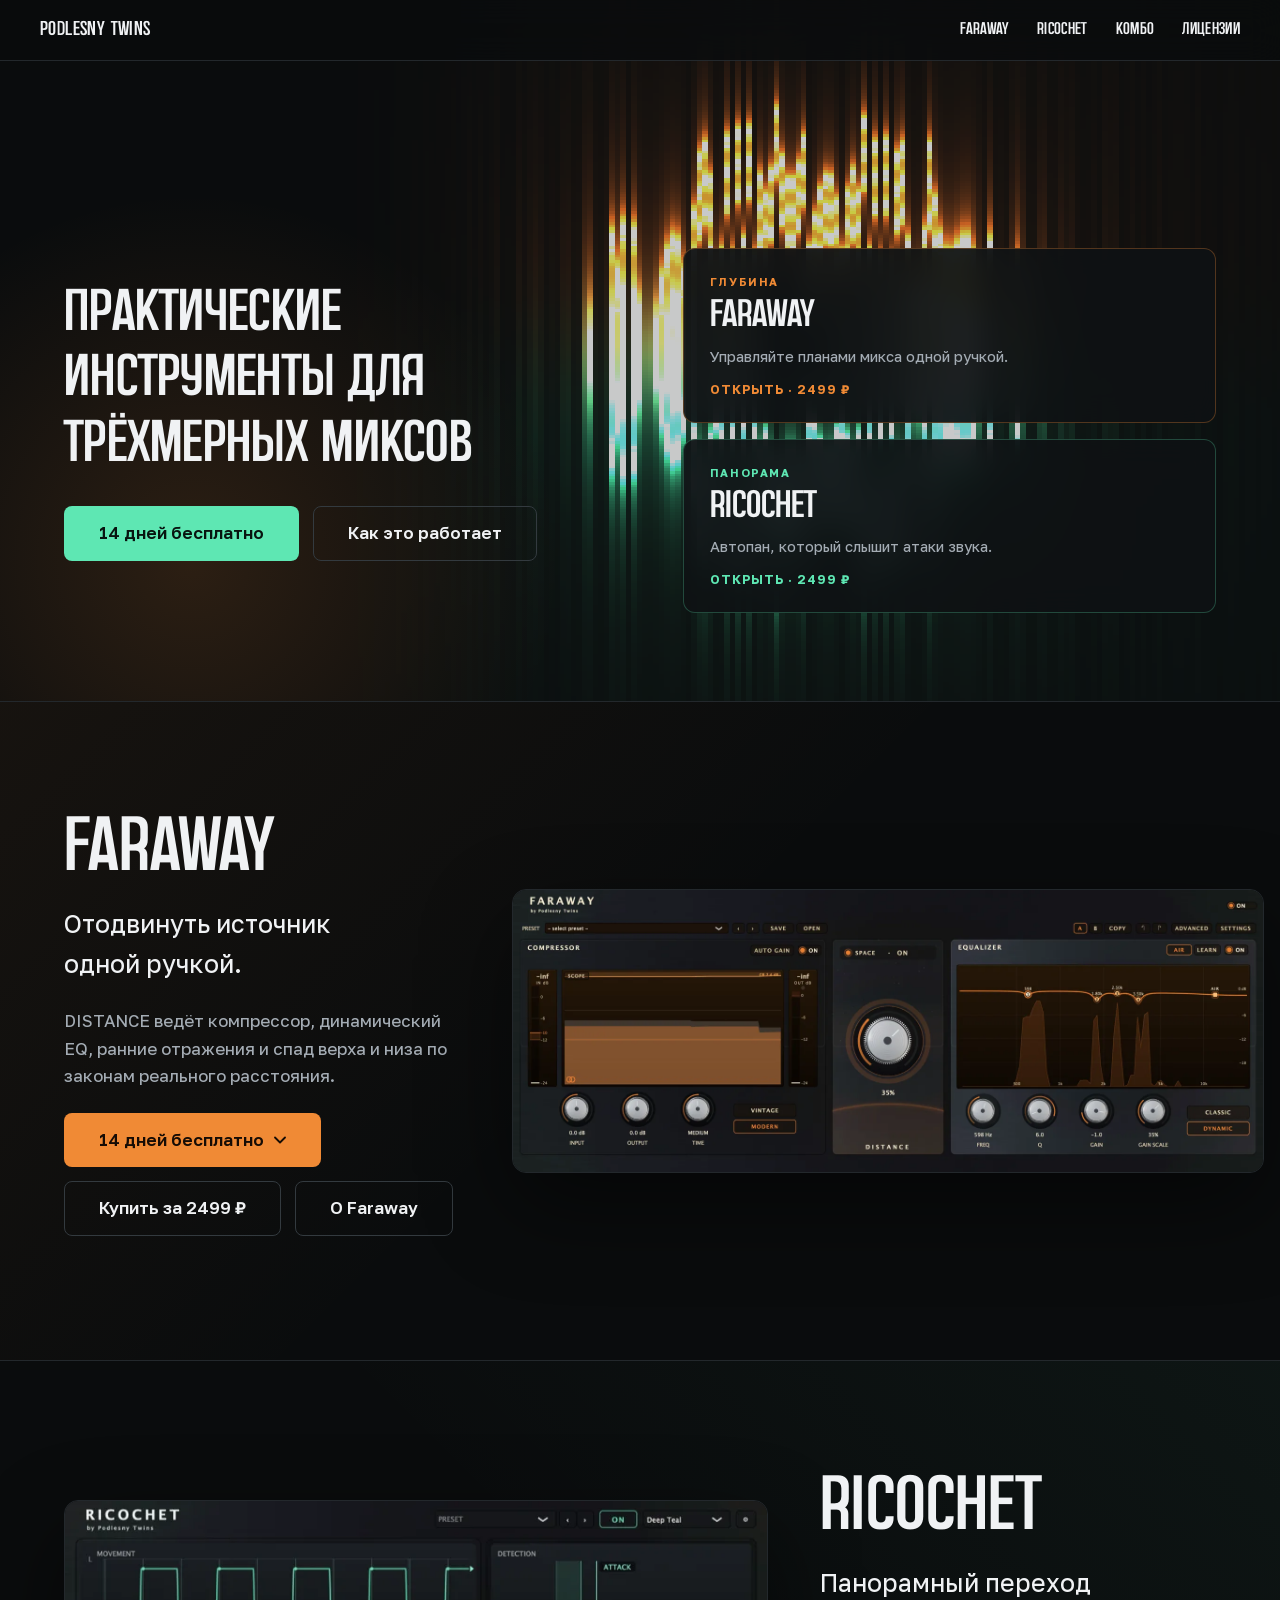
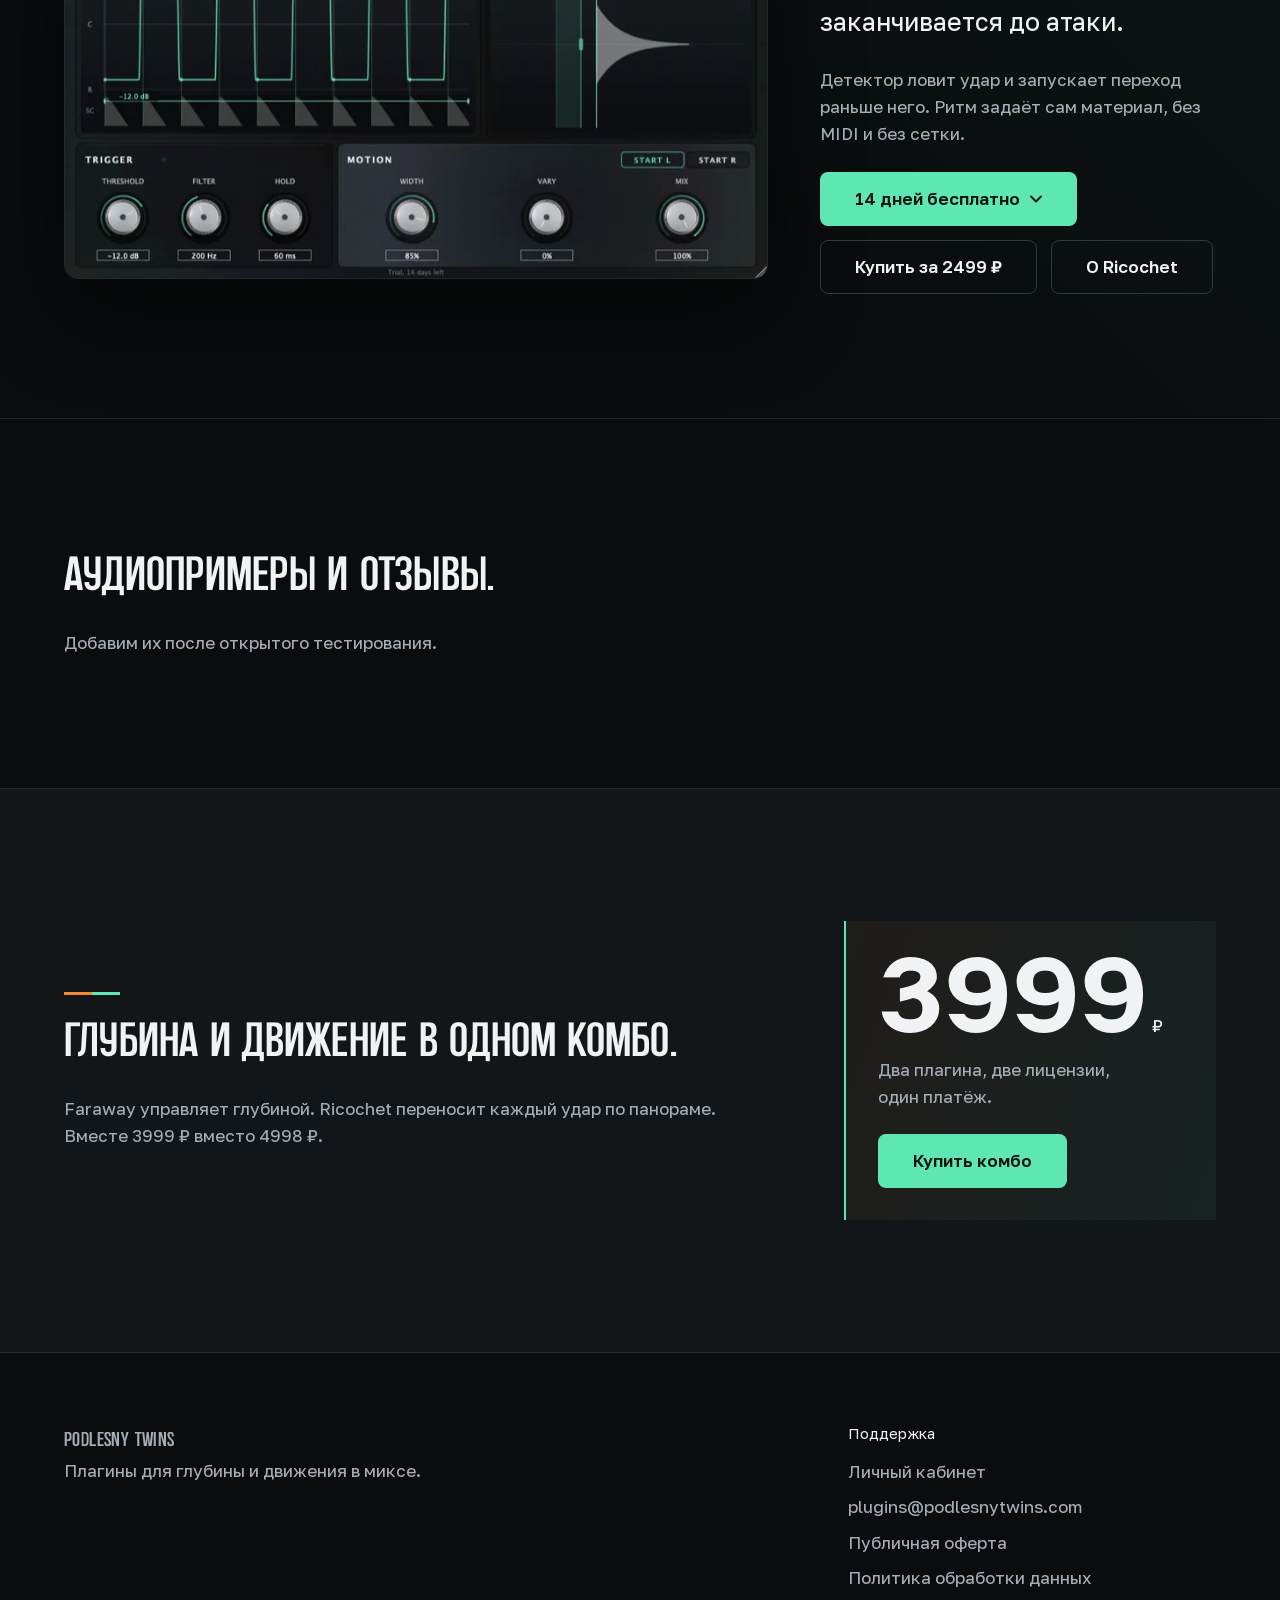
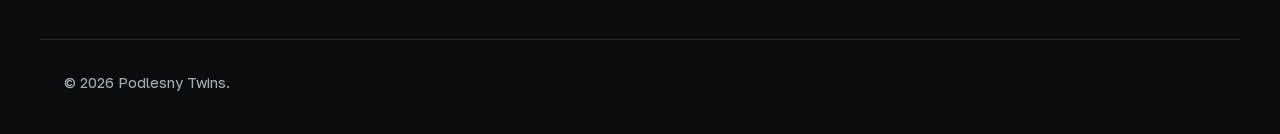
==== commit 9c052e07: "pricing: real prices, and hero cards that earn them Faraway and Ricochet cost 2499 ₽ each, the pair " ====
--- a/index.html
+++ b/index.html
@@ -40,26 +40,26 @@
         <a class="hero-card hero-card--faraway" href="/faraway/">
           <span class="hero-card-role">Глубина</span>
           <span class="hero-card-name">Faraway</span>
-          <p class="hero-card-promise">Одна ручка DISTANCE ведёт компрессор, динамический EQ, ранние отражения и спад верха и низа.</p>
-          <span class="hero-card-more">Открыть · 3 ₽</span>
+          <p class="hero-card-promise">Управляйте планами микса одной ручкой.</p>
+          <span class="hero-card-more">Открыть · 2499 ₽</span>
         </a>
         <a class="hero-card hero-card--ricochet" href="/ricochet/">
           <span class="hero-card-role">Панорама</span>
           <span class="hero-card-name">Ricochet</span>
-          <p class="hero-card-promise">Переносит каждый удар в новую точку стерео. Переход стартует от транзиента и заканчивается до атаки.</p>
-          <span class="hero-card-more">Открыть · 2 ₽</span>
+          <p class="hero-card-promise">Автопан, который слышит атаки звука.</p>
+          <span class="hero-card-more">Открыть · 2499 ₽</span>
         </a>
       </div>
     </div></section>
 
     <section class="product-showcase" id="plugins">
       <article class="product-panel product-panel--faraway"><div class="container product-panel-grid">
-        <div class="product-panel-copy"><h2>Faraway</h2><p class="product-promise">Отодвинуть источник одной ручкой.</p><p>DISTANCE ведёт компрессор, динамический EQ, ранние отражения и спад верха и низа по законам реального расстояния.</p><div class="hero-actions"><details class="demo"><summary class="btn btn-amber btn-large">14 дней бесплатно<svg class="demo-caret" width="12" height="8" viewBox="0 0 12 8" fill="none" aria-hidden="true"><path d="M1 1.5 6 6.5l5-5" stroke="currentColor" stroke-width="1.8" stroke-linecap="round" stroke-linejoin="round"/></svg></summary><div class="demo-menu"><a class="demo-option" href="https://api.podlesnytwins.com/files/Faraway-Installer-v1.0.93.pkg"><span class="demo-option-name">macOS</span><span class="demo-option-note">Intel и Apple Silicon · VST3, AU, Standalone</span></a><a class="demo-option" href="https://api.podlesnytwins.com/files/Faraway-Setup-v1.0.93.exe"><span class="demo-option-name">Windows</span><span class="demo-option-note">64-bit · VST3</span></a></div></details><button class="btn btn-secondary btn-large" data-checkout="faraway">Купить за 3 ₽</button><a class="btn btn-secondary btn-large" href="/faraway/">О Faraway</a></div><p class="hero-fine">14 дней все функции, без регистрации и карты. Платформы и форматы — в меню кнопки.</p></div>
+        <div class="product-panel-copy"><h2>Faraway</h2><p class="product-promise">Отодвинуть источник одной ручкой.</p><p>DISTANCE ведёт компрессор, динамический EQ, ранние отражения и спад верха и низа по законам реального расстояния.</p><div class="hero-actions"><details class="demo"><summary class="btn btn-amber btn-large">14 дней бесплатно<svg class="demo-caret" width="12" height="8" viewBox="0 0 12 8" fill="none" aria-hidden="true"><path d="M1 1.5 6 6.5l5-5" stroke="currentColor" stroke-width="1.8" stroke-linecap="round" stroke-linejoin="round"/></svg></summary><div class="demo-menu"><a class="demo-option" href="https://api.podlesnytwins.com/files/Faraway-Installer-v1.0.93.pkg"><span class="demo-option-name">macOS</span><span class="demo-option-note">Intel и Apple Silicon · VST3, AU, Standalone</span></a><a class="demo-option" href="https://api.podlesnytwins.com/files/Faraway-Setup-v1.0.93.exe"><span class="demo-option-name">Windows</span><span class="demo-option-note">64-bit · VST3</span></a></div></details><button class="btn btn-secondary btn-large" data-checkout="faraway">Купить за 2499 ₽</button><a class="btn btn-secondary btn-large" href="/faraway/">О Faraway</a></div></div>
         <figure class="showcase-shot showcase-shot--wide"><picture><source type="image/webp" srcset="/faraway/assets/faraway-ui-800.webp 800w, /faraway/assets/faraway-ui-1600.webp 1600w, /faraway/assets/faraway-ui.webp 3120w" sizes="(max-width: 859px) 100vw, (max-width: 1199px) 60vw, 900px"><img src="/faraway/assets/faraway-ui.png" alt="Интерфейс Faraway с секциями Compressor, Distance и Equalizer" width="3120" height="1172" loading="lazy" decoding="async"></picture></figure>
       </div></article>
       <article class="product-panel product-panel--ricochet"><div class="container product-panel-grid product-panel-grid--reverse">
         <figure class="showcase-shot"><picture><source type="image/webp" srcset="/ricochet/assets/ricochet-ui-800.webp 800w, /ricochet/assets/ricochet-ui.webp 1040w" sizes="(max-width: 859px) 100vw, 640px"><img src="/ricochet/assets/ricochet-ui.png?v=169" alt="Интерфейс Ricochet с дисплеями Movement и Detection" width="1040" height="560" loading="lazy" decoding="async"></picture></figure>
-        <div class="product-panel-copy"><h2>Ricochet</h2><p class="product-promise">Панорамный переход заканчивается до атаки.</p><p>Детектор ловит удар и запускает переход раньше него. Ритм задаёт сам материал, без MIDI и без сетки.</p><div class="hero-actions"><details class="demo"><summary class="btn btn-primary btn-large">14 дней бесплатно<svg class="demo-caret" width="12" height="8" viewBox="0 0 12 8" fill="none" aria-hidden="true"><path d="M1 1.5 6 6.5l5-5" stroke="currentColor" stroke-width="1.8" stroke-linecap="round" stroke-linejoin="round"/></svg></summary><div class="demo-menu"><a class="demo-option" href="https://api.podlesnytwins.com/files/Ricochet-Installer-v1.6.15.pkg"><span class="demo-option-name">macOS</span><span class="demo-option-note">Intel и Apple Silicon · VST3, AU, Standalone</span></a><a class="demo-option" href="https://api.podlesnytwins.com/files/Ricochet-Setup-v1.6.15.exe"><span class="demo-option-name">Windows</span><span class="demo-option-note">64-bit · VST3</span></a></div></details><button class="btn btn-secondary btn-large" data-checkout="ricochet">Купить за 2 ₽</button><a class="btn btn-secondary btn-large" href="/ricochet/">О Ricochet</a></div><p class="hero-fine">14 дней все функции, без регистрации и карты. Платформы и форматы — в меню кнопки.</p></div>
+        <div class="product-panel-copy"><h2>Ricochet</h2><p class="product-promise">Панорамный переход заканчивается до атаки.</p><p>Детектор ловит удар и запускает переход раньше него. Ритм задаёт сам материал, без MIDI и без сетки.</p><div class="hero-actions"><details class="demo"><summary class="btn btn-primary btn-large">14 дней бесплатно<svg class="demo-caret" width="12" height="8" viewBox="0 0 12 8" fill="none" aria-hidden="true"><path d="M1 1.5 6 6.5l5-5" stroke="currentColor" stroke-width="1.8" stroke-linecap="round" stroke-linejoin="round"/></svg></summary><div class="demo-menu"><a class="demo-option" href="https://api.podlesnytwins.com/files/Ricochet-Installer-v1.6.15.pkg"><span class="demo-option-name">macOS</span><span class="demo-option-note">Intel и Apple Silicon · VST3, AU, Standalone</span></a><a class="demo-option" href="https://api.podlesnytwins.com/files/Ricochet-Setup-v1.6.15.exe"><span class="demo-option-name">Windows</span><span class="demo-option-note">64-bit · VST3</span></a></div></details><button class="btn btn-secondary btn-large" data-checkout="ricochet">Купить за 2499 ₽</button><a class="btn btn-secondary btn-large" href="/ricochet/">О Ricochet</a></div></div>
       </div></article>
     </section>
 
@@ -71,16 +71,16 @@
     </section>
 
     <section class="section combo" id="combo"><div class="container combo-grid">
-      <div><h2>Глубина и движение в одном комбо.</h2><p>Faraway управляет глубиной. Ricochet переносит каждый удар по панораме. Вместе 4 ₽ вместо 5 ₽.</p></div>
-      <div class="combo-buy"><p class="combo-price"><span>4</span> ₽</p><p>Два плагина, две лицензии, один платёж.</p><button class="btn btn-primary btn-large" data-checkout="combo">Купить комбо</button></div>
+      <div><h2>Глубина и движение в одном комбо.</h2><p>Faraway управляет глубиной. Ricochet переносит каждый удар по панораме. Вместе 3999 ₽ вместо 4998 ₽.</p></div>
+      <div class="combo-buy"><p class="combo-price"><span>3999</span> ₽</p><p>Два плагина, две лицензии, один платёж.</p><button class="btn btn-primary btn-large" data-checkout="combo">Купить комбо</button></div>
     </div></section>
   </main>
 
-  <div class="buybar" hidden><span class="buybar-price">Faraway + Ricochet · 4 ₽</span><button class="btn btn-primary btn-small" data-checkout="combo">Купить</button></div>
+  <div class="buybar" hidden><span class="buybar-price">Faraway + Ricochet · 3999 ₽</span><button class="btn btn-primary btn-small" data-checkout="combo">Купить</button></div>
 
   <footer class="site-footer"><div class="container footer-inner"><div class="footer-col"><a href="/" class="logo">Podlesny&nbsp;Twins</a><p>Плагины для глубины и движения в миксе.</p></div><div class="footer-col"><h4>Поддержка</h4><ul><li><a href="/account/">Личный кабинет</a></li><li><a href="mailto:plugins@podlesnytwins.com">plugins@podlesnytwins.com</a></li><li><a href="/legal/offer/">Публичная оферта</a></li><li><a href="/legal/privacy/">Политика обработки данных</a></li></ul></div></div><div class="container copyright"><p>&copy; 2026 Podlesny Twins.</p></div></footer>
 
-  <dialog id="checkout" class="checkout" aria-labelledby="checkout-title"><button class="checkout-close" type="button" data-checkout-close aria-label="Закрыть">&times;</button><h2 id="checkout-title">Faraway + Ricochet — 4 ₽</h2><p class="checkout-lead">Лицензии и ссылки на установщики придут после оплаты.</p><form id="checkout-form" novalidate><input type="hidden" name="product" value="combo"><label class="field"><span class="field-label">Имя и фамилия</span><input type="text" name="name" autocomplete="name" required maxlength="100" placeholder="Иван Петров"><span class="field-hint">Имя будет указано в лицензии.</span></label><label class="field"><span class="field-label">E-mail</span><input type="email" name="email" autocomplete="email" required inputmode="email" placeholder="you@studio.com"></label><label class="check"><input type="checkbox" name="consent" required><span>Принимаю <a href="/legal/offer/" target="_blank" rel="noopener">публичную оферту</a>.</span></label><p class="checkout-fine">Имя и e-mail нужны для оформления заказа и выдачи лицензии. Подробнее — в <a href="/legal/privacy/" target="_blank" rel="noopener">политике обработки данных</a>.</p><p class="checkout-error" role="alert" hidden></p><button class="btn btn-primary btn-large checkout-submit" type="submit">Перейти к оплате</button><p class="checkout-fine">Оплата картой или через СБП на стороне Точка Банка.</p></form></dialog>
+  <dialog id="checkout" class="checkout" aria-labelledby="checkout-title"><button class="checkout-close" type="button" data-checkout-close aria-label="Закрыть">&times;</button><h2 id="checkout-title">Faraway + Ricochet — 3999 ₽</h2><p class="checkout-lead">Лицензии и ссылки на установщики придут после оплаты.</p><form id="checkout-form" novalidate><input type="hidden" name="product" value="combo"><label class="field"><span class="field-label">Имя и фамилия</span><input type="text" name="name" autocomplete="name" required maxlength="100" placeholder="Иван Петров"><span class="field-hint">Имя будет указано в лицензии.</span></label><label class="field"><span class="field-label">E-mail</span><input type="email" name="email" autocomplete="email" required inputmode="email" placeholder="you@studio.com"></label><label class="check"><input type="checkbox" name="consent" required><span>Принимаю <a href="/legal/offer/" target="_blank" rel="noopener">публичную оферту</a>.</span></label><p class="checkout-fine">Имя и e-mail нужны для оформления заказа и выдачи лицензии. Подробнее — в <a href="/legal/privacy/" target="_blank" rel="noopener">политике обработки данных</a>.</p><p class="checkout-error" role="alert" hidden></p><button class="btn btn-primary btn-large checkout-submit" type="submit">Перейти к оплате</button><p class="checkout-fine">Оплата картой или через СБП на стороне Точка Банка.</p></form></dialog>
   <script src="/script.js"></script>
   <script src="/hero-shader.js" defer></script>
 </body>
